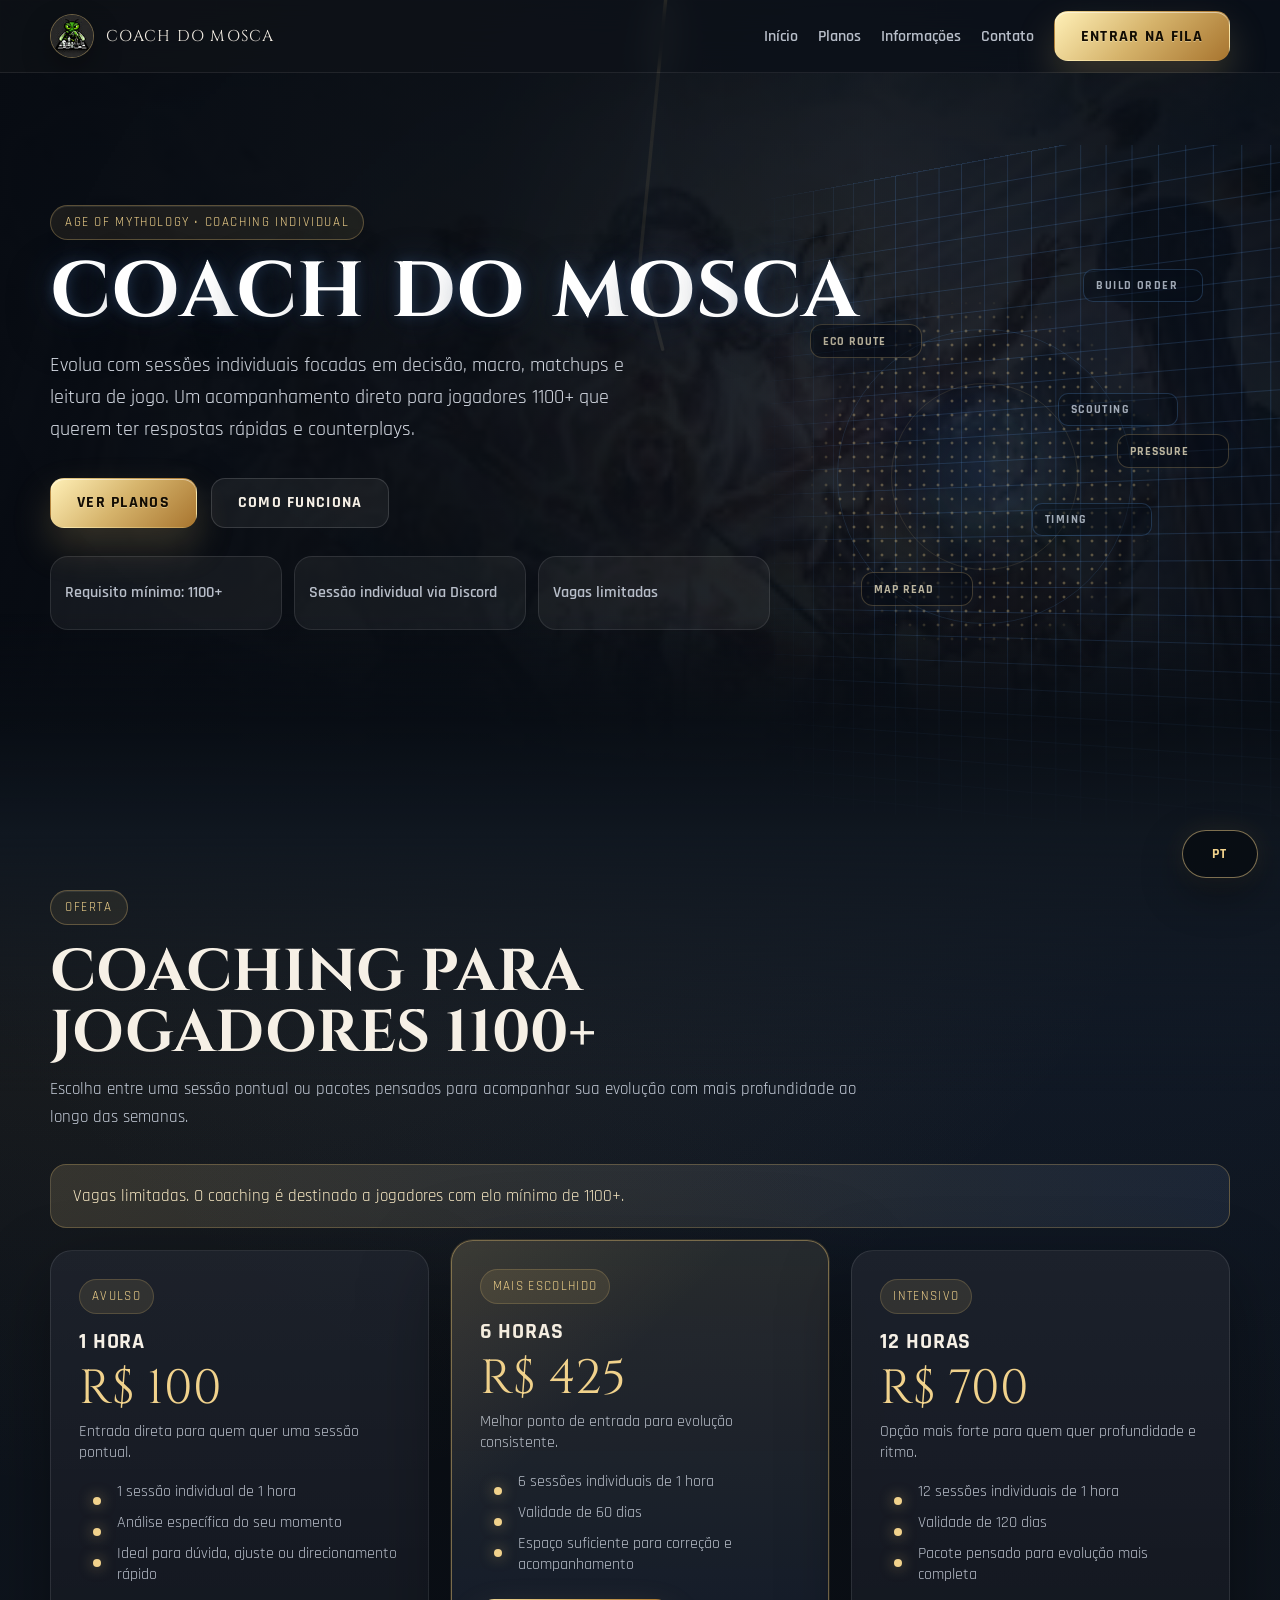
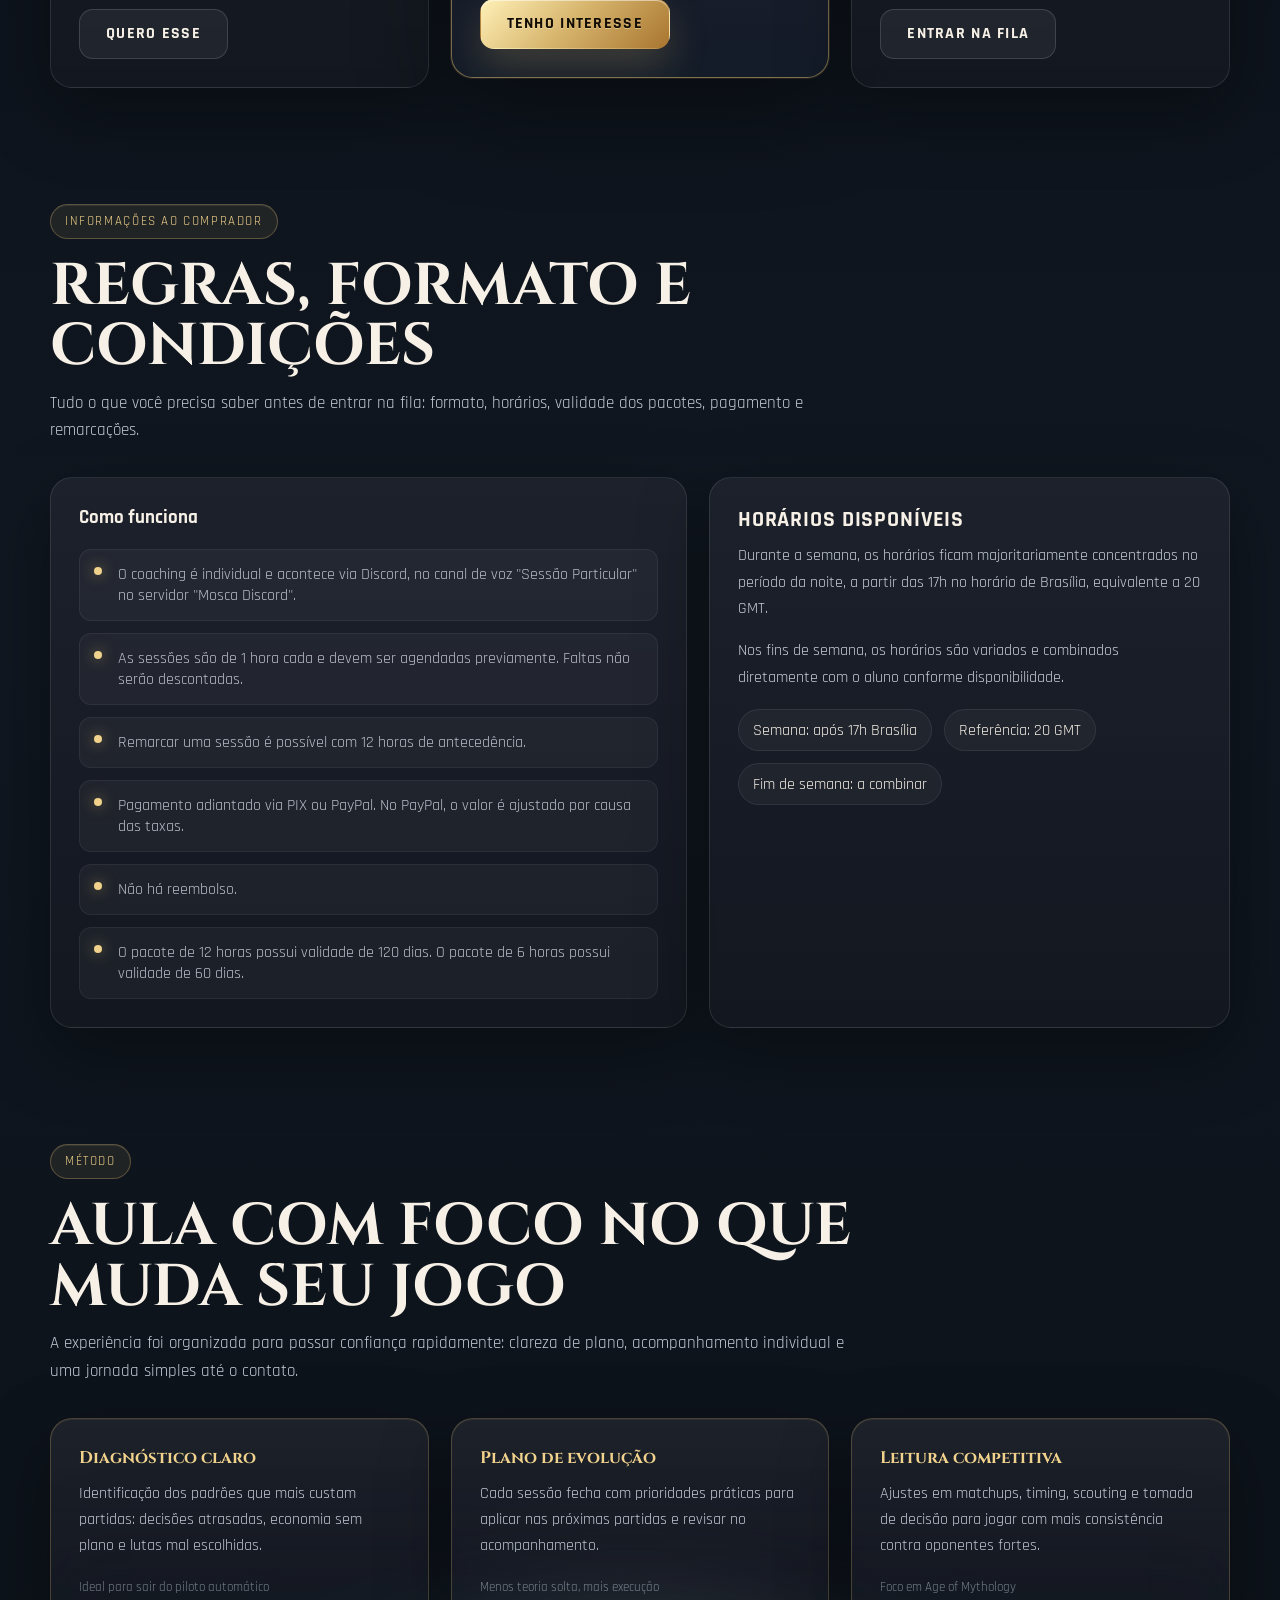
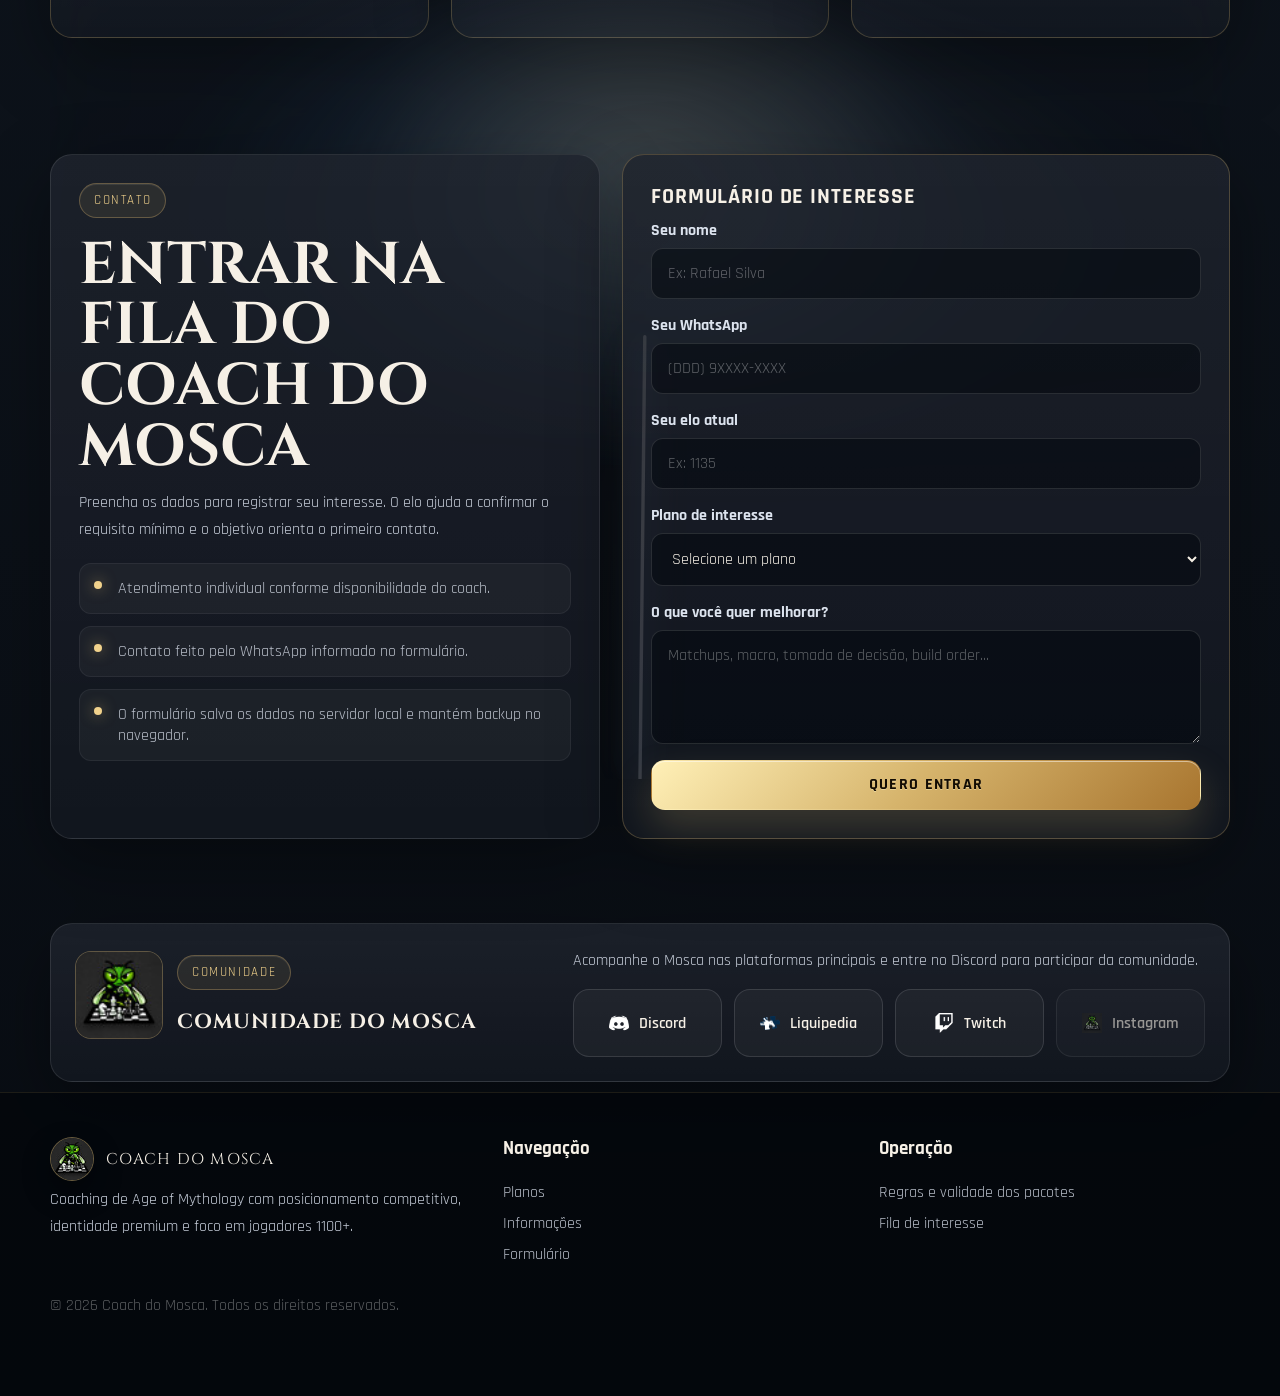
==== index.html @ 78dc3cc4 "Primeiro deploy oficial" ====
﻿<!DOCTYPE html>
<html lang="pt-BR">
<head>
    <meta charset="UTF-8">
    <meta name="viewport" content="width=device-width, initial-scale=1.0">
    <title>Coach do Mosca | Age of Mythology</title>
    <meta
        name="description"
        content="Coach do Mosca: coaching premium de Age of Mythology para jogadores 1100+ com aulas individuais, vagas limitadas e acompanhamento via Discord."
    >
    <link rel="preconnect" href="https://fonts.googleapis.com">
    <link rel="preconnect" href="https://fonts.gstatic.com" crossorigin>
    <link href="https://fonts.googleapis.com/css2?family=Cinzel:wght@500;700;800&family=Rajdhani:wght@400;500;600;700&display=swap" rel="stylesheet">
    <style>
        :root {
            --bg-night: #090f18;
            --bg-deep: #101826;
            --bg-stone: #1b2430;
            --panel: rgba(15, 24, 38, 0.9);
            --panel-soft: rgba(255, 255, 255, 0.05);
            --panel-strong: rgba(255, 255, 255, 0.08);
            --text-main: #f6f0e6;
            --text-soft: #b8bec9;
            --gold: #d6b46c;
            --gold-bright: #f1d28c;
            --royal-blue: #4f77b9;
            --war-red: #b5453c;
            --stone: #7f8893;
            --line: rgba(214, 180, 108, 0.18);
            --success: #61b490;
            --danger: #d06b63;
            --shadow: 0 20px 50px rgba(0, 0, 0, 0.38);
            --radius-lg: 22px;
            --radius-md: 16px;
            --radius-sm: 12px;
            --max-width: 1180px;
        }

        * {
            box-sizing: border-box;
        }

        html {
            scroll-behavior: smooth;
            overflow-x: hidden;
        }

        body {
            margin: 0;
            color: var(--text-main);
            font-family: "Rajdhani", "Segoe UI", sans-serif;
            background:
                linear-gradient(180deg, rgba(79, 119, 185, 0.1), transparent 22%),
                radial-gradient(circle at top right, rgba(181, 69, 60, 0.14), transparent 28%),
                linear-gradient(180deg, var(--bg-night) 0%, var(--bg-deep) 55%, #0b121d 100%);
            overflow-x: hidden;
        }

        a {
            color: inherit;
            text-decoration: none;
        }

        img {
            display: block;
            max-width: 100%;
        }

        h1,
        h2,
        h3,
        h4,
        p {
            margin-top: 0;
        }

        .container {
            width: min(calc(100% - 32px), var(--max-width));
            margin: 0 auto;
        }

        .display,
        .section-title,
        .brand,
        .price {
            font-family: "Cinzel", Georgia, serif;
        }

        .site-header {
            position: sticky;
            top: 0;
            z-index: 30;
            backdrop-filter: blur(16px);
            background: rgba(9, 15, 24, 0.88);
            border-bottom: 1px solid rgba(214, 180, 108, 0.12);
        }

        .nav-wrap {
            display: flex;
            align-items: center;
            justify-content: space-between;
            gap: 24px;
            min-height: 78px;
        }

        .brand {
            display: inline-flex;
            align-items: center;
            gap: 12px;
            font-size: 1.1rem;
            letter-spacing: 0.04em;
            text-transform: uppercase;
        }

        .brand-mark {
            width: 44px;
            height: 44px;
            display: grid;
            place-items: center;
            border-radius: 50%;
            color: #091018;
            background: linear-gradient(135deg, var(--gold-bright), var(--gold));
            box-shadow: 0 10px 28px rgba(214, 180, 108, 0.32);
        }

        .nav-links {
            display: flex;
            align-items: center;
            gap: 20px;
            flex-wrap: wrap;
            justify-content: flex-end;
        }

        .nav-links a {
            color: var(--text-soft);
            font-size: 1.02rem;
            transition: color 0.2s ease;
        }

        .nav-links a:hover {
            color: var(--text-main);
        }

        .btn {
            position: relative;
            overflow: hidden;
            display: inline-flex;
            align-items: center;
            justify-content: center;
            min-height: 52px;
            padding: 0 26px;
            border: 1px solid transparent;
            border-radius: 999px;
            font-family: "Rajdhani", sans-serif;
            font-size: 1rem;
            font-weight: 700;
            letter-spacing: 0.04em;
            text-transform: uppercase;
            cursor: pointer;
            transition: transform 0.24s ease, box-shadow 0.24s ease, border-color 0.24s ease, background 0.24s ease;
        }

        .btn::after {
            content: "";
            position: absolute;
            top: -45%;
            bottom: -45%;
            left: -80%;
            width: 44%;
            background: linear-gradient(115deg, transparent 0%, rgba(255, 255, 255, 0.15) 28%, rgba(255, 255, 255, 0.78) 50%, rgba(255, 232, 170, 0.32) 68%, transparent 100%);
            transform: translateX(0) skewX(-22deg);
            opacity: 0;
            pointer-events: none;
            border-radius: inherit;
        }

        .btn:hover {
            transform: translateY(-2px);
        }

        .btn:hover::after {
            animation: buttonFlash 520ms ease-out forwards;
        }

        .btn-primary {
            color: #120c03;
            text-shadow: 0 1px 0 rgba(255, 245, 205, 0.42);
            background: linear-gradient(135deg, var(--gold-bright), var(--gold));
            box-shadow: 0 14px 34px rgba(214, 180, 108, 0.26);
        }

        .btn-secondary {
            color: var(--text-main);
            background: rgba(79, 119, 185, 0.12);
            border-color: rgba(79, 119, 185, 0.35);
        }

        .btn-danger {
            color: #f9efea;
            background: rgba(181, 69, 60, 0.16);
            border-color: rgba(181, 69, 60, 0.4);
        }

        .eyebrow {
            display: inline-flex;
            align-items: center;
            gap: 10px;
            margin-bottom: 18px;
            padding: 8px 14px;
            border: 1px solid rgba(214, 180, 108, 0.24);
            border-radius: 999px;
            color: var(--gold-bright);
            background: rgba(214, 180, 108, 0.08);
            font-size: 0.84rem;
            letter-spacing: 0.12em;
            text-transform: uppercase;
        }

        .hero {
            padding: 76px 0 40px;
        }

        .hero-layout {
            display: grid;
            grid-template-columns: 1.15fr 0.85fr;
            gap: 32px;
            align-items: stretch;
        }

        .hero-copy {
            padding: 20px 0;
        }

        .display {
            position: relative;
            display: inline-block;
            margin-bottom: 18px;
            font-size: clamp(3rem, 6vw, 5.8rem);
            line-height: 0.94;
            text-transform: uppercase;
            color: #ffffff;
            text-shadow:
                0 2px 0 rgba(214, 180, 108, 0.14),
                0 0 16px rgba(79, 119, 185, 0.2),
                0 12px 40px rgba(0, 0, 0, 0.34);
            user-select: none;
            isolation: isolate;
        }

        .display-letter {
            position: relative;
            display: inline-block;
            color: #ffffff;
            transition: transform 0.2s ease, color 0.2s ease, text-shadow 0.2s ease, filter 0.2s ease;
            will-change: transform, filter;
        }

        .display-letter.is-space {
            width: 0.35em;
        }

        .display-word {
            display: inline-block;
            white-space: nowrap;
        }

        .display-letter:hover {
            color: #ffffff;
            transform: translateY(-2px) scale(1.05);
            text-shadow:
                0 0 9px rgba(86, 146, 255, 0.85),
                0 0 18px rgba(86, 146, 255, 0.52),
                0 0 30px rgba(214, 180, 108, 0.32);
            filter: brightness(1.08);
        }

        .title-particles {
            position: absolute;
            inset: -16px;
            pointer-events: none;
            z-index: 3;
        }

        .title-particle {
            position: absolute;
            width: 6px;
            height: 6px;
            border-radius: 999px;
            opacity: 0;
            mix-blend-mode: screen;
            animation: letterParticle 760ms cubic-bezier(0.2, 0.74, 0.28, 1) forwards;
        }

        .hero-copy p {
            max-width: 60ch;
            color: var(--text-soft);
            font-size: 1.15rem;
            line-height: 1.6;
        }

        .hero-actions {
            display: flex;
            align-items: center;
            gap: 14px;
            flex-wrap: wrap;
            margin-top: 28px;
        }

        .hero-meta {
            display: flex;
            gap: 14px;
            flex-wrap: wrap;
            margin-top: 28px;
        }

        .meta-pill {
            padding: 10px 14px;
            border-radius: 999px;
            border: 1px solid rgba(255, 255, 255, 0.1);
            background: rgba(255, 255, 255, 0.04);
            color: var(--text-soft);
        }

        .hero-visual {
            position: relative;
            overflow: hidden;
            min-height: 520px;
            padding: 30px;
            border: 1px solid var(--line);
            border-radius: 30px;
            background:
                linear-gradient(180deg, rgba(79, 119, 185, 0.14), rgba(9, 15, 24, 0.74)),
                linear-gradient(160deg, rgba(181, 69, 60, 0.14), transparent 45%),
                linear-gradient(135deg, rgba(214, 180, 108, 0.1), rgba(255, 255, 255, 0.03));
            box-shadow: var(--shadow);
        }

        .hero-visual::before {
            content: "";
            position: absolute;
            inset: 0;
            background:
                linear-gradient(transparent 88%, rgba(214, 180, 108, 0.08) 88%),
                linear-gradient(90deg, transparent 88%, rgba(79, 119, 185, 0.08) 88%);
            background-size: 100% 42px, 42px 100%;
            opacity: 0.25;
            pointer-events: none;
        }

        .visual-frame {
            position: relative;
            z-index: 1;
            height: 100%;
            display: grid;
            grid-template-rows: auto 1fr auto;
            gap: 18px;
        }

        .hero-crest {
            justify-self: start;
            padding: 10px 16px;
            border-radius: 999px;
            border: 1px solid rgba(214, 180, 108, 0.26);
            background: rgba(9, 15, 24, 0.42);
            color: var(--gold-bright);
            font-family: "Cinzel", serif;
            text-transform: uppercase;
        }

        .visual-core {
            display: grid;
            align-content: center;
            gap: 16px;
        }

        .visual-core strong {
            max-width: 10ch;
            font-family: "Cinzel", serif;
            font-size: clamp(2rem, 3vw, 3rem);
            line-height: 1.02;
            text-transform: uppercase;
        }

        .visual-core p,
        .hero-visual-footer {
            color: var(--text-soft);
            line-height: 1.6;
        }

        section {
            padding: 42px 0;
        }

        .section-header {
            max-width: 72ch;
            margin-bottom: 28px;
        }

        .section-title {
            margin-bottom: 12px;
            font-size: clamp(2rem, 4vw, 3.2rem);
            line-height: 1.03;
            text-transform: uppercase;
        }

        .section-header p {
            color: var(--text-soft);
            font-size: 1.08rem;
            line-height: 1.6;
        }

        .card-grid {
            display: grid;
            gap: 22px;
        }

        .card {
            border: 1px solid var(--line);
            border-radius: var(--radius-lg);
            background:
                linear-gradient(180deg, rgba(255, 255, 255, 0.04), rgba(255, 255, 255, 0.02)),
                var(--panel);
            box-shadow: var(--shadow);
        }

        .identity-grid {
            grid-template-columns: 0.95fr 1.05fr;
        }

        .identity-panel,
        .palette-panel,
        .system-panel,
        .offer-panel,
        .rules-panel,
        .testimonial-panel,
        .schedule-panel,
        .form-panel {
            padding: 28px;
        }

        .identity-copy p,
        .system-panel p,
        .offer-panel p,
        .rules-panel p,
        .schedule-panel p,
        .testimonial-panel p {
            color: var(--text-soft);
            line-height: 1.65;
        }

        .highlight-list,
        .rules-list,
        .reference-list {
            display: grid;
            gap: 12px;
            margin: 20px 0 0;
            padding: 0;
            list-style: none;
        }

        .highlight-list li,
        .rules-list li,
        .reference-list li {
            padding: 14px 16px;
            border-radius: var(--radius-sm);
            background: rgba(255, 255, 255, 0.04);
            border: 1px solid rgba(255, 255, 255, 0.06);
            color: var(--text-soft);
        }

        .swatch-grid {
            display: grid;
            grid-template-columns: repeat(2, 1fr);
            gap: 14px;
        }

        .swatch {
            min-height: 120px;
            padding: 18px;
            border-radius: var(--radius-md);
            display: grid;
            align-content: end;
            gap: 8px;
            color: #fdf9f1;
            box-shadow: inset 0 0 0 1px rgba(255, 255, 255, 0.08);
        }

        .swatch strong {
            font-size: 1rem;
        }

        .swatch span {
            font-size: 0.92rem;
            opacity: 0.92;
        }

        .swatch-gold { background: linear-gradient(160deg, #f1d28c, #b88a3d); color: #1a1205; }
        .swatch-blue { background: linear-gradient(160deg, #6c95da, #2e4f88); }
        .swatch-red { background: linear-gradient(160deg, #cf6a62, #8f2c27); }
        .swatch-stone { background: linear-gradient(160deg, #9ca3ab, #535c67); }

        .system-grid {
            grid-template-columns: repeat(3, 1fr);
        }

        .system-panel h3,
        .offer-panel h3,
        .testimonial-panel h3,
        .schedule-panel h3,
        .form-panel h3 {
            margin-bottom: 10px;
            font-size: 1.35rem;
            text-transform: uppercase;
            letter-spacing: 0.04em;
        }

        .ui-chip-row {
            display: flex;
            gap: 12px;
            flex-wrap: wrap;
            margin-top: 18px;
        }

        .ui-chip {
            padding: 10px 14px;
            border-radius: 999px;
            font-size: 0.98rem;
            color: var(--text-main);
            background: rgba(255, 255, 255, 0.04);
            border: 1px solid rgba(255, 255, 255, 0.08);
        }

        .pricing-grid {
            grid-template-columns: repeat(3, 1fr);
        }

        .offer-panel.featured {
            background:
                linear-gradient(180deg, rgba(214, 180, 108, 0.12), rgba(255, 255, 255, 0.02)),
                var(--panel);
        }

        .offer-tag {
            display: inline-flex;
            margin-bottom: 14px;
            padding: 8px 12px;
            border-radius: 999px;
            background: rgba(214, 180, 108, 0.1);
            color: var(--gold-bright);
            font-size: 0.84rem;
            letter-spacing: 0.1em;
            text-transform: uppercase;
        }

        .price {
            margin-bottom: 8px;
            font-size: 2.5rem;
            line-height: 1;
            color: var(--gold-bright);
        }

        .offer-note {
            margin-bottom: 18px;
            color: var(--text-soft);
            font-size: 1rem;
        }

        .offer-list {
            display: grid;
            gap: 10px;
            margin: 0 0 24px;
            padding-left: 18px;
            color: var(--text-soft);
        }

        .notice-band {
            padding: 20px 22px;
            border: 1px solid rgba(181, 69, 60, 0.26);
            border-radius: var(--radius-md);
            background: rgba(181, 69, 60, 0.08);
            color: #f4d4cf;
            font-size: 1.06rem;
        }

        .rules-grid {
            grid-template-columns: 1.1fr 0.9fr;
        }

        .testimonial-grid {
            grid-template-columns: repeat(3, 1fr);
        }

        .testimonial-panel strong {
            display: block;
            margin-bottom: 12px;
            color: var(--gold-bright);
            font-family: "Cinzel", serif;
            font-size: 1.05rem;
        }

        .testimonial-panel small {
            color: var(--stone);
        }

        .contact-grid {
            grid-template-columns: 0.95fr 1.05fr;
        }

        .form-panel form {
            display: grid;
            gap: 16px;
        }

        .field {
            display: grid;
            gap: 8px;
        }

        .field label {
            color: var(--text-soft);
            font-size: 0.98rem;
        }

        .field input,
        .field select,
        .field textarea {
            width: 100%;
            padding: 14px 16px;
            color: var(--text-main);
            font: inherit;
            border: 1px solid rgba(255, 255, 255, 0.1);
            border-radius: 14px;
            background: rgba(255, 255, 255, 0.05);
        }

        .field input:focus,
        .field select:focus,
        .field textarea:focus {
            outline: none;
            border-color: rgba(214, 180, 108, 0.4);
            box-shadow: 0 0 0 4px rgba(214, 180, 108, 0.08);
        }

        .field input::placeholder,
        .field textarea::placeholder {
            color: rgba(255, 255, 255, 0.34);
        }

        .community-section {
            padding: 26px 0 10px;
        }

        .community-card {
            border: 1px solid var(--line);
            border-radius: var(--radius-lg);
            background:
                linear-gradient(180deg, rgba(255, 255, 255, 0.04), rgba(255, 255, 255, 0.02)),
                var(--panel);
            box-shadow: var(--shadow);
            padding: 24px;
        }

        .community-top {
            display: flex;
            align-items: center;
            gap: 14px;
            margin-bottom: 14px;
        }

        .mosca-logo {
            width: 88px;
            height: 88px;
            border-radius: 16px;
            border: 1px solid rgba(214, 180, 108, 0.35);
            object-fit: cover;
            background: rgba(255, 255, 255, 0.03);
        }

        .community-card h3 {
            margin: 0;
            font-family: "Cinzel", serif;
            font-size: 1.28rem;
            text-transform: uppercase;
            letter-spacing: 0.04em;
        }

        .community-card p {
            color: var(--text-soft);
            line-height: 1.6;
            margin-bottom: 16px;
        }

        .community-grid {
            display: grid;
            grid-template-columns: repeat(2, 1fr);
            gap: 12px;
        }

        .community-link {
            display: flex;
            align-items: center;
            gap: 10px;
            min-height: 54px;
            padding: 0 14px;
            border-radius: 12px;
            border: 1px solid rgba(255, 255, 255, 0.12);
            background: rgba(255, 255, 255, 0.04);
            color: var(--text-main);
            font-weight: 600;
            transition: transform 0.2s ease, border-color 0.2s ease, background 0.2s ease;
        }

        .community-link:hover {
            transform: translateY(-2px);
            border-color: rgba(214, 180, 108, 0.48);
            background: rgba(214, 180, 108, 0.08);
        }

        .community-link.disabled {
            cursor: not-allowed;
            opacity: 0.58;
        }

        .community-link.disabled:hover {
            transform: none;
            border-color: rgba(255, 255, 255, 0.12);
            background: rgba(255, 255, 255, 0.04);
        }

        .community-link img {
            width: 20px;
            height: 20px;
            flex: 0 0 auto;
            object-fit: contain;
        }

        .brand-mark img {
            width: 100%;
            height: 100%;
            object-fit: cover;
            border-radius: 50%;
        }

        .status,
        .loading,
        .success-message,
        .error-message {
            display: none;
            padding: 16px 18px;
            border-radius: 14px;
        }

        .loading {
            background: rgba(79, 119, 185, 0.1);
            color: #c8d7f5;
        }

        .success-message {
            background: rgba(97, 180, 144, 0.14);
            color: #d1f0e0;
            border: 1px solid rgba(97, 180, 144, 0.24);
        }

        .error-message {
            background: rgba(208, 107, 99, 0.14);
            color: #ffd7d2;
            border: 1px solid rgba(208, 107, 99, 0.24);
        }

        .site-footer {
            padding: 44px 0 64px;
            border-top: 1px solid rgba(214, 180, 108, 0.12);
            background: rgba(0, 0, 0, 0.18);
        }

        .footer-layout {
            display: grid;
            grid-template-columns: 1.1fr 0.9fr 0.9fr;
            gap: 24px;
        }

        .footer-layout p,
        .footer-layout a {
            color: var(--text-soft);
            line-height: 1.7;
        }

        .footer-links {
            display: grid;
            gap: 4px;
        }

        .footer-note {
            margin-top: 26px;
            color: rgba(255, 255, 255, 0.34);
        }

        @keyframes letterParticle {
            0% {
                transform: translate(-50%, -50%) scale(0.45);
                opacity: 0;
            }
            14% {
                opacity: 1;
            }
            100% {
                transform: translate(calc(-50% + var(--dx, 0px)), calc(-50% + var(--dy, 0px))) scale(0.1);
                opacity: 0;
            }
        }

        @media (max-width: 1080px) {
            .hero-layout,
            .identity-grid,
            .system-grid,
            .pricing-grid,
            .rules-grid,
            .testimonial-grid,
            .contact-grid,
            .footer-layout {
                grid-template-columns: 1fr;
            }
        }

        @media (max-width: 760px) {
            .site-header {
                position: static;
            }

            .nav-wrap {
                padding: 18px 0;
                align-items: flex-start;
                flex-direction: column;
            }

            .nav-links {
                width: 100%;
                justify-content: flex-start;
                gap: 10px;
            }

            .hero {
                padding-top: 36px;
            }

            .display {
                font-size: clamp(2.05rem, 10vw, 3.2rem);
                line-height: 1.02;
            }

            .hero-copy p {
                font-size: 1rem;
            }

            .hero-actions {
                gap: 10px;
            }

            .hero-actions .btn {
                min-height: 46px;
                padding: 0 18px;
                font-size: 0.9rem;
            }

            .hero-visual {
                min-height: 360px;
            }

            .identity-panel,
            .palette-panel,
            .system-panel,
            .offer-panel,
            .rules-panel,
            .testimonial-panel,
            .schedule-panel,
            .form-panel {
                padding: 22px;
            }

            .swatch-grid {
                grid-template-columns: 1fr;
            }

            .community-grid {
                grid-template-columns: 1fr;
            }
        }

        @media (prefers-reduced-motion: reduce) {
            .display-letter,
            .title-particle {
                animation: none !important;
                transition: none !important;
            }
        }

        /* Premium redesign layer */
        body {
            min-height: 100vh;
            background:
                radial-gradient(circle at 14% 8%, rgba(214, 180, 108, 0.16), transparent 26%),
                radial-gradient(circle at 82% 4%, rgba(79, 119, 185, 0.22), transparent 30%),
                linear-gradient(180deg, #070b12 0%, #101720 48%, #080c12 100%);
            overflow-x: hidden;
        }

        body::before {
            content: "";
            position: fixed;
            inset: 0;
            z-index: -1;
            pointer-events: none;
            background:
                linear-gradient(rgba(255, 255, 255, 0.025) 1px, transparent 1px),
                linear-gradient(90deg, rgba(255, 255, 255, 0.018) 1px, transparent 1px);
            background-size: 72px 72px;
            mask-image: linear-gradient(180deg, rgba(0, 0, 0, 0.8), transparent 72%);
        }

        .site-header {
            background: rgba(7, 11, 18, 0.76);
            border-bottom-color: rgba(255, 255, 255, 0.08);
            box-shadow: 0 18px 50px rgba(0, 0, 0, 0.24);
        }

        .nav-wrap {
            min-height: 72px;
        }

        .brand {
            font-size: 0.98rem;
            letter-spacing: 0.08em;
        }

        .brand-mark {
            border: 1px solid rgba(214, 180, 108, 0.44);
            background: rgba(255, 255, 255, 0.08);
            box-shadow: 0 12px 28px rgba(0, 0, 0, 0.34);
        }

        .nav-links a:not(.btn) {
            position: relative;
            font-weight: 600;
        }

        .nav-links a:not(.btn)::after {
            content: "";
            position: absolute;
            left: 0;
            right: 0;
            bottom: -8px;
            height: 1px;
            transform: scaleX(0);
            transform-origin: center;
            background: var(--gold-bright);
            transition: transform 0.2s ease;
        }

        .nav-links a:not(.btn):hover::after {
            transform: scaleX(1);
        }

        .btn {
            min-height: 50px;
            border-radius: 14px;
            letter-spacing: 0.08em;
            color: inherit;
        }

        .btn-primary {
            color: #120c03;
            text-shadow: 0 1px 0 rgba(255, 245, 205, 0.42);
            background:
                linear-gradient(135deg, #fff0b7 0%, #d6b46c 48%, #a8752f 100%);
            box-shadow: 0 18px 38px rgba(214, 180, 108, 0.22), inset 0 1px 0 rgba(255, 255, 255, 0.48);
        }

        .nav-links .btn-primary {
            color: #120c03;
            font-weight: 800;
        }

        .nav-links .btn-primary::after {
            opacity: 0;
        }

        .btn-secondary {
            background: rgba(255, 255, 255, 0.055);
            border-color: rgba(255, 255, 255, 0.14);
        }

        .hero {
            position: relative;
            min-height: min(760px, calc(100vh - 72px));
            padding: 112px 0 72px;
            overflow: hidden;
            isolation: isolate;
        }

        .hero::before {
            content: "";
            position: absolute;
            inset: 0;
            z-index: -3;
            background-image: url("IMAGENS/AOM%20STANDARDjpg.jpg");
            background-size: cover;
            background-position: center 38%;
            opacity: 0.34;
            filter: saturate(0.78) contrast(1.04) brightness(0.78);
            transform: scale(1.03);
        }

        .hero::after {
            content: "";
            position: absolute;
            inset: 0;
            z-index: -2;
            pointer-events: none;
            background:
                linear-gradient(90deg, rgba(7, 11, 18, 0.96) 0%, rgba(8, 13, 20, 0.86) 38%, rgba(8, 13, 20, 0.52) 68%, rgba(8, 13, 20, 0.76) 100%),
                linear-gradient(180deg, rgba(7, 11, 18, 0.56) 0%, rgba(7, 11, 18, 0.2) 46%, #080c12 100%);
        }

        .hero-fade {
            position: absolute;
            left: 0;
            right: 0;
            bottom: -1px;
            z-index: 0;
            height: 220px;
            pointer-events: none;
            background:
                linear-gradient(180deg, rgba(8, 12, 18, 0) 0%, rgba(9, 14, 21, 0.72) 48%, #101720 100%);
        }

        .cursor-aura {
            position: fixed;
            inset: 0;
            z-index: 1;
            pointer-events: none;
            opacity: 0.8;
            background:
                radial-gradient(circle 260px at var(--mouse-x, 50%) var(--mouse-y, 28%), rgba(79, 119, 185, 0.16), transparent 70%);
            mix-blend-mode: screen;
        }

        .scroll-storm {
            position: absolute;
            top: 0;
            left: 0;
            z-index: 1;
            width: 100%;
            height: var(--storm-height, 3600px);
            pointer-events: none;
            opacity: 0.9;
            overflow: hidden;
        }

        .scroll-storm svg {
            position: absolute;
            inset: 0;
            width: 100%;
            height: 100%;
            overflow: visible;
        }

        .storm-main,
        .storm-branch {
            fill: none;
            stroke-linecap: round;
            stroke-linejoin: round;
            vector-effect: non-scaling-stroke;
        }

        .storm-main {
            stroke: url(#stormGradient);
            stroke-width: 3.4;
            filter: drop-shadow(0 0 10px rgba(105, 176, 255, 0.72)) drop-shadow(0 0 18px rgba(214, 180, 108, 0.34));
        }

        .storm-main-glow {
            fill: none;
            stroke: rgba(104, 177, 255, 0.18);
            stroke-width: 14;
            stroke-linecap: round;
            stroke-linejoin: round;
            vector-effect: non-scaling-stroke;
            filter: blur(8px);
        }

        .storm-branch {
            stroke: rgba(241, 210, 140, 0.78);
            stroke-width: 2.1;
            opacity: 0;
            filter: drop-shadow(0 0 8px rgba(241, 210, 140, 0.6));
            transition: opacity 0.18s ease;
        }

        .storm-branch.is-live {
            opacity: var(--branch-opacity, 0.82);
            animation: branchFlicker 1.8s ease-in-out infinite alternate;
        }

        .storm-fog {
            position: absolute;
            left: 0;
            right: 0;
            top: var(--storm-fog-top, 72%);
            height: 560px;
            opacity: var(--storm-fog-opacity, 0);
            background:
                radial-gradient(circle at 50% 38%, rgba(214, 180, 108, 0.18), transparent 34%),
                radial-gradient(circle at 44% 44%, rgba(104, 177, 255, 0.16), transparent 42%),
                radial-gradient(circle at 58% 52%, rgba(255, 255, 255, 0.1), transparent 36%),
                linear-gradient(180deg, transparent 0%, rgba(16, 23, 32, 0.5) 42%, transparent 100%);
            filter: blur(18px);
            transform: translateY(calc((1 - var(--storm-fog-opacity, 0)) * 70px));
            transition: opacity 0.2s ease, transform 0.2s ease;
        }

        .site-header,
        main,
        .site-footer {
            position: relative;
            z-index: 2;
        }

        .hero-effects {
            position: absolute;
            inset: 72px 0 0;
            z-index: -1;
            overflow: hidden;
            opacity: 0.92;
        }

        .hero-effects::before,
        .hero-effects::after,
        .hero-effects .mythic-radar,
        .hero-effects .data-panel,
        .hero-effects .data-dot {
            pointer-events: none;
        }

        .hero-effects::before {
            content: "";
            position: absolute;
            top: 0;
            right: -12%;
            width: 58%;
            height: 100%;
            background:
                linear-gradient(rgba(95, 158, 235, 0.2) 1px, transparent 1px),
                linear-gradient(90deg, rgba(95, 158, 235, 0.2) 1px, transparent 1px);
            background-size: 26px 26px;
            mask-image: linear-gradient(90deg, transparent 0%, #000 25%, #000 76%, transparent 100%);
            transform: perspective(760px) rotateY(-18deg) skewY(-2deg);
            animation: gridBreathe 8s ease-in-out infinite alternate;
        }

        .hero-effects::after {
            content: "";
            position: absolute;
            inset: 0;
            background:
                linear-gradient(115deg, transparent 0%, transparent 42%, rgba(214, 180, 108, 0.16) 48%, rgba(111, 169, 255, 0.24) 50%, transparent 56%, transparent 100%);
            transform: translateX(-120%);
            animation: cinematicSweep 7s ease-in-out infinite;
        }

        .data-dot {
            position: absolute;
            width: 5px;
            height: 5px;
            border-radius: 999px;
            background: rgba(104, 177, 255, 0.78);
            box-shadow: 0 0 16px rgba(104, 177, 255, 0.9);
            opacity: 0;
            animation: dataFloat var(--duration, 6s) ease-in-out infinite;
            animation-delay: var(--delay, 0s);
        }

        .data-dot:nth-child(3n) {
            background: rgba(241, 210, 140, 0.82);
            box-shadow: 0 0 14px rgba(241, 210, 140, 0.72);
        }

        .data-panel {
            position: absolute;
            right: var(--right, 8%);
            top: var(--top, 18%);
            min-width: 120px;
            padding: 8px 12px;
            border: 1px solid rgba(104, 177, 255, 0.24);
            border-radius: 10px;
            color: rgba(232, 242, 255, 0.74);
            background: rgba(5, 12, 22, 0.42);
            backdrop-filter: blur(10px);
            font-size: 0.76rem;
            font-weight: 700;
            letter-spacing: 0.12em;
            text-transform: uppercase;
            animation: panelDrift var(--duration, 9s) ease-in-out infinite;
            animation-delay: var(--delay, 0s);
        }

        .mythic-radar {
            position: absolute;
            right: 9%;
            top: 22%;
            width: min(360px, 32vw);
            aspect-ratio: 1;
            border-radius: 50%;
            opacity: 0.58;
            background:
                radial-gradient(circle at 50% 50%, rgba(104, 177, 255, 0.2), transparent 42%),
                radial-gradient(circle, rgba(241, 210, 140, 0.62) 1.3px, transparent 1.7px);
            background-size: auto, 14px 14px;
            mask-image: radial-gradient(circle, #000 0 58%, transparent 70%);
            filter: drop-shadow(0 0 22px rgba(104, 177, 255, 0.2));
            animation: radarFloat 9s ease-in-out infinite alternate;
        }

        .mythic-radar::before,
        .mythic-radar::after {
            content: "";
            position: absolute;
            inset: 9%;
            border-radius: 50%;
            border: 1px solid rgba(104, 177, 255, 0.22);
        }

        .mythic-radar::after {
            inset: 24%;
            border-color: rgba(241, 210, 140, 0.2);
            animation: radarPulse 3.8s ease-in-out infinite;
        }

        .radar-tag {
            position: absolute;
            pointer-events: auto;
            min-width: 112px;
            padding: 8px 12px;
            border: 1px solid rgba(241, 210, 140, 0.26);
            border-radius: 12px;
            background: rgba(7, 13, 22, 0.52);
            color: rgba(247, 235, 202, 0.82);
            backdrop-filter: blur(10px);
            font-size: 0.78rem;
            font-weight: 700;
            letter-spacing: 0.08em;
            text-transform: uppercase;
            box-shadow: 0 0 22px rgba(104, 177, 255, 0.08);
            animation: radarTagFloat var(--duration, 7s) ease-in-out infinite;
            animation-delay: var(--delay, 0s);
            transition: transform 0.2s ease, opacity 0.2s ease, border-color 0.2s ease, background 0.2s ease, box-shadow 0.2s ease, color 0.2s ease;
        }

        .radar-tag:hover {
            opacity: 1;
            color: #fff0bd;
            border-color: rgba(241, 210, 140, 0.84);
            background: rgba(19, 24, 30, 0.78);
            box-shadow:
                0 0 0 1px rgba(241, 210, 140, 0.16),
                0 0 26px rgba(241, 210, 140, 0.28),
                0 0 42px rgba(104, 177, 255, 0.16);
            transform: translateY(-4px) scale(1.06);
        }

        .hero-layout {
            display: block;
        }

        .hero-copy {
            max-width: 880px;
        }

        .eyebrow {
            border-color: rgba(214, 180, 108, 0.34);
            background: rgba(214, 180, 108, 0.095);
            box-shadow: inset 0 1px 0 rgba(255, 255, 255, 0.08);
        }

        .display {
            max-width: none;
            margin-bottom: 22px;
            font-size: clamp(3.15rem, 6.1vw, 6.2rem);
            line-height: 0.9;
            letter-spacing: 0;
            white-space: nowrap;
            text-shadow:
                0 0 14px rgba(118, 180, 255, 0.22),
                0 0 34px rgba(79, 119, 185, 0.22),
                0 15px 44px rgba(0, 0, 0, 0.54);
            animation: titlePulse 5s ease-in-out infinite;
        }

        .hero-copy p {
            max-width: 62ch;
            color: #d8dde6;
            font-size: 1.24rem;
        }

        .hero-actions {
            margin-top: 32px;
        }

        .hero-meta {
            display: grid;
            grid-template-columns: repeat(3, minmax(0, 1fr));
            gap: 12px;
            max-width: 720px;
        }

        .meta-pill {
            min-height: 74px;
            display: grid;
            align-content: center;
            border-radius: 18px;
            background: rgba(255, 255, 255, 0.052);
            border-color: rgba(255, 255, 255, 0.1);
            font-weight: 600;
            line-height: 1.25;
        }

        .reveal {
            opacity: 0;
            transform: translateY(26px);
            transition: opacity 0.7s ease, transform 0.7s ease;
        }

        .reveal.is-visible {
            opacity: 1;
            transform: translateY(0);
        }

        .hero-visual {
            display: none;
        }

        section {
            padding: 58px 0;
        }

        #oferta {
            margin-top: -1px;
            background: linear-gradient(180deg, #101720 0%, rgba(16, 23, 32, 0) 260px);
        }

        #lead-form {
            position: relative;
            overflow: visible;
        }

        #lead-form::before {
            content: "";
            position: absolute;
            left: 50%;
            top: -260px;
            z-index: 0;
            width: min(1180px, 138vw);
            height: 760px;
            transform: translateX(-50%);
            pointer-events: none;
            opacity: 0.72;
            background:
                radial-gradient(ellipse at 50% 42%, rgba(241, 210, 140, 0.18), transparent 34%),
                radial-gradient(ellipse at 46% 48%, rgba(104, 177, 255, 0.2), transparent 46%),
                radial-gradient(ellipse at 58% 54%, rgba(255, 255, 255, 0.1), transparent 44%),
                linear-gradient(180deg, transparent 0%, rgba(16, 23, 32, 0.12) 22%, rgba(16, 23, 32, 0.22) 52%, transparent 100%);
            filter: blur(30px);
            mask-image: linear-gradient(180deg, transparent 0%, #000 20%, #000 78%, transparent 100%);
        }

        #lead-form .container {
            position: relative;
            z-index: 1;
        }

        .section-header {
            max-width: 820px;
            margin-bottom: 32px;
        }

        .section-title {
            font-size: clamp(2.15rem, 4.6vw, 4rem);
            letter-spacing: 0;
        }

        .section-header p,
        .rules-panel p,
        .schedule-panel p,
        .testimonial-panel p,
        .community-card p,
        .footer-layout p {
            color: #c5ccd8;
        }

        .card,
        .community-card {
            border-color: rgba(255, 255, 255, 0.1);
            border-radius: 22px;
            background:
                linear-gradient(180deg, rgba(255, 255, 255, 0.072), rgba(255, 255, 255, 0.028)),
                rgba(11, 17, 26, 0.82);
            box-shadow: 0 24px 70px rgba(0, 0, 0, 0.34);
        }

        .offer-panel {
            position: relative;
            overflow: hidden;
            min-height: 100%;
        }

        .offer-panel::before {
            content: "";
            position: absolute;
            inset: 0;
            pointer-events: none;
            background: linear-gradient(135deg, rgba(214, 180, 108, 0.12), transparent 36%);
            opacity: 0;
            transition: opacity 0.2s ease;
        }

        .offer-panel:hover::before,
        .offer-panel.featured::before {
            opacity: 1;
        }

        .offer-panel.featured {
            border-color: rgba(214, 180, 108, 0.52);
            transform: translateY(-10px);
            box-shadow: 0 32px 92px rgba(0, 0, 0, 0.42), 0 0 0 1px rgba(214, 180, 108, 0.16);
        }

        .offer-tag {
            border: 1px solid rgba(214, 180, 108, 0.22);
            background: rgba(214, 180, 108, 0.12);
        }

        .price {
            font-size: 3rem;
        }

        .offer-list {
            padding-left: 0;
            list-style: none;
        }

        .offer-list li,
        .rules-list li {
            position: relative;
            padding-left: 38px;
        }

        .offer-list li::before,
        .rules-list li::before {
            content: "";
            position: absolute;
            left: 14px;
            top: 1.05em;
            width: 8px;
            height: 8px;
            border-radius: 999px;
            background: var(--gold-bright);
            box-shadow: 0 0 14px rgba(214, 180, 108, 0.64);
        }

        .notice-band {
            border-color: rgba(214, 180, 108, 0.3);
            background:
                linear-gradient(90deg, rgba(214, 180, 108, 0.13), rgba(79, 119, 185, 0.08)),
                rgba(255, 255, 255, 0.035);
            color: #f8e9c4;
        }

        .rules-grid {
            align-items: stretch;
        }

        .testimonial-panel {
            min-height: 220px;
            border-color: rgba(214, 180, 108, 0.28);
            box-shadow:
                0 24px 70px rgba(0, 0, 0, 0.34),
                inset 0 1px 0 rgba(255, 224, 157, 0.08);
            transition: transform 0.24s ease, border-color 0.24s ease, box-shadow 0.24s ease, background 0.24s ease;
        }

        .testimonial-panel:hover {
            transform: translateY(-8px);
            border-color: rgba(241, 210, 140, 0.78);
            background:
                linear-gradient(180deg, rgba(214, 180, 108, 0.12), rgba(255, 255, 255, 0.035)),
                rgba(11, 17, 26, 0.9);
            box-shadow:
                0 34px 90px rgba(0, 0, 0, 0.46),
                0 0 0 1px rgba(241, 210, 140, 0.16),
                0 0 38px rgba(214, 180, 108, 0.16),
                inset 0 1px 0 rgba(255, 235, 185, 0.18);
        }

        .testimonial-panel:hover strong {
            color: #ffe7a8;
            text-shadow: 0 0 18px rgba(214, 180, 108, 0.38);
        }

        .form-panel {
            border-color: rgba(214, 180, 108, 0.28);
        }

        .field label {
            color: #dce3ee;
            font-weight: 700;
        }

        .field input,
        .field select,
        .field textarea {
            border-radius: 12px;
            background: rgba(2, 6, 12, 0.48);
            border-color: rgba(255, 255, 255, 0.12);
        }

        .community-card {
            display: grid;
            grid-template-columns: 0.75fr 1fr;
            gap: 24px;
            align-items: center;
        }

        .community-grid {
            grid-template-columns: repeat(4, 1fr);
        }

        .community-link {
            justify-content: center;
            min-height: 68px;
            border-radius: 16px;
        }

        .language-widget {
            position: fixed;
            right: 22px;
            bottom: 22px;
            z-index: 60;
        }

        .language-toggle {
            min-height: 48px;
            min-width: 76px;
            padding: 0 16px;
            border: 1px solid rgba(241, 210, 140, 0.5);
            border-radius: 999px;
            color: var(--gold-bright);
            background: rgba(8, 12, 18, 0.82);
            backdrop-filter: blur(14px);
            font: 800 0.88rem "Rajdhani", sans-serif;
            letter-spacing: 0.08em;
            text-transform: uppercase;
            cursor: pointer;
            box-shadow: 0 16px 42px rgba(0, 0, 0, 0.34), 0 0 28px rgba(214, 180, 108, 0.1);
            transition: transform 0.2s ease, border-color 0.2s ease, background 0.2s ease, box-shadow 0.2s ease;
        }

        .language-toggle:hover,
        .language-widget.is-open .language-toggle {
            transform: translateY(-2px);
            border-color: rgba(241, 210, 140, 0.9);
            background: rgba(18, 20, 24, 0.92);
            box-shadow: 0 20px 48px rgba(0, 0, 0, 0.42), 0 0 34px rgba(214, 180, 108, 0.2);
        }

        .language-menu {
            position: absolute;
            right: 0;
            bottom: calc(100% + 10px);
            width: 190px;
            padding: 10px;
            border: 1px solid rgba(241, 210, 140, 0.28);
            border-radius: 18px;
            background: rgba(8, 12, 18, 0.9);
            backdrop-filter: blur(18px);
            box-shadow: 0 24px 70px rgba(0, 0, 0, 0.44);
            opacity: 0;
            transform: translateY(10px) scale(0.96);
            transform-origin: bottom right;
            pointer-events: none;
            transition: opacity 0.18s ease, transform 0.18s ease;
        }

        .language-widget.is-open .language-menu {
            opacity: 1;
            transform: translateY(0) scale(1);
            pointer-events: auto;
        }

        .language-option {
            width: 100%;
            min-height: 42px;
            display: flex;
            align-items: center;
            justify-content: space-between;
            gap: 12px;
            padding: 0 12px;
            border: 1px solid transparent;
            border-radius: 12px;
            color: #d8dde6;
            background: transparent;
            font: 700 0.95rem "Rajdhani", sans-serif;
            cursor: pointer;
            text-align: left;
            transition: background 0.18s ease, border-color 0.18s ease, color 0.18s ease;
        }

        .language-option:hover,
        .language-option.is-active {
            color: #fff0bd;
            border-color: rgba(241, 210, 140, 0.34);
            background: rgba(214, 180, 108, 0.1);
        }

        .language-option span:last-child {
            color: rgba(241, 210, 140, 0.76);
            font-size: 0.78rem;
            letter-spacing: 0.12em;
            text-transform: uppercase;
        }

        .site-footer {
            background: rgba(3, 6, 10, 0.66);
        }

        @keyframes gridBreathe {
            from {
                opacity: 0.24;
                transform: perspective(760px) rotateY(-18deg) skewY(-2deg) translateX(0);
            }
            to {
                opacity: 0.42;
                transform: perspective(760px) rotateY(-16deg) skewY(-2deg) translateX(-18px);
            }
        }

        @keyframes cinematicSweep {
            0%, 42% {
                transform: translateX(-120%);
                opacity: 0;
            }
            50% {
                opacity: 1;
            }
            64%, 100% {
                transform: translateX(120%);
                opacity: 0;
            }
        }

        @keyframes dataFloat {
            0%, 100% {
                opacity: 0;
                transform: translate3d(0, 16px, 0) scale(0.72);
            }
            25%, 70% {
                opacity: 0.95;
            }
            50% {
                transform: translate3d(var(--shift-x, -18px), var(--shift-y, -42px), 0) scale(1);
            }
        }

        @keyframes panelDrift {
            0%, 100% {
                opacity: 0.38;
                transform: translateY(0);
            }
            50% {
                opacity: 0.82;
                transform: translateY(-14px);
            }
        }

        @keyframes titlePulse {
            0%, 100% {
                filter: brightness(1);
                text-shadow:
                    0 0 12px rgba(118, 180, 255, 0.18),
                    0 0 30px rgba(79, 119, 185, 0.2),
                    0 15px 44px rgba(0, 0, 0, 0.54);
            }
            50% {
                filter: brightness(1.08);
                text-shadow:
                    0 0 18px rgba(118, 180, 255, 0.34),
                    0 0 46px rgba(79, 119, 185, 0.28),
                    0 15px 44px rgba(0, 0, 0, 0.54);
            }
        }

        @keyframes buttonFlash {
            0% {
                left: -80%;
                opacity: 0;
            }
            18% {
                opacity: 1;
            }
            100% {
                left: 135%;
                opacity: 0;
            }
        }

        @keyframes branchFlicker {
            0%, 100% {
                filter: drop-shadow(0 0 7px rgba(241, 210, 140, 0.48));
            }
            42% {
                filter: drop-shadow(0 0 13px rgba(105, 176, 255, 0.62)) drop-shadow(0 0 18px rgba(241, 210, 140, 0.28));
            }
            67% {
                filter: drop-shadow(0 0 9px rgba(241, 210, 140, 0.74));
            }
        }

        @keyframes radarFloat {
            from {
                transform: translate3d(0, 0, 0) rotate(-4deg);
            }
            to {
                transform: translate3d(-18px, 14px, 0) rotate(4deg);
            }
        }

        @keyframes radarPulse {
            0%, 100% {
                transform: scale(0.94);
                opacity: 0.42;
            }
            50% {
                transform: scale(1.08);
                opacity: 0.86;
            }
        }

        @keyframes radarTagFloat {
            0%, 100% {
                transform: translateY(0);
                opacity: 0.66;
            }
            50% {
                transform: translateY(-12px);
                opacity: 0.95;
            }
        }

        @media (max-width: 1080px) {
            .hero-layout {
                display: block;
            }

            .community-card {
                grid-template-columns: 1fr;
            }

            .community-grid {
                grid-template-columns: repeat(2, 1fr);
            }
        }

        @media (max-width: 760px) {
            .site-header {
                position: static;
            }

            .nav-wrap {
                gap: 14px;
            }

            .nav-links .btn {
                width: 100%;
            }

            .language-widget {
                right: max(14px, env(safe-area-inset-right));
                bottom: max(14px, env(safe-area-inset-bottom));
            }

            .language-toggle {
                min-width: 68px;
            }

            .language-menu {
                width: 190px;
                max-width: calc(100dvw - 28px);
                right: 0;
            }

            .hero {
                min-height: auto;
                padding: 64px 0 56px;
            }

            .display {
                max-width: none;
                font-size: clamp(2.1rem, 9.2vw, 3.6rem);
                white-space: normal;
                overflow-wrap: normal;
                word-break: normal;
            }

            .hero-meta,
            .community-grid {
                grid-template-columns: 1fr;
            }

            .meta-pill {
                min-height: 58px;
            }

            .hero::before {
                opacity: 0.28;
                background-position: 58% center;
            }

            .hero-effects {
                opacity: 0.54;
            }

            .hero-effects::before {
                width: 90%;
                right: -38%;
            }

            .mythic-radar,
            .radar-tag {
                display: none;
            }

            .scroll-storm {
                opacity: 0.72;
                z-index: 0;
                width: 100vw;
                max-width: 100vw;
            }

            .scroll-storm svg {
                width: 360%;
                left: -130%;
            }

            .hero-effects {
                max-width: 100vw;
            }

            .storm-main {
                stroke-width: 4.6;
                filter: drop-shadow(0 0 12px rgba(105, 176, 255, 0.92)) drop-shadow(0 0 18px rgba(214, 180, 108, 0.48));
            }

            .storm-main-glow {
                stroke-width: 18;
                opacity: 0.48;
            }

            .storm-branch {
                stroke-width: 2.8;
            }

            .offer-panel.featured {
                transform: none;
            }
        }
    </style>
</head>
<body>
    <div class="cursor-aura" aria-hidden="true"></div>
    <div class="scroll-storm" aria-hidden="true">
        <svg viewBox="0 0 1000 3200" preserveAspectRatio="none">
            <defs>
                <linearGradient id="stormGradient" x1="0" y1="0" x2="0" y2="1">
                    <stop offset="0%" stop-color="#f1d28c"/>
                    <stop offset="32%" stop-color="#76b4ff"/>
                    <stop offset="64%" stop-color="#f1d28c"/>
                    <stop offset="100%" stop-color="#e8edf8"/>
                </linearGradient>
            </defs>
            <path class="storm-main-glow" d="M520 0 L500 210 L545 390 L486 610 L528 780 L474 1025 L518 1210 L492 1475 L536 1660 L482 1895 L512 2120 L488 2365 L532 2575 L504 2820 L500 3200"/>
            <path class="storm-main" id="stormMainPath" d="M520 0 L500 210 L545 390 L486 610 L528 780 L474 1025 L518 1210 L492 1475 L536 1660 L482 1895 L512 2120 L488 2365 L532 2575 L504 2820 L500 3200"/>
            <path class="storm-branch" data-branch-at="0.16" d="M545 390 L650 318 L740 330 L815 270"/>
            <path class="storm-branch" data-branch-at="0.24" d="M486 610 L386 548 L284 572 L208 510"/>
            <path class="storm-branch" data-branch-at="0.35" d="M474 1025 L618 950 L705 980 L830 905"/>
            <path class="storm-branch" data-branch-at="0.46" d="M518 1210 L414 1298 L306 1270 L205 1360"/>
            <path class="storm-branch" data-branch-at="0.58" d="M536 1660 L670 1584 L790 1620 L902 1534"/>
            <path class="storm-branch" data-branch-at="0.7" d="M482 1895 L352 1980 L250 1948 L142 2028"/>
            <path class="storm-branch" data-branch-at="0.82" d="M488 2365 L628 2282 L742 2318 L862 2238"/>
            <path class="storm-branch" data-branch-at="0.91" d="M532 2575 L420 2662 L318 2638 L220 2728"/>
        </svg>
        <div class="storm-fog"></div>
    </div>
    <header class="site-header">
        <div class="container nav-wrap">
            <a class="brand" href="#inicio">
                <span class="brand-mark">
                    <img src="IMAGENS/LOGO%20MOSCA.jpg" alt="Logo Mosca">
                </span>
                <span>Coach do Mosca</span>
            </a>

            <nav class="nav-links">
                <a href="#inicio" data-i18n="nav.home">Início</a>
                <a href="#planos" data-i18n="nav.plans">Planos</a>
                <a href="#informacoes" data-i18n="nav.info">Informações</a>
                <a href="#contato" data-i18n="nav.contact">Contato</a>
                <a class="btn btn-primary" href="#lead-form" data-i18n="nav.cta">Entrar na fila</a>
            </nav>
        </div>
    </header>

    <div class="language-widget" id="languageWidget">
        <div class="language-menu" id="languageMenu" aria-hidden="true">
            <button class="language-option" type="button" data-lang-option="pt">
                <span>Português</span>
                <span>PT</span>
            </button>
            <button class="language-option" type="button" data-lang-option="en">
                <span>English</span>
                <span>EN</span>
            </button>
        </div>
        <button class="language-toggle" type="button" id="languageToggle" aria-label="Mudar idioma" aria-expanded="false">
            PT
        </button>
    </div>

    <main>
        <section class="hero" id="inicio">
            <div class="hero-effects" aria-hidden="true">
                <div class="mythic-radar"></div>
                <span class="radar-tag" style="top: 26%; right: 28%; --duration: 8s;">Eco route</span>
                <span class="radar-tag" style="top: 42%; right: 4%; --duration: 7s; --delay: -2s;">Pressure</span>
                <span class="radar-tag" style="top: 62%; right: 24%; --duration: 9s; --delay: -4s;">Map read</span>
                <span class="data-panel" style="--top: 18%; --right: 6%; --duration: 8s;">Build order</span>
                <span class="data-panel" style="--top: 52%; --right: 10%; --duration: 10s; --delay: -3s;">Timing</span>
                <span class="data-panel" style="--top: 36%; --right: 8%; --duration: 9s; --delay: -5s;">Scouting</span>
            </div>
            <div class="hero-fade" aria-hidden="true"></div>
            <div class="container hero-layout">
                <div class="hero-copy">
                    <div class="eyebrow" data-i18n="hero.eyebrow">Age of Mythology • Coaching individual</div>
                    <h1 class="display" id="heroTitle" aria-label="Coach do Mosca">Coach do Mosca</h1>
                    <p data-i18n="hero.copy">
                        Evolua com sessões individuais focadas em decisão, macro, matchups e leitura de jogo.
                        Um acompanhamento direto para jogadores 1100+ que querem ter respostas rápidas
                        e counterplays.
                    </p>

                    <div class="hero-actions">
                        <a class="btn btn-primary" href="#planos" data-i18n="hero.primary">Ver planos</a>
                        <a class="btn btn-secondary" href="#informacoes" data-i18n="hero.secondary">Como funciona</a>
                    </div>

                    <div class="hero-meta">
                        <span class="meta-pill" data-i18n="hero.meta1">Requisito mínimo: 1100+</span>
                        <span class="meta-pill" data-i18n="hero.meta2">Sessão individual via Discord</span>
                        <span class="meta-pill" data-i18n="hero.meta3">Vagas limitadas</span>
                    </div>
                </div>

            </div>
        </section>

        <section id="oferta">
            <div class="container">
                <div class="section-header">
                    <div class="eyebrow" data-i18n="offer.eyebrow">Oferta</div>
                    <h2 class="section-title" data-i18n="offer.title">Coaching para jogadores 1100+</h2>
                    <p data-i18n="offer.copy">
                        Escolha entre uma sessão pontual ou pacotes pensados para acompanhar sua evolução
                        com mais profundidade ao longo das semanas.
                    </p>
                </div>

                <div class="notice-band" data-i18n="offer.notice">
                    Vagas limitadas. O coaching é destinado a jogadores com elo mínimo de 1100+.
                </div>

                <div class="card-grid pricing-grid" id="planos" style="margin-top: 22px;">
                    <article class="card offer-panel">
                        <div class="offer-tag" data-i18n="plan.single.tag">Avulso</div>
                        <h3 data-i18n="plan.single.title">1 hora</h3>
                        <div class="price">R$ 100</div>
                        <div class="offer-note" data-i18n="plan.single.note">Entrada direta para quem quer uma sessão pontual.</div>
                        <ul class="offer-list">
                            <li data-i18n="plan.single.item1">1 sessão individual de 1 hora</li>
                            <li data-i18n="plan.single.item2">Análise específica do seu momento</li>
                            <li data-i18n="plan.single.item3">Ideal para dúvida, ajuste ou direcionamento rápido</li>
                        </ul>
                        <a class="btn btn-secondary" href="#lead-form" data-i18n="plan.single.cta">Quero esse</a>
                    </article>

                    <article class="card offer-panel featured">
                        <div class="offer-tag" data-i18n="plan.mid.tag">Mais escolhido</div>
                        <h3 data-i18n="plan.mid.title">6 horas</h3>
                        <div class="price">R$ 425</div>
                        <div class="offer-note" data-i18n="plan.mid.note">Melhor ponto de entrada para evolução consistente.</div>
                        <ul class="offer-list">
                            <li data-i18n="plan.mid.item1">6 sessões individuais de 1 hora</li>
                            <li data-i18n="plan.mid.item2">Validade de 60 dias</li>
                            <li data-i18n="plan.mid.item3">Espaço suficiente para correção e acompanhamento</li>
                        </ul>
                        <a class="btn btn-primary" href="#lead-form" data-i18n="plan.mid.cta">Tenho interesse</a>
                    </article>

                    <article class="card offer-panel">
                        <div class="offer-tag" data-i18n="plan.full.tag">Intensivo</div>
                        <h3 data-i18n="plan.full.title">12 horas</h3>
                        <div class="price">R$ 700</div>
                        <div class="offer-note" data-i18n="plan.full.note">Opção mais forte para quem quer profundidade e ritmo.</div>
                        <ul class="offer-list">
                            <li data-i18n="plan.full.item1">12 sessões individuais de 1 hora</li>
                            <li data-i18n="plan.full.item2">Validade de 120 dias</li>
                            <li data-i18n="plan.full.item3">Pacote pensado para evolução mais completa</li>
                        </ul>
                        <a class="btn btn-secondary" href="#lead-form" data-i18n="plan.full.cta">Entrar na fila</a>
                    </article>
                </div>
            </div>
        </section>

        <section id="informacoes">
            <div class="container">
                <div class="section-header">
                    <div class="eyebrow" data-i18n="info.eyebrow">Informações ao comprador</div>
                    <h2 class="section-title" data-i18n="info.title">Regras, formato e condições</h2>
                    <p data-i18n="info.copy">
                        Tudo o que você precisa saber antes de entrar na fila: formato, horários,
                        validade dos pacotes, pagamento e remarcações.
                    </p>
                </div>

                <div class="card-grid rules-grid">
                    <article class="card rules-panel">
                        <h3 data-i18n="info.rules.title">Como funciona</h3>
                        <ul class="rules-list">
                            <li data-i18n="info.rules.item1">O coaching é individual e acontece via Discord, no canal de voz "Sessão Particular" no servidor "Mosca Discord".</li>
                            <li data-i18n="info.rules.item2">As sessões são de 1 hora cada e devem ser agendadas previamente. Faltas não serão descontadas.</li>
                            <li data-i18n="info.rules.item3">Remarcar uma sessão é possível com 12 horas de antecedência.</li>
                            <li data-i18n="info.rules.item4">Pagamento adiantado via PIX ou PayPal. No PayPal, o valor é ajustado por causa das taxas.</li>
                            <li data-i18n="info.rules.item5">Não há reembolso.</li>
                            <li data-i18n="info.rules.item6">O pacote de 12 horas possui validade de 120 dias. O pacote de 6 horas possui validade de 60 dias.</li>
                        </ul>
                    </article>

                    <article class="card schedule-panel">
                        <h3 data-i18n="info.schedule.title">Horários disponíveis</h3>
                        <p data-i18n="info.schedule.copy1">
                            Durante a semana, os horários ficam majoritariamente concentrados no período da noite,
                            a partir das 17h no horário de Brasília, equivalente a 20 GMT.
                        </p>
                        <p data-i18n="info.schedule.copy2">
                            Nos fins de semana, os horários são variados e combinados diretamente com o aluno conforme disponibilidade.
                        </p>
                        <div class="ui-chip-row">
                            <span class="ui-chip" data-i18n="info.schedule.chip1">Semana: após 17h Brasília</span>
                            <span class="ui-chip" data-i18n="info.schedule.chip2">Referência: 20 GMT</span>
                            <span class="ui-chip" data-i18n="info.schedule.chip3">Fim de semana: a combinar</span>
                        </div>
                    </article>
                </div>
            </div>
        </section>

        <section>
            <div class="container">
                <div class="section-header">
                    <div class="eyebrow" data-i18n="method.eyebrow">Método</div>
                    <h2 class="section-title" data-i18n="method.title">Aula com foco no que muda seu jogo</h2>
                    <p data-i18n="method.copy">
                        A experiência foi organizada para passar confiança rapidamente: clareza de plano,
                        acompanhamento individual e uma jornada simples até o contato.
                    </p>
                </div>

                <div class="card-grid testimonial-grid">
                    <article class="card testimonial-panel">
                        <strong data-i18n="method.card1.title">Diagnóstico claro</strong>
                        <p data-i18n="method.card1.copy">
                            Identificação dos padrões que mais custam partidas: decisões atrasadas, economia sem plano e lutas mal escolhidas.
                        </p>
                        <small data-i18n="method.card1.small">Ideal para sair do piloto automático</small>
                    </article>

                    <article class="card testimonial-panel">
                        <strong data-i18n="method.card2.title">Plano de evolução</strong>
                        <p data-i18n="method.card2.copy">
                            Cada sessão fecha com prioridades práticas para aplicar nas próximas partidas e revisar no acompanhamento.
                        </p>
                        <small data-i18n="method.card2.small">Menos teoria solta, mais execução</small>
                    </article>

                    <article class="card testimonial-panel">
                        <strong data-i18n="method.card3.title">Leitura competitiva</strong>
                        <p data-i18n="method.card3.copy">
                            Ajustes em matchups, timing, scouting e tomada de decisão para jogar com mais consistência contra oponentes fortes.
                        </p>
                        <small data-i18n="method.card3.small">Foco em Age of Mythology</small>
                    </article>
                </div>
            </div>
        </section>

        <section id="lead-form">
            <div class="container card-grid contact-grid">
                <article class="card rules-panel" id="contato">
                    <div class="eyebrow" data-i18n="contact.eyebrow">Contato</div>
                    <h2 class="section-title" data-i18n="contact.title">Quero evoluir no AOM com o mosca</h2>
                    <p data-i18n="contact.copy">
                        Preencha os dados para registrar seu perfil. Vamos criar o melhor plano
                        com base em seu estilo e elo.
                    </p>
                    <ul class="rules-list">
                        <li data-i18n="contact.item1">Atendimento individual conforme disponibilidade do coach.</li>
                        <li data-i18n="contact.item2">Contato feito pelo WhatsApp informado no formulário. Discord disponível</li>
                        <li data-i18n="contact.item3">O formulário salva os dados no servidor local e mantém backup no navegador.</li>
                    </ul>
                </article>

                <article class="card form-panel">
                    <h3 data-i18n="form.title">Formulário de interesse</h3>
                    <form id="leadForm">
                        <div class="field">
                            <label for="nome" data-i18n="form.name">Seu nome</label>
                            <input type="text" id="nome" placeholder="Ex: Rafael Silva" data-i18n-placeholder="form.namePlaceholder" required>
                        </div>

                        <div class="field">
                            <label for="whatsapp" data-i18n="form.whatsapp">Seu WhatsApp</label>
                            <input type="tel" id="whatsapp" placeholder="(DDD) 9XXXX-XXXX" required>
                        </div>

                        <div class="field">
                            <label for="elo" data-i18n="form.elo">Seu elo atual</label>
                            <input type="number" id="elo" placeholder="Ex: 1135" min="1100" required>
                        </div>

                        <div class="field">
                            <label for="plano" data-i18n="form.plan">Plano de interesse</label>
                            <select id="plano" required>
                                <option value="" data-i18n="form.planPlaceholder">Selecione um plano</option>
                                <option value="avulso-1h" data-i18n="form.planSingle">Avulso (1h) - R$ 100</option>
                                <option value="pacote-6h" data-i18n="form.planMid">Pacote 6h - R$ 425</option>
                                <option value="pacote-12h" data-i18n="form.planFull">Pacote 12h - R$ 700</option>
                            </select>
                        </div>

                        <div class="field">
                            <label for="objetivo" data-i18n="form.goal">O que você quer melhorar?</label>
                            <textarea id="objetivo" rows="4" placeholder="Matchups, macro, tomada de decisão, build order..." data-i18n-placeholder="form.goalPlaceholder" required></textarea>
                        </div>

                        <div class="loading" id="loadingMessage" data-i18n="form.loading">Enviando seu interesse...</div>
                        <div class="success-message" id="successMessage">
                            <span data-i18n="form.success">Cadastro enviado com sucesso. O lead foi salvo e a equipe pode seguir com o contato.</span>
                        </div>
                        <div class="error-message" id="errorMessage">
                            <span data-i18n="form.serverError">O servidor não respondeu agora. Seus dados ficaram salvos localmente como backup.</span>
                        </div>

                        <button class="btn btn-primary" id="submitButton" type="submit" data-i18n="form.submit">Quero entrar</button>
                    </form>
                </article>
            </div>
        </section>

        <section class="community-section" id="comunidade">
            <div class="container">
                <article class="community-card">
                    <div class="community-top">
                        <img class="mosca-logo" src="IMAGENS/LOGO%20MOSCA.jpg" alt="Logo do Mosca">
                        <div>
                            <div class="eyebrow" data-i18n="community.eyebrow">Comunidade</div>
                            <h3 data-i18n="community.title">Comunidade do Mosca</h3>
                        </div>
                    </div>
                    <div>
                        <p data-i18n="community.copy">
                            Acompanhe o Mosca nas plataformas principais e entre no Discord para participar da comunidade.
                        </p>
                        <div class="community-grid">
                            <a class="community-link" href="https://discord.gg/9V3UsxMep" target="_blank" rel="noreferrer">
                                <img src="IMAGENS/discord-white-icon.png" alt="Discord">
                                <span>Discord</span>
                            </a>
                            <a class="community-link" href="https://liquipedia.net/ageofempires/Mosca" target="_blank" rel="noreferrer">
                                <img src="IMAGENS/luquipedia%20logo%202017.png" alt="Liquipedia">
                                <span>Liquipedia</span>
                            </a>
                            <a class="community-link" href="https://www.twitch.tv/xmosca" target="_blank" rel="noreferrer">
                                <img src="IMAGENS/twitch-white-icon.png" alt="Twitch">
                                <span>Twitch</span>
                            </a>
                            <span class="community-link disabled" title="Instagram em breve">
                                <img src="IMAGENS/LOGO%20MOSCA.jpg" alt="Instagram">
                                <span>Instagram</span>
                            </span>
                        </div>
                    </div>
                </article>
            </div>
        </section>
    </main>

    <footer class="site-footer">
        <div class="container">
            <div class="footer-layout">
                <div>
                    <div class="brand">
                        <span class="brand-mark">
                            <img src="IMAGENS/LOGO%20MOSCA.jpg" alt="Logo Mosca">
                        </span>
                        <span>Coach do Mosca</span>
                    </div>
                    <p data-i18n="footer.copy">
                        Coaching de Age of Mythology com posicionamento competitivo, identidade
                        premium e foco em jogadores 1100+.
                    </p>
                </div>

                <div>
                    <h3 data-i18n="footer.navTitle">Navegação</h3>
                    <div class="footer-links">
                        <a href="#planos" data-i18n="nav.plans">Planos</a>
                        <a href="#informacoes" data-i18n="nav.info">Informações</a>
                        <a href="#lead-form" data-i18n="footer.form">Formulário</a>
                    </div>
                </div>

                <div>
                    <h3 data-i18n="footer.operationTitle">Operação</h3>
                    <div class="footer-links">
                        <a href="#informacoes" data-i18n="footer.rules">Regras e validade dos pacotes</a>
                        <a href="#contato" data-i18n="footer.queue">Fila de interesse</a>
                    </div>
                </div>
            </div>

            <p class="footer-note" data-i18n="footer.rights">&copy; 2026 Coach do Mosca. Todos os direitos reservados.</p>
        </div>
    </footer>

    <script>
        const PLANILHA_URL = "/api/leads";
        const translations = {
            pt: {
                "nav.home": "Início",
                "nav.plans": "Planos",
                "nav.info": "Informações",
                "nav.contact": "Contato",
                "nav.cta": "Entrar na fila",
                "hero.eyebrow": "Age of Mythology • Coaching individual",
                "hero.title": "Coach do Mosca",
                "hero.copy": "Evolua com sessões individuais focadas em decisão, macro, matchups e leitura de jogo. Um acompanhamento direto para jogadores 1100+ que querem ter respostas rápidas e counterplays.",
                "hero.primary": "Ver planos",
                "hero.secondary": "Como funciona",
                "hero.meta1": "Requisito mínimo: 1100+",
                "hero.meta2": "Sessão individual via Discord",
                "hero.meta3": "Vagas limitadas",
                "offer.eyebrow": "Oferta",
                "offer.title": "Coaching para jogadores 1100+",
                "offer.copy": "Escolha entre uma sessão pontual ou pacotes pensados para acompanhar sua evolução com mais profundidade ao longo das semanas.",
                "offer.notice": "Vagas limitadas. O coaching é destinado a jogadores com elo mínimo de 1100+.",
                "plan.single.tag": "Avulso",
                "plan.single.title": "1 hora",
                "plan.single.note": "Entrada direta para quem quer uma sessão pontual.",
                "plan.single.item1": "1 sessão individual de 1 hora",
                "plan.single.item2": "Análise específica do seu momento",
                "plan.single.item3": "Ideal para dúvida, ajuste ou direcionamento rápido",
                "plan.single.cta": "Quero esse",
                "plan.mid.tag": "Mais escolhido",
                "plan.mid.title": "6 horas",
                "plan.mid.note": "Melhor ponto de entrada para evolução consistente.",
                "plan.mid.item1": "6 sessões individuais de 1 hora",
                "plan.mid.item2": "Validade de 60 dias",
                "plan.mid.item3": "Espaço suficiente para correção e acompanhamento",
                "plan.mid.cta": "Tenho interesse",
                "plan.full.tag": "Intensivo",
                "plan.full.title": "12 horas",
                "plan.full.note": "Opção mais forte para quem quer profundidade e ritmo.",
                "plan.full.item1": "12 sessões individuais de 1 hora",
                "plan.full.item2": "Validade de 120 dias",
                "plan.full.item3": "Pacote pensado para evolução mais completa",
                "plan.full.cta": "Entrar na fila",
                "info.eyebrow": "Informações ao comprador",
                "info.title": "Regras, formato e condições",
                "info.copy": "Tudo o que você precisa saber antes de entrar na fila: formato, horários, validade dos pacotes, pagamento e remarcações.",
                "info.rules.title": "Como funciona",
                "info.rules.item1": "O coaching é individual e acontece via Discord, no canal de voz \"Sessão Particular\" no servidor \"Mosca Discord\".",
                "info.rules.item2": "As sessões são de 1 hora cada e devem ser agendadas previamente. Faltas não serão descontadas.",
                "info.rules.item3": "Remarcar uma sessão é possível com 12 horas de antecedência.",
                "info.rules.item4": "Pagamento adiantado via PIX ou PayPal. No PayPal, o valor é ajustado por causa das taxas.",
                "info.rules.item5": "Não há reembolso.",
                "info.rules.item6": "O pacote de 12 horas possui validade de 120 dias. O pacote de 6 horas possui validade de 60 dias.",
                "info.schedule.title": "Horários disponíveis",
                "info.schedule.copy1": "Durante a semana, os horários ficam majoritariamente concentrados no período da noite, a partir das 17h no horário de Brasília, equivalente a 20 GMT.",
                "info.schedule.copy2": "Nos fins de semana, os horários são variados e combinados diretamente com o aluno conforme disponibilidade.",
                "info.schedule.chip1": "Semana: após 17h Brasília",
                "info.schedule.chip2": "Referência: 20 GMT",
                "info.schedule.chip3": "Fim de semana: a combinar",
                "method.eyebrow": "Método",
                "method.title": "Aula com foco no que muda seu jogo",
                "method.copy": "A experiência foi organizada para passar confiança rapidamente: clareza de plano, acompanhamento individual e uma jornada simples até o contato.",
                "method.card1.title": "Diagnóstico claro",
                "method.card1.copy": "Identificação dos padrões que mais custam partidas: decisões atrasadas, economia sem plano e lutas mal escolhidas.",
                "method.card1.small": "Ideal para sair do piloto automático",
                "method.card2.title": "Plano de evolução",
                "method.card2.copy": "Cada sessão fecha com prioridades práticas para aplicar nas próximas partidas e revisar no acompanhamento.",
                "method.card2.small": "Menos teoria solta, mais execução",
                "method.card3.title": "Leitura competitiva",
                "method.card3.copy": "Ajustes em matchups, timing, scouting e tomada de decisão para jogar com mais consistência contra oponentes fortes.",
                "method.card3.small": "Foco em Age of Mythology",
                "contact.eyebrow": "Contato",
                "contact.title": "Entrar na fila do Coach do Mosca",
                "contact.copy": "Preencha os dados para registrar seu interesse. O elo ajuda a confirmar o requisito mínimo e o objetivo orienta o primeiro contato.",
                "contact.item1": "Atendimento individual conforme disponibilidade do coach.",
                "contact.item2": "Contato feito pelo WhatsApp informado no formulário.",
                "contact.item3": "O formulário salva os dados no servidor local e mantém backup no navegador.",
                "form.title": "Formulário de interesse",
                "form.name": "Seu nome",
                "form.namePlaceholder": "Ex: Rafael Silva",
                "form.whatsapp": "Seu WhatsApp",
                "form.elo": "Seu elo atual",
                "form.plan": "Plano de interesse",
                "form.planPlaceholder": "Selecione um plano",
                "form.planSingle": "Avulso (1h) - R$ 100",
                "form.planMid": "Pacote 6h - R$ 425",
                "form.planFull": "Pacote 12h - R$ 700",
                "form.goal": "O que você quer melhorar?",
                "form.goalPlaceholder": "Matchups, macro, tomada de decisão, build order...",
                "form.loading": "Enviando seu interesse...",
                "form.success": "Cadastro enviado com sucesso. O lead foi salvo e a equipe pode seguir com o contato.",
                "form.serverError": "O servidor local não respondeu agora. Seus dados ficaram salvos localmente como backup.",
                "form.eloError": "O coaching do Mosca exige elo mínimo de 1100+. Revise esse campo antes de enviar.",
                "form.submit": "Quero entrar",
                "community.eyebrow": "Comunidade",
                "community.title": "Comunidade do Mosca",
                "community.copy": "Acompanhe o Mosca nas plataformas principais e entre no Discord para participar da comunidade.",
                "footer.copy": "Coaching de Age of Mythology com posicionamento competitivo, identidade premium e foco em jogadores 1100+.",
                "footer.navTitle": "Navegação",
                "footer.form": "Formulário",
                "footer.operationTitle": "Operação",
                "footer.rules": "Regras e validade dos pacotes",
                "footer.queue": "Fila de interesse",
                "footer.rights": "© 2026 Coach do Mosca. Todos os direitos reservados."
            },
            en: {
                "nav.home": "Home",
                "nav.plans": "Plans",
                "nav.info": "Info",
                "nav.contact": "Contact",
                "nav.cta": "Join the waitlist",
                "hero.eyebrow": "Age of Mythology • Private coaching",
                "hero.title": "Mosca Coaching",
                "hero.copy": "Improve through private sessions focused on decision-making, macro, matchups, and game reading. Direct coaching for 1100+ players who want faster answers and better counterplay.",
                "hero.primary": "View plans",
                "hero.secondary": "How it works",
                "hero.meta1": "Minimum rating: 1100+",
                "hero.meta2": "Private session on Discord",
                "hero.meta3": "Limited slots",
                "offer.eyebrow": "Offer",
                "offer.title": "Coaching for 1100+ players",
                "offer.copy": "Choose a one-off session or packages designed to support your improvement with more depth over several weeks.",
                "offer.notice": "Limited slots. Coaching is intended for players with a minimum 1100+ rating.",
                "plan.single.tag": "Single",
                "plan.single.title": "1 hour",
                "plan.single.note": "A direct option for players who want one focused session.",
                "plan.single.item1": "1 private 1-hour session",
                "plan.single.item2": "Specific analysis of your current level",
                "plan.single.item3": "Ideal for questions, adjustments, or quick direction",
                "plan.single.cta": "Choose this",
                "plan.mid.tag": "Most picked",
                "plan.mid.title": "6 hours",
                "plan.mid.note": "The best entry point for consistent improvement.",
                "plan.mid.item1": "6 private 1-hour sessions",
                "plan.mid.item2": "Valid for 60 days",
                "plan.mid.item3": "Enough time for correction and follow-up",
                "plan.mid.cta": "I'm interested",
                "plan.full.tag": "Intensive",
                "plan.full.title": "12 hours",
                "plan.full.note": "The strongest option for players who want depth and rhythm.",
                "plan.full.item1": "12 private 1-hour sessions",
                "plan.full.item2": "Valid for 120 days",
                "plan.full.item3": "A package designed for deeper improvement",
                "plan.full.cta": "Join the waitlist",
                "info.eyebrow": "Buyer information",
                "info.title": "Rules, format, and terms",
                "info.copy": "Everything you need to know before joining the waitlist: format, schedule, package validity, payment, and rescheduling.",
                "info.rules.title": "How it works",
                "info.rules.item1": "Coaching is private and takes place on Discord, in the \"Private Session\" voice channel on the \"Mosca Discord\" server.",
                "info.rules.item2": "Sessions are 1 hour each and must be scheduled in advance. No-shows will not be deducted.",
                "info.rules.item3": "Rescheduling is possible with 12 hours of notice.",
                "info.rules.item4": "Payment is upfront via PIX or PayPal. PayPal prices are adjusted to account for fees.",
                "info.rules.item5": "No refunds.",
                "info.rules.item6": "The 12-hour package is valid for 120 days. The 6-hour package is valid for 60 days.",
                "info.schedule.title": "Available times",
                "info.schedule.copy1": "On weekdays, sessions are mostly available at night, starting at 5 PM Brasília time, equivalent to 20 GMT.",
                "info.schedule.copy2": "On weekends, times vary and are arranged directly with the student based on availability.",
                "info.schedule.chip1": "Weekdays: after 5 PM Brasília",
                "info.schedule.chip2": "Reference: 20 GMT",
                "info.schedule.chip3": "Weekends: arranged individually",
                "method.eyebrow": "Method",
                "method.title": "Sessions focused on what changes your game",
                "method.copy": "The experience is structured to build confidence quickly: a clear plan, private follow-up, and a simple path to getting started.",
                "method.card1.title": "Clear diagnosis",
                "method.card1.copy": "Identify the patterns that cost the most games: delayed decisions, economy without a plan, and poorly chosen fights.",
                "method.card1.small": "Ideal for getting out of autopilot",
                "method.card2.title": "Improvement plan",
                "method.card2.copy": "Each session ends with practical priorities to apply in your next games and review during follow-up.",
                "method.card2.small": "Less loose theory, more execution",
                "method.card3.title": "Competitive reading",
                "method.card3.copy": "Adjust matchups, timing, scouting, and decision-making so you can play more consistently against stronger opponents.",
                "method.card3.small": "Focused on Age of Mythology",
                "contact.eyebrow": "Contact",
                "contact.title": "Join the Mosca Coaching waitlist",
                "contact.copy": "Fill in your details to register your interest. Your rating confirms the minimum requirement, and your goal helps guide the first contact.",
                "contact.item1": "Private coaching based on the coach's availability.",
                "contact.item2": "Contact will be made through the WhatsApp number provided in the form.",
                "contact.item3": "The form saves data on the local server and keeps a browser backup.",
                "form.title": "Interest form",
                "form.name": "Your name",
                "form.namePlaceholder": "Ex: Rafael Silva",
                "form.whatsapp": "Your WhatsApp",
                "form.elo": "Current rating",
                "form.plan": "Plan of interest",
                "form.planPlaceholder": "Select a plan",
                "form.planSingle": "Single (1h) - R$ 100",
                "form.planMid": "6h package - R$ 425",
                "form.planFull": "12h package - R$ 700",
                "form.goal": "What do you want to improve?",
                "form.goalPlaceholder": "Matchups, macro, decision-making, build order...",
                "form.loading": "Sending your interest...",
                "form.success": "Form submitted successfully. The lead was saved and the team can follow up.",
                "form.serverError": "The local server did not respond. Your data was saved locally as a backup.",
                "form.eloError": "Mosca Coaching requires a minimum 1100+ rating. Please review this field before submitting.",
                "form.submit": "Join now",
                "community.eyebrow": "Community",
                "community.title": "Mosca Community",
                "community.copy": "Follow Mosca on the main platforms and join Discord to take part in the community.",
                "footer.copy": "Age of Mythology coaching with competitive positioning, premium identity, and a focus on 1100+ players.",
                "footer.navTitle": "Navigation",
                "footer.form": "Form",
                "footer.operationTitle": "Operation",
                "footer.rules": "Rules and package validity",
                "footer.queue": "Interest waitlist",
                "footer.rights": "© 2026 Coach do Mosca. All rights reserved."
            }
        };

        let currentLang = localStorage.getItem("mosca_lang") || "pt";

        const leadForm = document.getElementById("leadForm");
        const submitButton = document.getElementById("submitButton");
        const loadingMessage = document.getElementById("loadingMessage");
        const successMessage = document.getElementById("successMessage");
        const errorMessage = document.getElementById("errorMessage");
        const languageToggle = document.getElementById("languageToggle");
        const languageWidget = document.getElementById("languageWidget");
        const languageMenu = document.getElementById("languageMenu");

        function t(key) {
            return translations[currentLang][key] || translations.pt[key] || key;
        }

        function applyLanguage(lang) {
            currentLang = lang;
            localStorage.setItem("mosca_lang", lang);
            document.documentElement.lang = lang === "en" ? "en" : "pt-BR";

            document.querySelectorAll("[data-i18n]").forEach((element) => {
                element.textContent = t(element.dataset.i18n);
            });

            document.querySelectorAll("[data-i18n-placeholder]").forEach((element) => {
                element.placeholder = t(element.dataset.i18nPlaceholder);
            });

            if (languageToggle) {
                languageToggle.textContent = lang.toUpperCase();
                languageToggle.setAttribute("aria-label", lang === "en" ? "Language menu" : "Menu de idioma");
            }

            document.querySelectorAll("[data-lang-option]").forEach((button) => {
                button.classList.toggle("is-active", button.dataset.langOption === lang);
            });

            renderHeroTitle(t("hero.title"));
        }

        function setLanguageMenu(open) {
            if (!languageWidget || !languageToggle || !languageMenu) return;

            languageWidget.classList.toggle("is-open", open);
            languageToggle.setAttribute("aria-expanded", String(open));
            languageMenu.setAttribute("aria-hidden", String(!open));
        }

        leadForm.addEventListener("submit", async function (event) {
            event.preventDefault();
            toggleStatus("loading");

            const elo = Number(document.getElementById("elo").value);

            if (elo < 1100) {
                toggleStatus("error");
                errorMessage.textContent = t("form.eloError");
                return;
            }

            errorMessage.textContent = t("form.serverError");

            const formData = {
                coach: "Mosca",
                nome: document.getElementById("nome").value.trim(),
                whatsapp: document.getElementById("whatsapp").value.replace(/\D/g, ""),
                elo: elo,
                plano: document.getElementById("plano").value,
                objetivo: document.getElementById("objetivo").value.trim(),
                data: new Date().toLocaleString("pt-BR")
            };

            try {
                await enviarParaPlanilha(formData);
                toggleStatus("success");
                leadForm.reset();
            } catch (error) {
                salvarLocalmente(formData);
                toggleStatus("error");
                console.error("Erro ao enviar lead:", error);
            }
        });

        async function enviarParaPlanilha(dados) {
            const response = await fetch(PLANILHA_URL, {
                method: "POST",
                headers: {
                    "Content-Type": "application/json"
                },
                body: JSON.stringify(dados)
            });

            if (!response.ok) {
                throw new Error("Falha ao salvar lead no banco local.");
            }

            salvarLocalmente(dados);
            return response;
        }

        function salvarLocalmente(dados) {
            const leadsSalvos = JSON.parse(localStorage.getItem("leads_mosca") || "[]");
            leadsSalvos.push(dados);
            localStorage.setItem("leads_mosca", JSON.stringify(leadsSalvos));
        }

        function toggleStatus(type) {
            loadingMessage.style.display = type === "loading" ? "block" : "none";
            successMessage.style.display = type === "success" ? "block" : "none";
            errorMessage.style.display = type === "error" ? "block" : "none";
            submitButton.disabled = type === "loading";
            submitButton.style.opacity = type === "loading" ? "0.72" : "1";
        }

        function renderHeroTitle(text) {
            const title = document.getElementById("heroTitle");
            if (!title) return;

            const originalText = text || "";
            title.textContent = "";
            title.setAttribute("aria-label", originalText);

            const particlesLayer = document.createElement("span");
            particlesLayer.className = "title-particles";
            title.appendChild(particlesLayer);

            const fragment = document.createDocumentFragment();
            const words = originalText.split(" ");

            words.forEach((word, wordIndex) => {
                const wordSpan = document.createElement("span");
                wordSpan.className = "display-word";

                for (const char of word) {
                    const letter = document.createElement("span");
                    letter.className = "display-letter";
                    letter.textContent = char;
                    letter.addEventListener("mouseenter", (event) => emitLetterParticles(event.currentTarget, particlesLayer));
                    wordSpan.appendChild(letter);
                }

                fragment.appendChild(wordSpan);

                if (wordIndex < words.length - 1) {
                    const space = document.createElement("span");
                    space.className = "display-letter is-space";
                    space.innerHTML = "&nbsp;";
                    fragment.appendChild(space);
                }
            });

            title.appendChild(fragment);
        }

        function initHeroTitleParticles() {
            renderHeroTitle(t("hero.title"));
        }

        function emitLetterParticles(letter, layer) {
            const letterRect = letter.getBoundingClientRect();
            const layerRect = layer.getBoundingClientRect();
            const centerX = (letterRect.left - layerRect.left) + (letterRect.width / 2);
            const centerY = (letterRect.top - layerRect.top) + (letterRect.height / 2);
            const total = 12;

            for (let i = 0; i < total; i += 1) {
                const particle = document.createElement("span");
                particle.className = "title-particle";

                const angle = Math.random() * Math.PI * 2;
                const distance = 16 + Math.random() * 30;
                const dx = Math.cos(angle) * distance;
                const dy = Math.sin(angle) * distance - (Math.random() * 10);
                const hueBlue = "rgba(86, 146, 255, 0.9)";
                const hueGold = "rgba(214, 180, 108, 0.8)";
                const color = Math.random() > 0.74 ? hueGold : hueBlue;

                particle.style.left = `${centerX}px`;
                particle.style.top = `${centerY}px`;
                particle.style.background = color;
                particle.style.boxShadow = `0 0 10px ${color}`;
                particle.style.setProperty("--dx", `${dx}px`);
                particle.style.setProperty("--dy", `${dy}px`);
                particle.style.width = `${3 + Math.random() * 4}px`;
                particle.style.height = particle.style.width;

                layer.appendChild(particle);
                particle.addEventListener("animationend", () => particle.remove(), { once: true });
            }
        }

        function initPremiumEffects() {
            const effectsLayer = document.querySelector(".hero-effects");

            if (effectsLayer) {
                const totalDots = window.matchMedia("(max-width: 760px)").matches ? 18 : 34;
                const fragment = document.createDocumentFragment();

                for (let i = 0; i < totalDots; i += 1) {
                    const dot = document.createElement("span");
                    dot.className = "data-dot";
                    dot.style.left = `${56 + Math.random() * 38}%`;
                    dot.style.top = `${12 + Math.random() * 70}%`;
                    dot.style.setProperty("--duration", `${4.5 + Math.random() * 5.5}s`);
                    dot.style.setProperty("--delay", `${Math.random() * -7}s`);
                    dot.style.setProperty("--shift-x", `${-34 + Math.random() * 68}px`);
                    dot.style.setProperty("--shift-y", `${-22 - Math.random() * 58}px`);
                    fragment.appendChild(dot);
                }

                effectsLayer.appendChild(fragment);
            }

            const revealItems = document.querySelectorAll(
                ".section-header, .notice-band, .offer-panel, .rules-panel, .schedule-panel, .testimonial-panel, .form-panel, .community-card"
            );

            revealItems.forEach((item) => item.classList.add("reveal"));

            if ("IntersectionObserver" in window) {
                const observer = new IntersectionObserver((entries) => {
                    entries.forEach((entry) => {
                        if (entry.isIntersecting) {
                            entry.target.classList.add("is-visible");
                            observer.unobserve(entry.target);
                        }
                    });
                }, { threshold: 0.12 });

                revealItems.forEach((item) => observer.observe(item));
            } else {
                revealItems.forEach((item) => item.classList.add("is-visible"));
            }

            window.addEventListener("pointermove", (event) => {
                document.documentElement.style.setProperty("--mouse-x", `${event.clientX}px`);
                document.documentElement.style.setProperty("--mouse-y", `${event.clientY}px`);
            }, { passive: true });
        }

        function initScrollStorm() {
            const storm = document.querySelector(".scroll-storm");
            const mainPath = document.getElementById("stormMainPath");
            const glowPath = document.querySelector(".storm-main-glow");
            const branches = document.querySelectorAll(".storm-branch");
            const contact = document.getElementById("lead-form");

            if (!storm || !mainPath || !contact) return;

            const mainLength = mainPath.getTotalLength();
            mainPath.style.strokeDasharray = mainLength;
            mainPath.style.strokeDashoffset = mainLength;

            if (glowPath) {
                glowPath.style.strokeDasharray = mainLength;
                glowPath.style.strokeDashoffset = mainLength;
            }

            branches.forEach((branch) => {
                const branchLength = branch.getTotalLength();
                branch.style.strokeDasharray = branchLength;
                branch.style.strokeDashoffset = branchLength;
            });

            let ticking = false;
            function clamp(value, min, max) {
                return Math.min(Math.max(value, min), max);
            }

            function updateStormMetrics() {
                const contactTop = contact.offsetTop;
                const contactMid = contactTop + (contact.offsetHeight * 0.42);
                storm.style.setProperty("--storm-height", `${Math.max(contactMid + 420, window.innerHeight)}px`);
                storm.style.setProperty("--storm-fog-top", `${Math.max(contactTop - 180, 0)}px`);
            }

            function updateStorm() {
                ticking = false;

                const contactTop = contact.offsetTop;
                const contactTarget = contactTop + (contact.offsetHeight * 0.32);
                const drawPoint = window.scrollY + (window.innerHeight * 0.42);
                const progress = clamp(drawPoint / contactTarget, 0, 1);
                const dashOffset = mainLength * (1 - progress);

                mainPath.style.strokeDashoffset = dashOffset;
                if (glowPath) {
                    glowPath.style.strokeDashoffset = dashOffset;
                    glowPath.style.opacity = 0.25 + (progress * 0.55);
                }

                branches.forEach((branch) => {
                    const branchAt = Number(branch.dataset.branchAt || 0);
                    const branchProgress = clamp((progress - branchAt) / 0.08, 0, 1);
                    const branchLength = branch.getTotalLength();
                    branch.style.strokeDashoffset = branchLength * (1 - branchProgress);
                    branch.style.setProperty("--branch-opacity", `${0.2 + branchProgress * 0.72}`);
                    branch.classList.toggle("is-live", branchProgress > 0.04);
                });

                const fogStart = contactTop - window.innerHeight * 0.55;
                const fogEnd = contactTop + contact.offsetHeight * 0.16;
                const fogProgress = clamp((window.scrollY - fogStart) / Math.max(fogEnd - fogStart, 1), 0, 1);
                storm.style.setProperty("--storm-fog-opacity", `${fogProgress}`);
            }

            function requestStormUpdate() {
                if (ticking) return;
                ticking = true;
                requestAnimationFrame(updateStorm);
            }

            updateStormMetrics();
            updateStorm();

            window.addEventListener("scroll", requestStormUpdate, { passive: true });
            window.addEventListener("resize", () => {
                updateStormMetrics();
                requestStormUpdate();
            });
        }

        document.getElementById("whatsapp").addEventListener("input", function (event) {
            let value = event.target.value.replace(/\D/g, "").slice(0, 11);

            if (value.length > 0) {
                if (value.length <= 2) {
                    value = "(" + value;
                } else if (value.length <= 7) {
                    value = "(" + value.slice(0, 2) + ") " + value.slice(2);
                } else {
                    value = "(" + value.slice(0, 2) + ") " + value.slice(2, 7) + "-" + value.slice(7);
                }
            }

            event.target.value = value;
        });

        if (languageToggle) {
            languageToggle.addEventListener("click", (event) => {
                event.stopPropagation();
                setLanguageMenu(!languageWidget.classList.contains("is-open"));
            });
        }

        document.querySelectorAll("[data-lang-option]").forEach((button) => {
            button.addEventListener("click", (event) => {
                event.stopPropagation();
                applyLanguage(button.dataset.langOption);
                setLanguageMenu(false);
            });
        });

        document.addEventListener("click", (event) => {
            if (!languageWidget || languageWidget.contains(event.target)) return;
            setLanguageMenu(false);
        });

        document.addEventListener("keydown", (event) => {
            if (event.key === "Escape") {
                setLanguageMenu(false);
            }
        });

        applyLanguage(currentLang);
        initHeroTitleParticles();
        initPremiumEffects();
        initScrollStorm();
    </script>
</body>
</html>
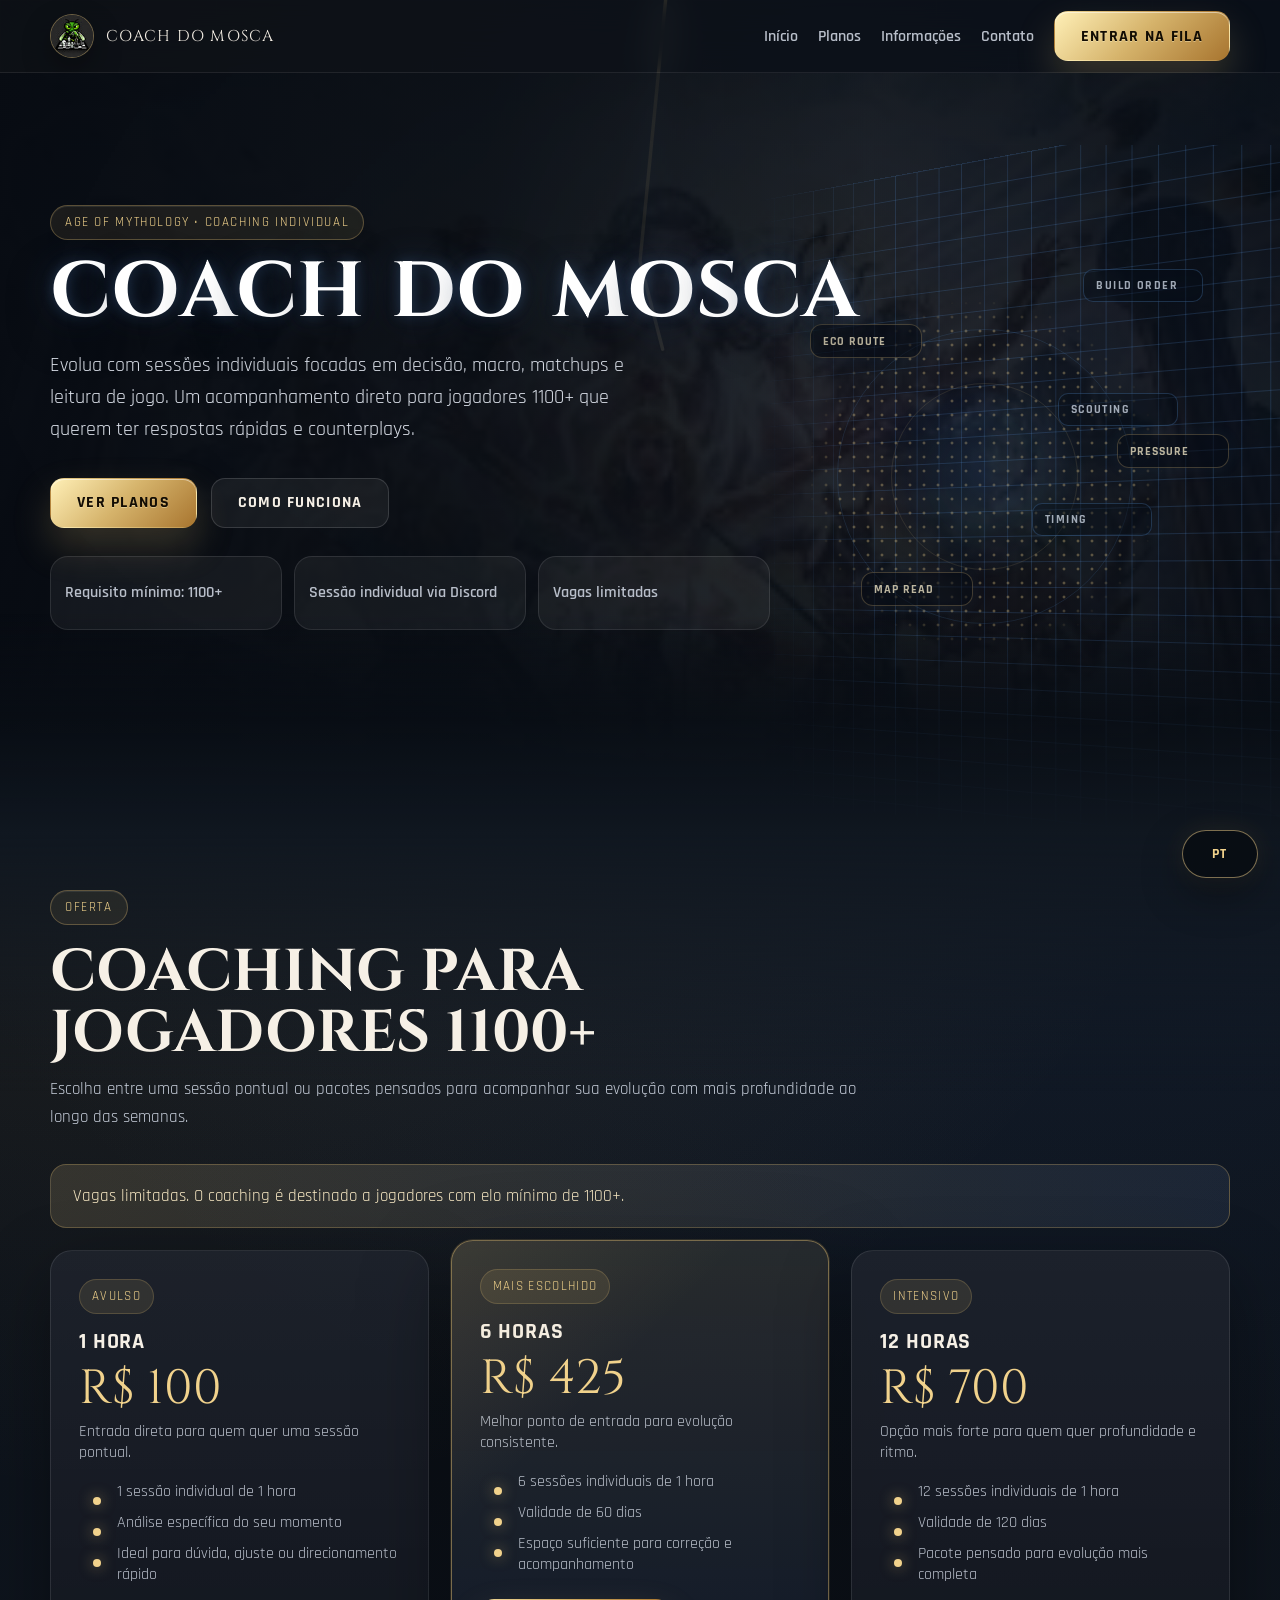
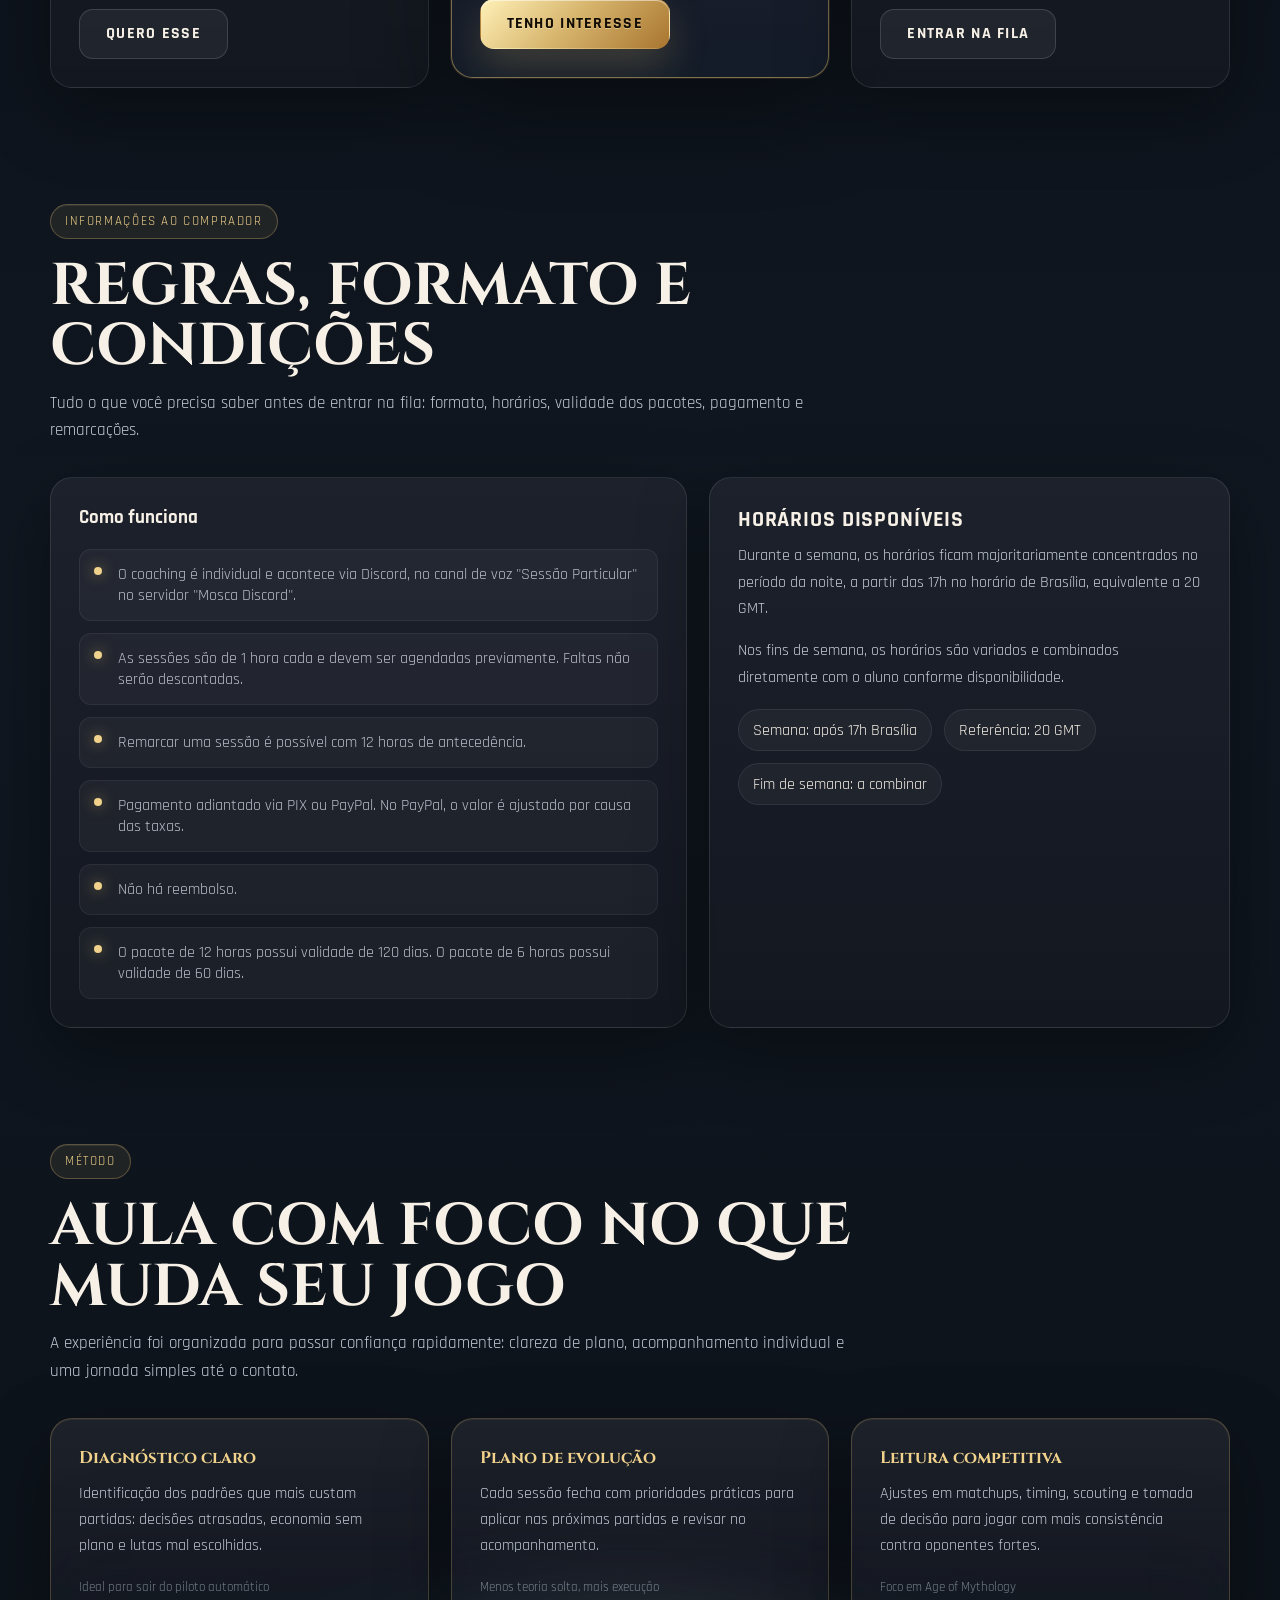
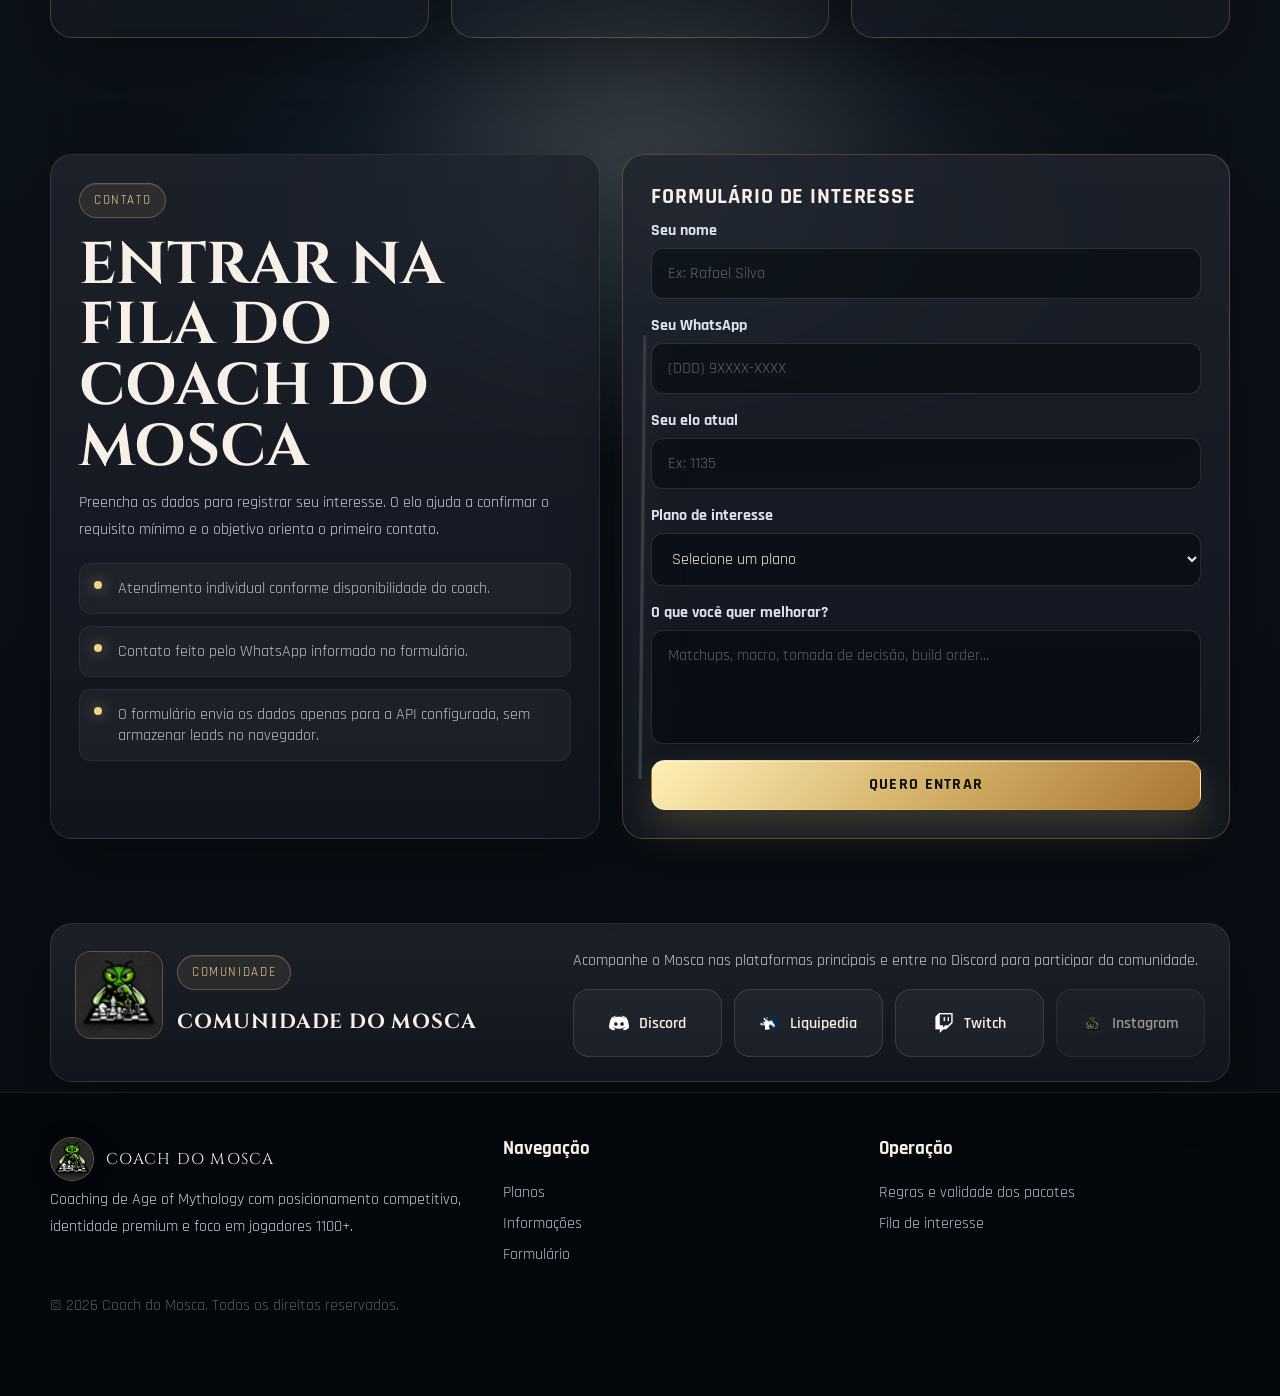
==== commit d2dfbf76: "Integra formulario com Netlify Forms e WhatsApp" ====
--- a/index.html
+++ b/index.html
@@ -1912,7 +1912,7 @@
                 <a href="#planos" data-i18n="nav.plans">Planos</a>
                 <a href="#informacoes" data-i18n="nav.info">Informações</a>
                 <a href="#contato" data-i18n="nav.contact">Contato</a>
-                <a class="btn btn-primary" href="#lead-form" data-i18n="nav.cta">Entrar na fila</a>
+                <a class="btn btn-primary" href="#lead-form" data-i18n="nav.cta">Entrar em contato</a>
             </nav>
         </div>
     </header>
@@ -2122,31 +2122,38 @@
                     <ul class="rules-list">
                         <li data-i18n="contact.item1">Atendimento individual conforme disponibilidade do coach.</li>
                         <li data-i18n="contact.item2">Contato feito pelo WhatsApp informado no formulário. Discord disponível</li>
-                        <li data-i18n="contact.item3">O formulário salva os dados no servidor local e mantém backup no navegador.</li>
+                        <li data-i18n="contact.item3">O formulário envia os dados apenas para a API configurada, sem armazenar leads no navegador.</li>
                     </ul>
                 </article>
 
                 <article class="card form-panel">
                     <h3 data-i18n="form.title">Formulário de interesse</h3>
-                    <form id="leadForm">
+                    <form id="leadForm" name="lead-mosca" method="POST" data-netlify="true" netlify-honeypot="bot-field">
+                        <input type="hidden" name="form-name" value="lead-mosca">
+                        <input type="hidden" name="coach" value="Mosca">
+                        <input type="hidden" name="idioma" id="idioma">
+                        <input type="hidden" name="data" id="dataEnvio">
+                        <p style="display: none;">
+                            <label>Não preencha este campo: <input name="bot-field"></label>
+                        </p>
                         <div class="field">
                             <label for="nome" data-i18n="form.name">Seu nome</label>
-                            <input type="text" id="nome" placeholder="Ex: Rafael Silva" data-i18n-placeholder="form.namePlaceholder" required>
+                            <input type="text" id="nome" name="nome" placeholder="Ex: Rafael Silva" data-i18n-placeholder="form.namePlaceholder" autocomplete="name" maxlength="80" required>
                         </div>
 
                         <div class="field">
                             <label for="whatsapp" data-i18n="form.whatsapp">Seu WhatsApp</label>
-                            <input type="tel" id="whatsapp" placeholder="(DDD) 9XXXX-XXXX" required>
+                            <input type="tel" id="whatsapp" name="whatsapp" placeholder="(DDD) 9XXXX-XXXX" autocomplete="tel" inputmode="tel" maxlength="20" required>
                         </div>
 
                         <div class="field">
                             <label for="elo" data-i18n="form.elo">Seu elo atual</label>
-                            <input type="number" id="elo" placeholder="Ex: 1135" min="1100" required>
+                            <input type="number" id="elo" name="elo" placeholder="Ex: 1135" min="1100" max="3000" required>
                         </div>
 
                         <div class="field">
                             <label for="plano" data-i18n="form.plan">Plano de interesse</label>
-                            <select id="plano" required>
+                            <select id="plano" name="plano" required>
                                 <option value="" data-i18n="form.planPlaceholder">Selecione um plano</option>
                                 <option value="avulso-1h" data-i18n="form.planSingle">Avulso (1h) - R$ 100</option>
                                 <option value="pacote-6h" data-i18n="form.planMid">Pacote 6h - R$ 425</option>
@@ -2156,7 +2163,7 @@
 
                         <div class="field">
                             <label for="objetivo" data-i18n="form.goal">O que você quer melhorar?</label>
-                            <textarea id="objetivo" rows="4" placeholder="Matchups, macro, tomada de decisão, build order..." data-i18n-placeholder="form.goalPlaceholder" required></textarea>
+                            <textarea id="objetivo" name="objetivo" rows="4" maxlength="800" placeholder="Matchups, macro, tomada de decisão, build order..." data-i18n-placeholder="form.goalPlaceholder" required></textarea>
                         </div>
 
                         <div class="loading" id="loadingMessage" data-i18n="form.loading">Enviando seu interesse...</div>
@@ -2164,7 +2171,7 @@
                             <span data-i18n="form.success">Cadastro enviado com sucesso. O lead foi salvo e a equipe pode seguir com o contato.</span>
                         </div>
                         <div class="error-message" id="errorMessage">
-                            <span data-i18n="form.serverError">O servidor não respondeu agora. Seus dados ficaram salvos localmente como backup.</span>
+                            <span data-i18n="form.serverError">O servidor não respondeu agora. Revise a conexão e tente novamente.</span>
                         </div>
 
                         <button class="btn btn-primary" id="submitButton" type="submit" data-i18n="form.submit">Quero entrar</button>
@@ -2188,15 +2195,15 @@
                             Acompanhe o Mosca nas plataformas principais e entre no Discord para participar da comunidade.
                         </p>
                         <div class="community-grid">
-                            <a class="community-link" href="https://discord.gg/9V3UsxMep" target="_blank" rel="noreferrer">
+                            <a class="community-link" href="https://discord.gg/9V3UsxMep" target="_blank" rel="noopener noreferrer">
                                 <img src="IMAGENS/discord-white-icon.png" alt="Discord">
                                 <span>Discord</span>
                             </a>
-                            <a class="community-link" href="https://liquipedia.net/ageofempires/Mosca" target="_blank" rel="noreferrer">
+                            <a class="community-link" href="https://liquipedia.net/ageofempires/Mosca" target="_blank" rel="noopener noreferrer">
                                 <img src="IMAGENS/luquipedia%20logo%202017.png" alt="Liquipedia">
                                 <span>Liquipedia</span>
                             </a>
-                            <a class="community-link" href="https://www.twitch.tv/xmosca" target="_blank" rel="noreferrer">
+                            <a class="community-link" href="https://www.twitch.tv/xmosca" target="_blank" rel="noopener noreferrer">
                                 <img src="IMAGENS/twitch-white-icon.png" alt="Twitch">
                                 <span>Twitch</span>
                             </a>
@@ -2250,7 +2257,7 @@
     </footer>
 
     <script>
-        const PLANILHA_URL = "/api/leads";
+        const MOSCA_WHATSAPP_NUMBER = "5511988750843";
         const translations = {
             pt: {
                 "nav.home": "Início",
@@ -2324,7 +2331,7 @@
                 "contact.copy": "Preencha os dados para registrar seu interesse. O elo ajuda a confirmar o requisito mínimo e o objetivo orienta o primeiro contato.",
                 "contact.item1": "Atendimento individual conforme disponibilidade do coach.",
                 "contact.item2": "Contato feito pelo WhatsApp informado no formulário.",
-                "contact.item3": "O formulário salva os dados no servidor local e mantém backup no navegador.",
+                "contact.item3": "O formulário envia os dados apenas para a API configurada, sem armazenar leads no navegador.",
                 "form.title": "Formulário de interesse",
                 "form.name": "Seu nome",
                 "form.namePlaceholder": "Ex: Rafael Silva",
@@ -2338,8 +2345,8 @@
                 "form.goal": "O que você quer melhorar?",
                 "form.goalPlaceholder": "Matchups, macro, tomada de decisão, build order...",
                 "form.loading": "Enviando seu interesse...",
-                "form.success": "Cadastro enviado com sucesso. O lead foi salvo e a equipe pode seguir com o contato.",
-                "form.serverError": "O servidor local não respondeu agora. Seus dados ficaram salvos localmente como backup.",
+                "form.success": "Cadastro salvo no Netlify. O WhatsApp do Mosca foi aberto com a mensagem preenchida.",
+                "form.serverError": "Não foi possível salvar o cadastro agora. Revise a conexão e tente novamente.",
                 "form.eloError": "O coaching do Mosca exige elo mínimo de 1100+. Revise esse campo antes de enviar.",
                 "form.submit": "Quero entrar",
                 "community.eyebrow": "Comunidade",
@@ -2425,7 +2432,7 @@
                 "contact.copy": "Fill in your details to register your interest. Your rating confirms the minimum requirement, and your goal helps guide the first contact.",
                 "contact.item1": "Private coaching based on the coach's availability.",
                 "contact.item2": "Contact will be made through the WhatsApp number provided in the form.",
-                "contact.item3": "The form saves data on the local server and keeps a browser backup.",
+                "contact.item3": "The form sends data only to the configured API and does not store leads in the browser.",
                 "form.title": "Interest form",
                 "form.name": "Your name",
                 "form.namePlaceholder": "Ex: Rafael Silva",
@@ -2439,8 +2446,8 @@
                 "form.goal": "What do you want to improve?",
                 "form.goalPlaceholder": "Matchups, macro, decision-making, build order...",
                 "form.loading": "Sending your interest...",
-                "form.success": "Form submitted successfully. The lead was saved and the team can follow up.",
-                "form.serverError": "The local server did not respond. Your data was saved locally as a backup.",
+                "form.success": "Registration saved on Netlify. Mosca's WhatsApp was opened with the message filled in.",
+                "form.serverError": "Could not save the registration right now. Check the connection and try again.",
                 "form.eloError": "Mosca Coaching requires a minimum 1100+ rating. Please review this field before submitting.",
                 "form.submit": "Join now",
                 "community.eyebrow": "Community",
@@ -2456,7 +2463,8 @@
             }
         };
 
-        let currentLang = localStorage.getItem("mosca_lang") || "pt";
+        const storedLang = localStorage.getItem("mosca_lang");
+        let currentLang = Object.prototype.hasOwnProperty.call(translations, storedLang) ? storedLang : "pt";
 
         const leadForm = document.getElementById("leadForm");
         const submitButton = document.getElementById("submitButton");
@@ -2472,6 +2480,9 @@
         }
 
         function applyLanguage(lang) {
+            if (!Object.prototype.hasOwnProperty.call(translations, lang)) {
+                lang = "pt";
+            }
             currentLang = lang;
             localStorage.setItem("mosca_lang", lang);
             document.documentElement.lang = lang === "en" ? "en" : "pt-BR";
@@ -2515,8 +2526,6 @@
                 errorMessage.textContent = t("form.eloError");
                 return;
             }
-
-            errorMessage.textContent = t("form.serverError");
 
             const formData = {
                 coach: "Mosca",
@@ -2525,41 +2534,79 @@
                 elo: elo,
                 plano: document.getElementById("plano").value,
                 objetivo: document.getElementById("objetivo").value.trim(),
+                idioma: currentLang.toUpperCase(),
                 data: new Date().toLocaleString("pt-BR")
             };
 
             try {
-                await enviarParaPlanilha(formData);
+                document.getElementById("idioma").value = formData.idioma;
+                document.getElementById("dataEnvio").value = formData.data;
+                await enviarParaNetlify(formData);
+                abrirWhatsAppMosca(formData);
                 toggleStatus("success");
                 leadForm.reset();
             } catch (error) {
-                salvarLocalmente(formData);
                 toggleStatus("error");
+                errorMessage.textContent = t("form.serverError");
                 console.error("Erro ao enviar lead:", error);
             }
         });
 
-        async function enviarParaPlanilha(dados) {
-            const response = await fetch(PLANILHA_URL, {
+        async function enviarParaNetlify(dados) {
+            const payload = new URLSearchParams({
+                "form-name": "lead-mosca",
+                coach: dados.coach,
+                nome: dados.nome,
+                whatsapp: dados.whatsapp,
+                elo: String(dados.elo),
+                plano: dados.plano,
+                objetivo: dados.objetivo,
+                idioma: dados.idioma,
+                data: dados.data
+            });
+
+            const response = await fetch("/", {
                 method: "POST",
                 headers: {
-                    "Content-Type": "application/json"
+                    "Content-Type": "application/x-www-form-urlencoded"
                 },
-                body: JSON.stringify(dados)
+                body: payload.toString()
             });
 
             if (!response.ok) {
-                throw new Error("Falha ao salvar lead no banco local.");
-            }
-
-            salvarLocalmente(dados);
+                throw new Error("Falha ao salvar lead no Netlify Forms.");
+            }
+
             return response;
         }
 
-        function salvarLocalmente(dados) {
-            const leadsSalvos = JSON.parse(localStorage.getItem("leads_mosca") || "[]");
-            leadsSalvos.push(dados);
-            localStorage.setItem("leads_mosca", JSON.stringify(leadsSalvos));
+        function abrirWhatsAppMosca(dados) {
+            const planoSelecionado = document.getElementById("plano").selectedOptions[0]?.textContent || dados.plano;
+            const mensagem = currentLang === "en"
+                ? [
+                    "New lead for Mosca Coaching",
+                    "",
+                    `Name: ${dados.nome}`,
+                    `WhatsApp: ${dados.whatsapp}`,
+                    `Current rating: ${dados.elo}`,
+                    `Plan of interest: ${planoSelecionado}`,
+                    `Goal: ${dados.objetivo}`,
+                    `Site language: ${currentLang.toUpperCase()}`,
+                    `Date: ${dados.data}`
+                ].join("\n")
+                : [
+                    "Novo interessado no Coach do Mosca",
+                    "",
+                    `Nome: ${dados.nome}`,
+                    `WhatsApp: ${dados.whatsapp}`,
+                    `Elo atual: ${dados.elo}`,
+                    `Plano de interesse: ${planoSelecionado}`,
+                    `Objetivo: ${dados.objetivo}`,
+                    `Idioma do site: ${currentLang.toUpperCase()}`,
+                    `Data: ${dados.data}`
+                ].join("\n");
+            const whatsappUrl = `https://wa.me/${MOSCA_WHATSAPP_NUMBER}?text=${encodeURIComponent(mensagem)}`;
+            window.open(whatsappUrl, "_blank", "noopener,noreferrer");
         }
 
         function toggleStatus(type) {
@@ -2602,7 +2649,7 @@
                 if (wordIndex < words.length - 1) {
                     const space = document.createElement("span");
                     space.className = "display-letter is-space";
-                    space.innerHTML = "&nbsp;";
+                    space.textContent = "\u00a0";
                     fragment.appendChild(space);
                 }
             });
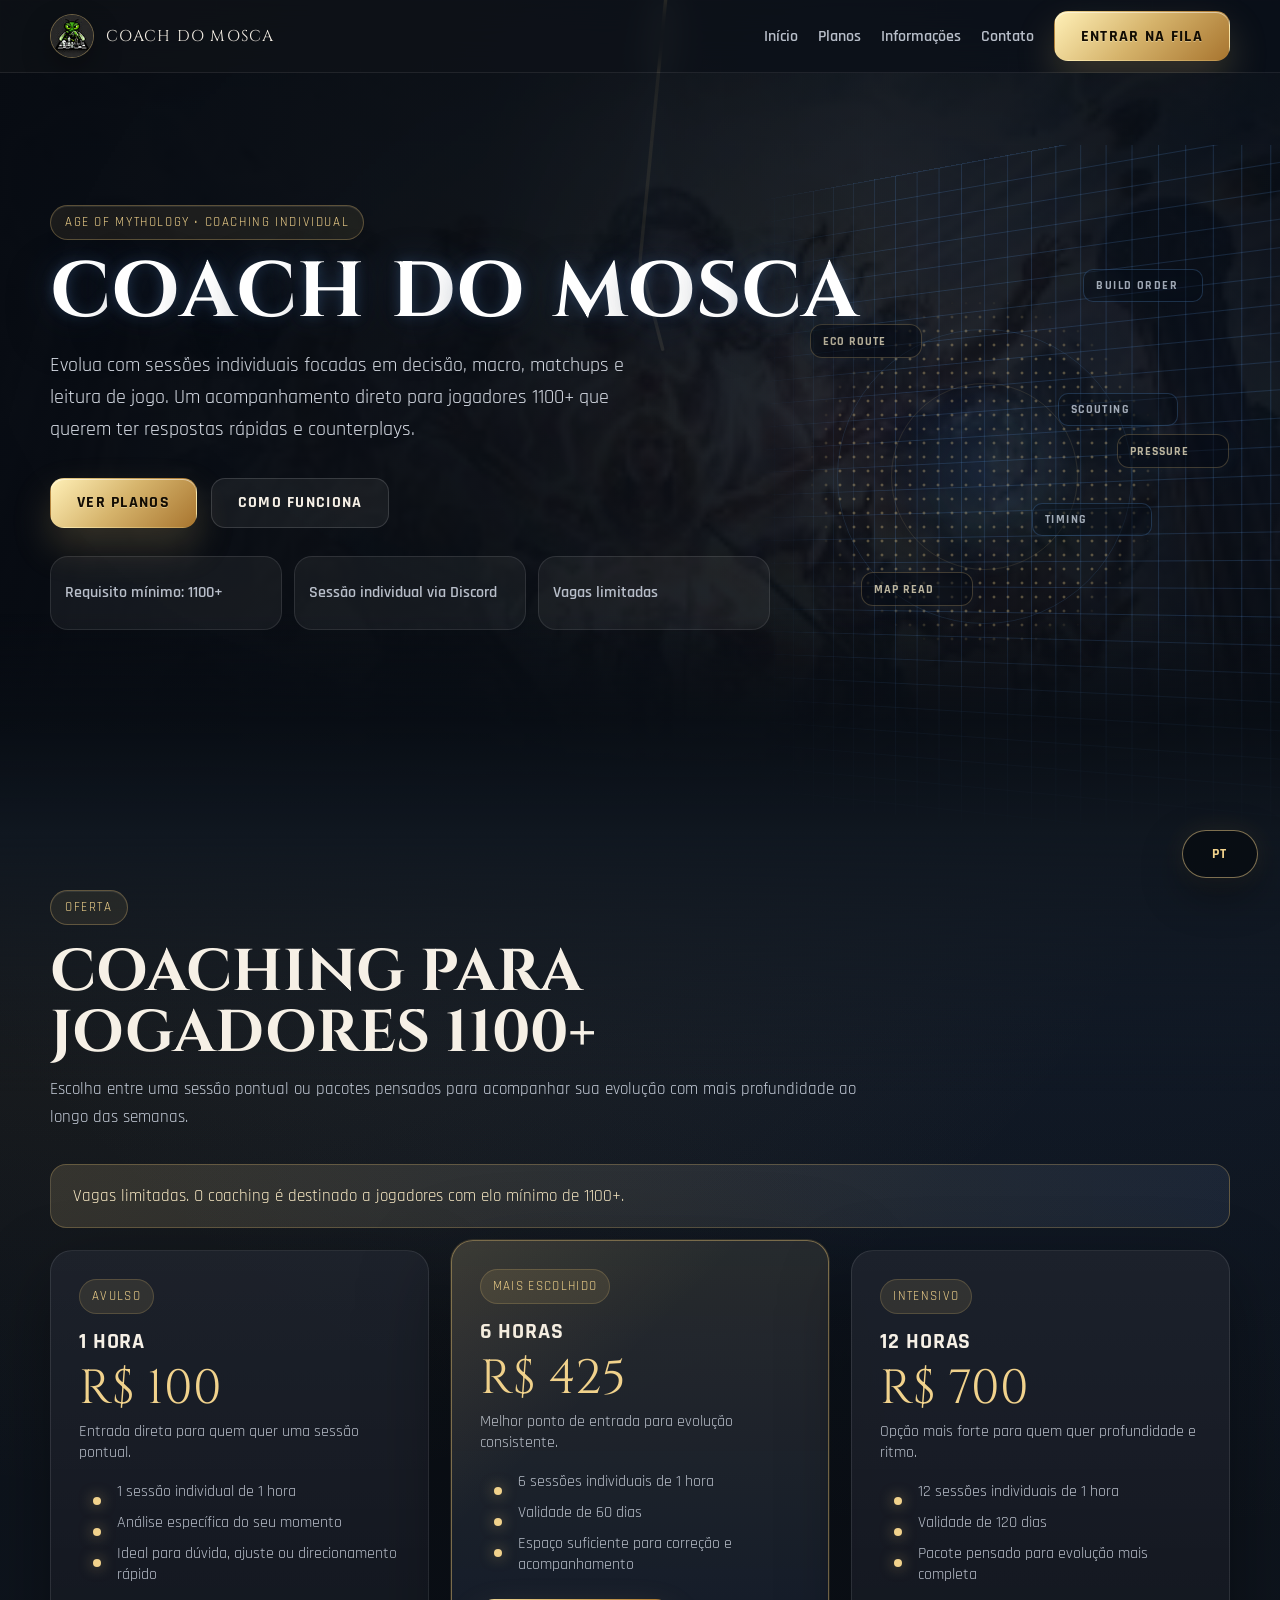
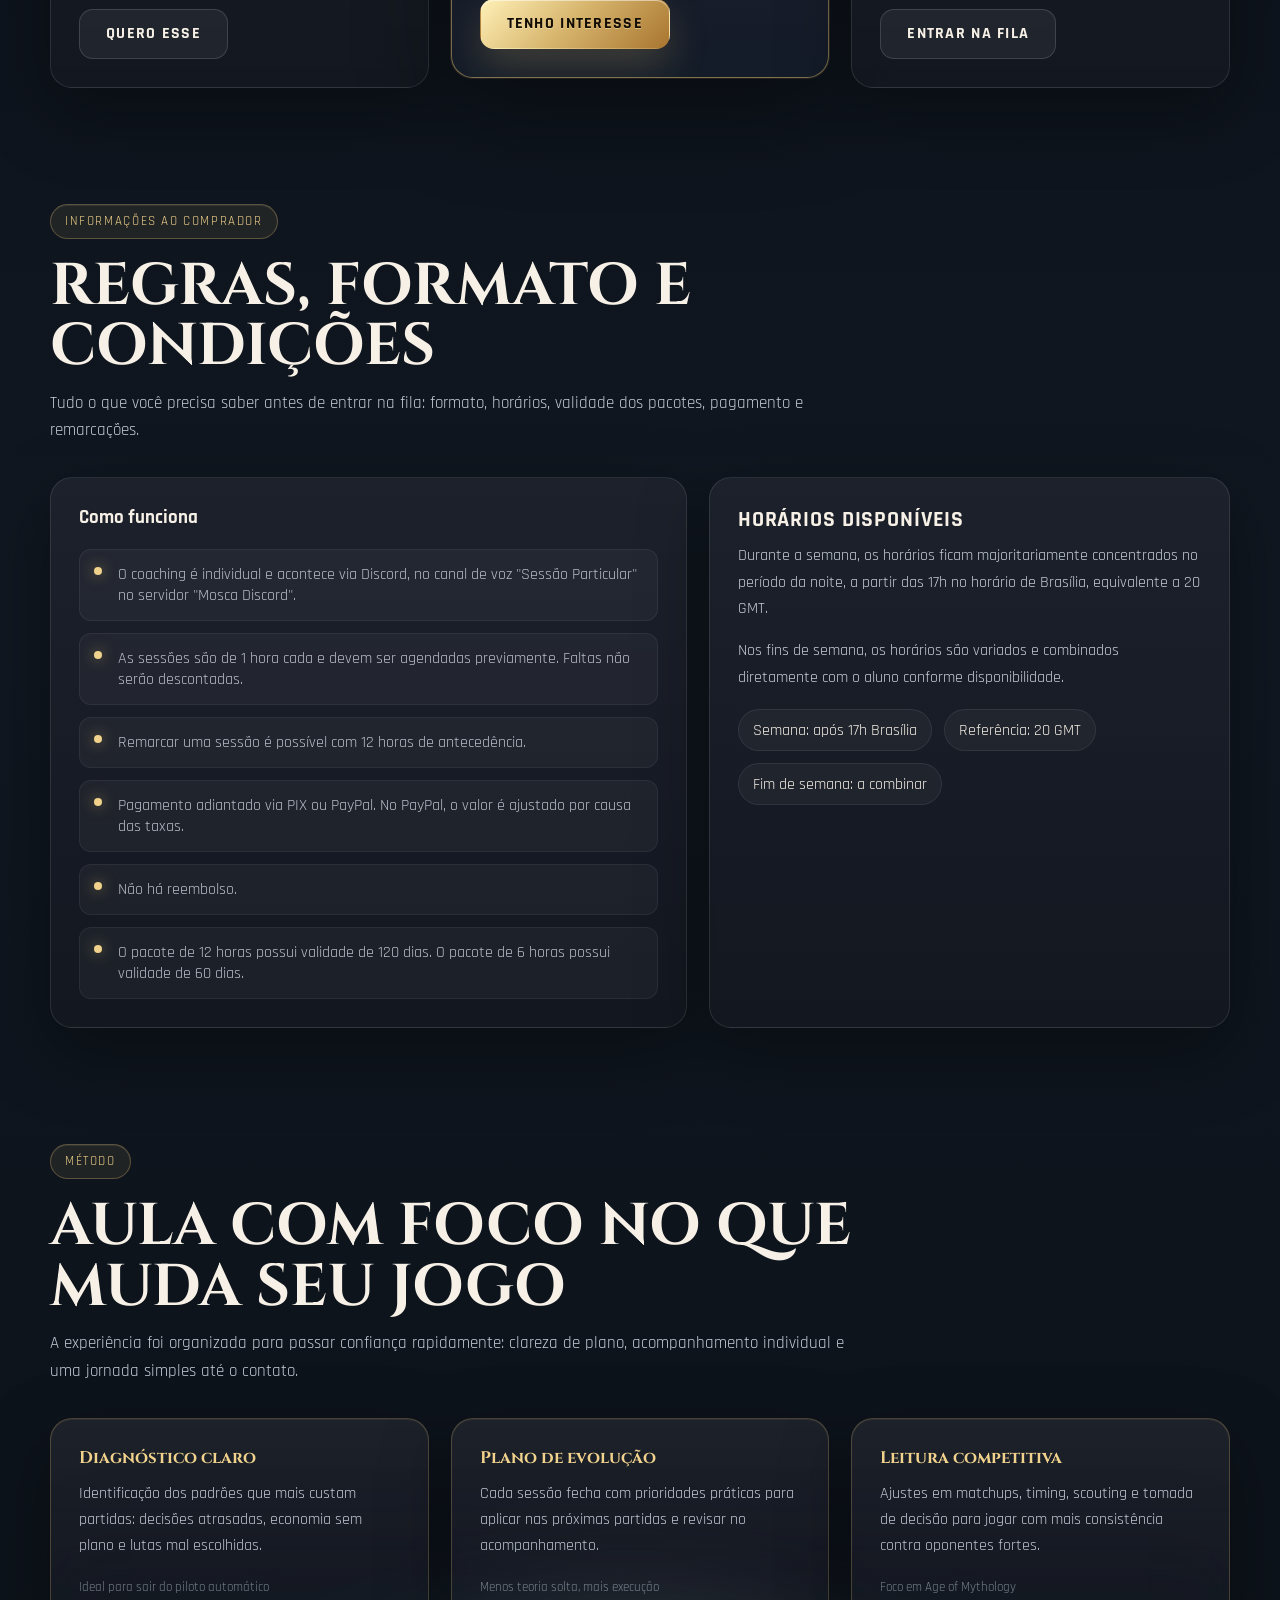
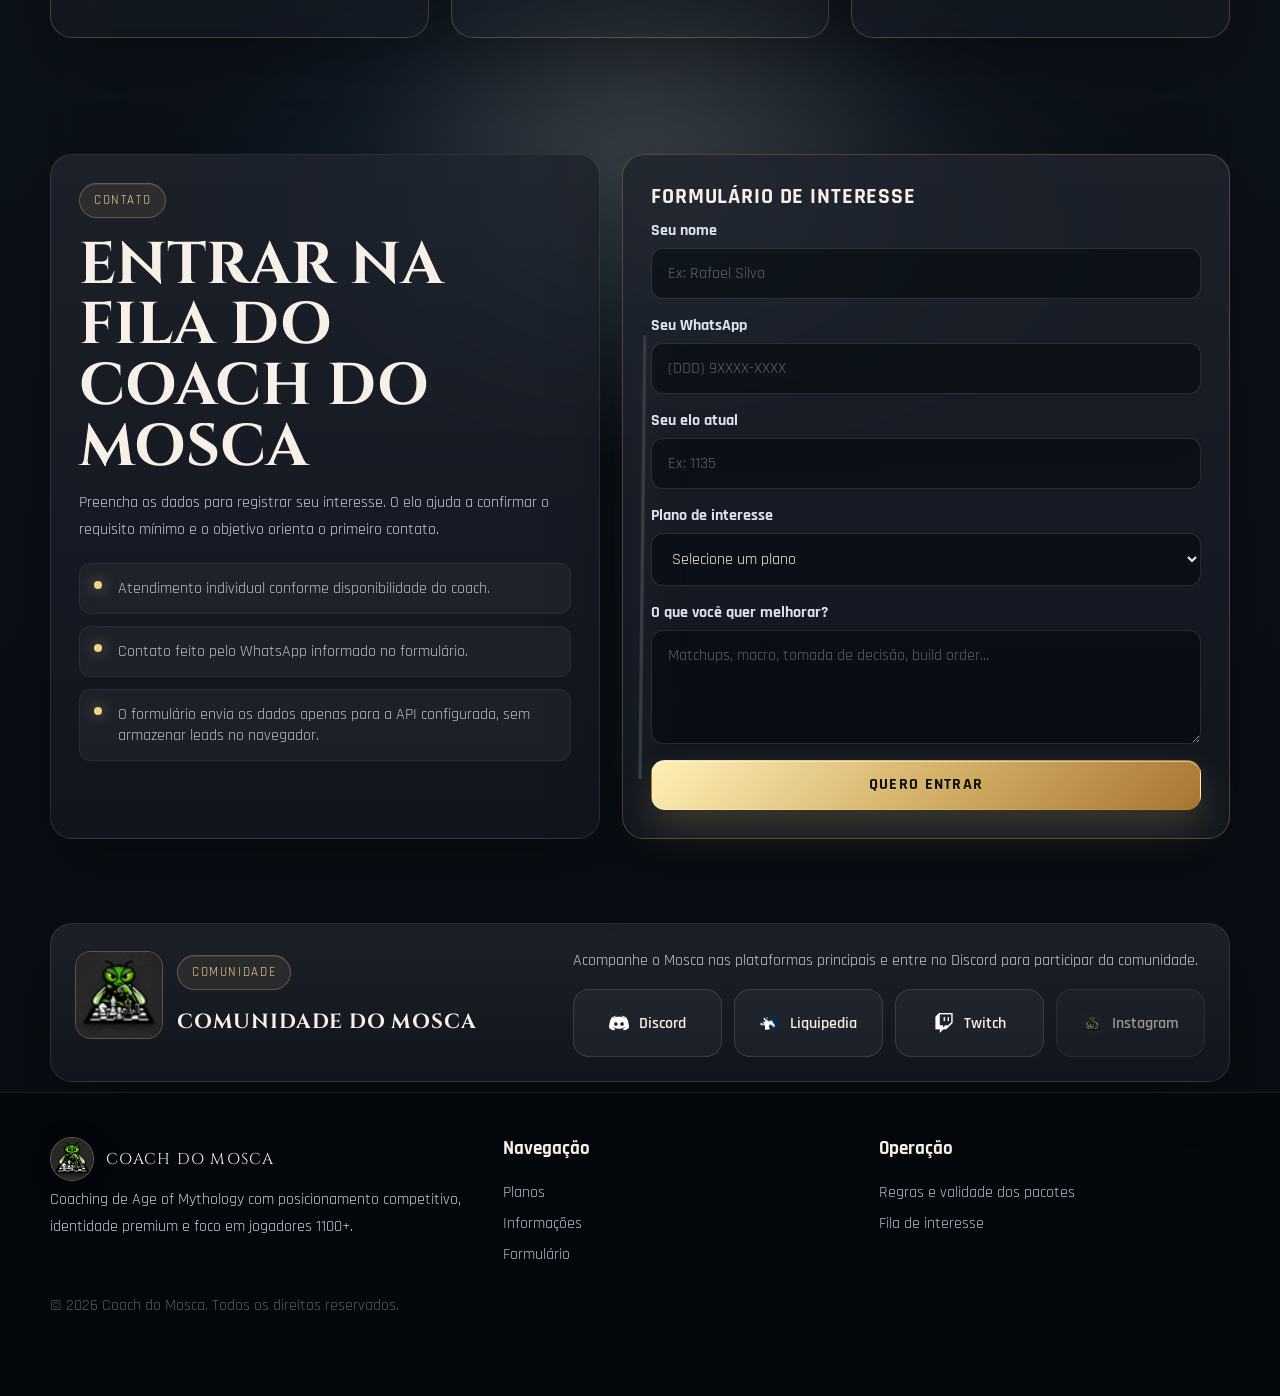
==== commit c9f2e516: "Ajuste de mensagem no whats" ====
--- a/index.html
+++ b/index.html
@@ -2584,7 +2584,7 @@
             const planoSelecionado = document.getElementById("plano").selectedOptions[0]?.textContent || dados.plano;
             const mensagem = currentLang === "en"
                 ? [
-                    "New lead for Mosca Coaching",
+                    "I'm interested in Mosca Coaching",
                     "",
                     `Name: ${dados.nome}`,
                     `WhatsApp: ${dados.whatsapp}`,
@@ -2595,7 +2595,7 @@
                     `Date: ${dados.data}`
                 ].join("\n")
                 : [
-                    "Novo interessado no Coach do Mosca",
+                    "Estou interessado no Coach do Mosca",
                     "",
                     `Nome: ${dados.nome}`,
                     `WhatsApp: ${dados.whatsapp}`,
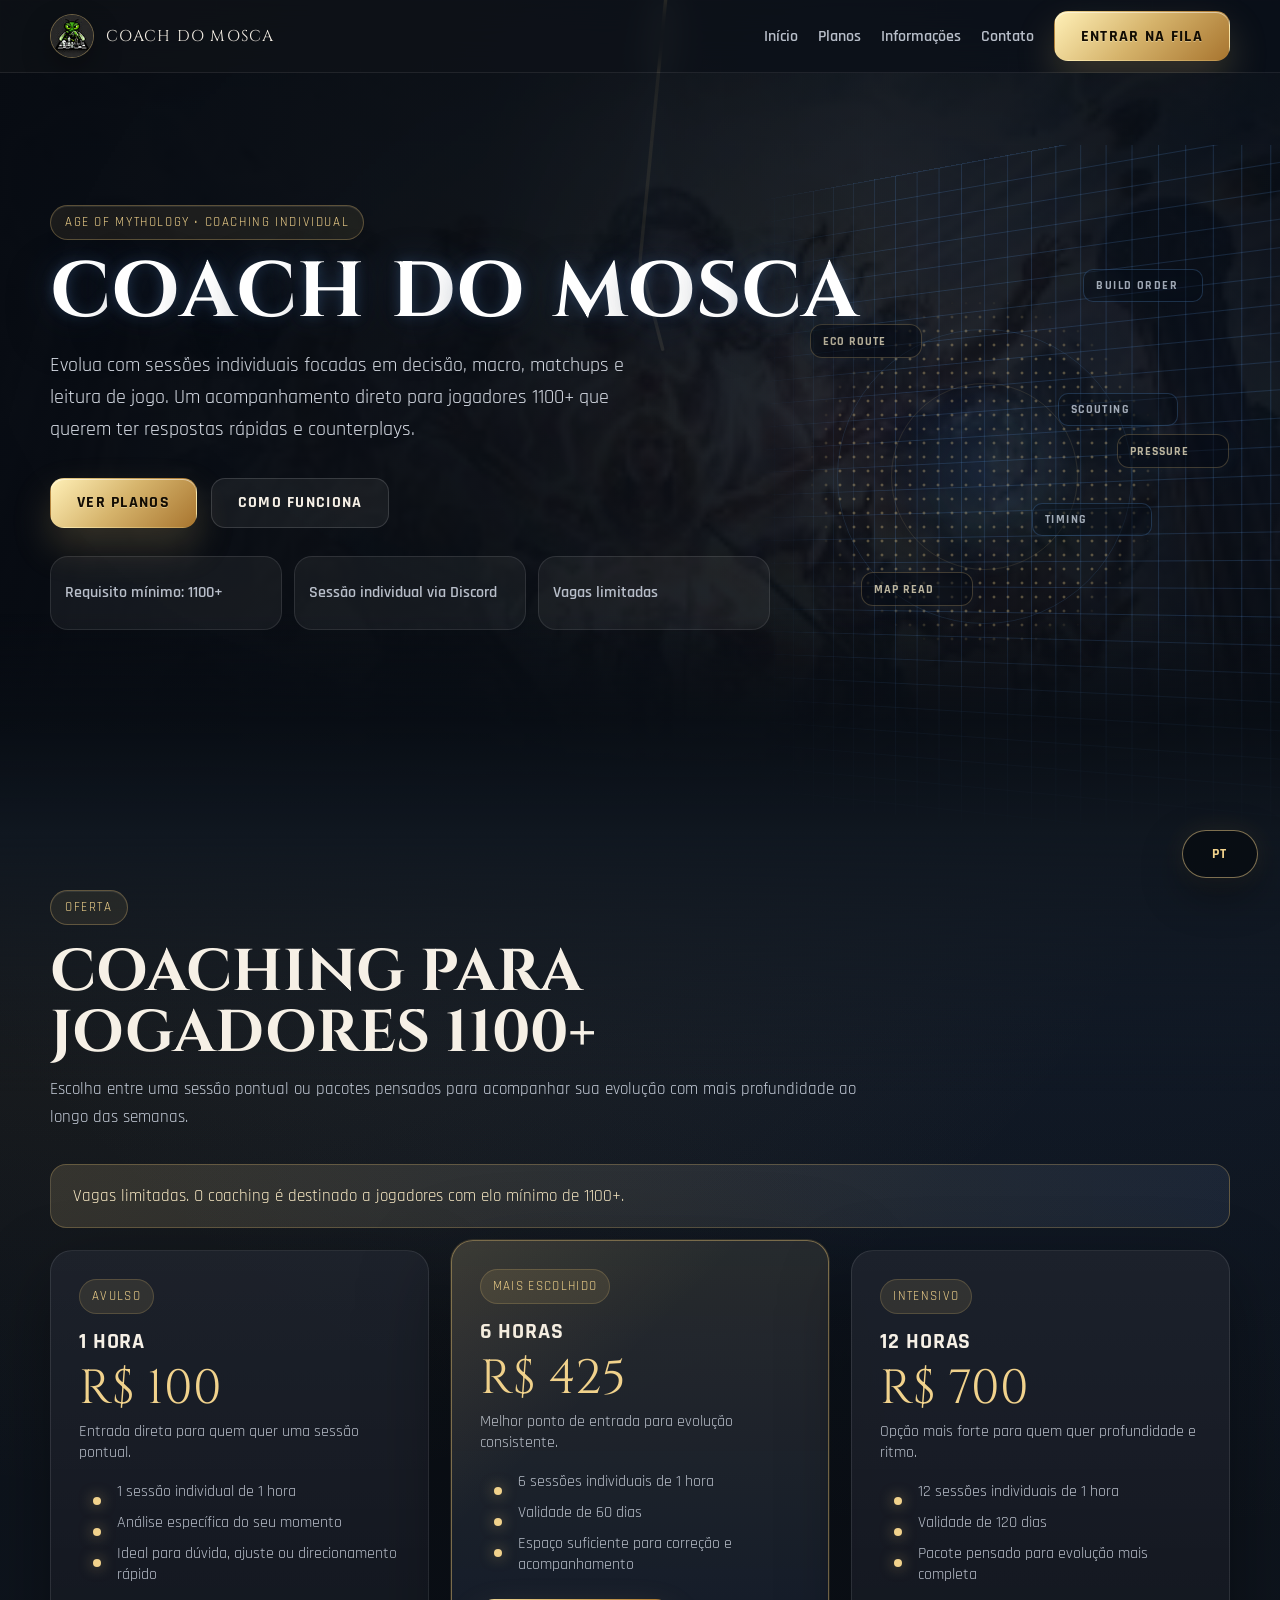
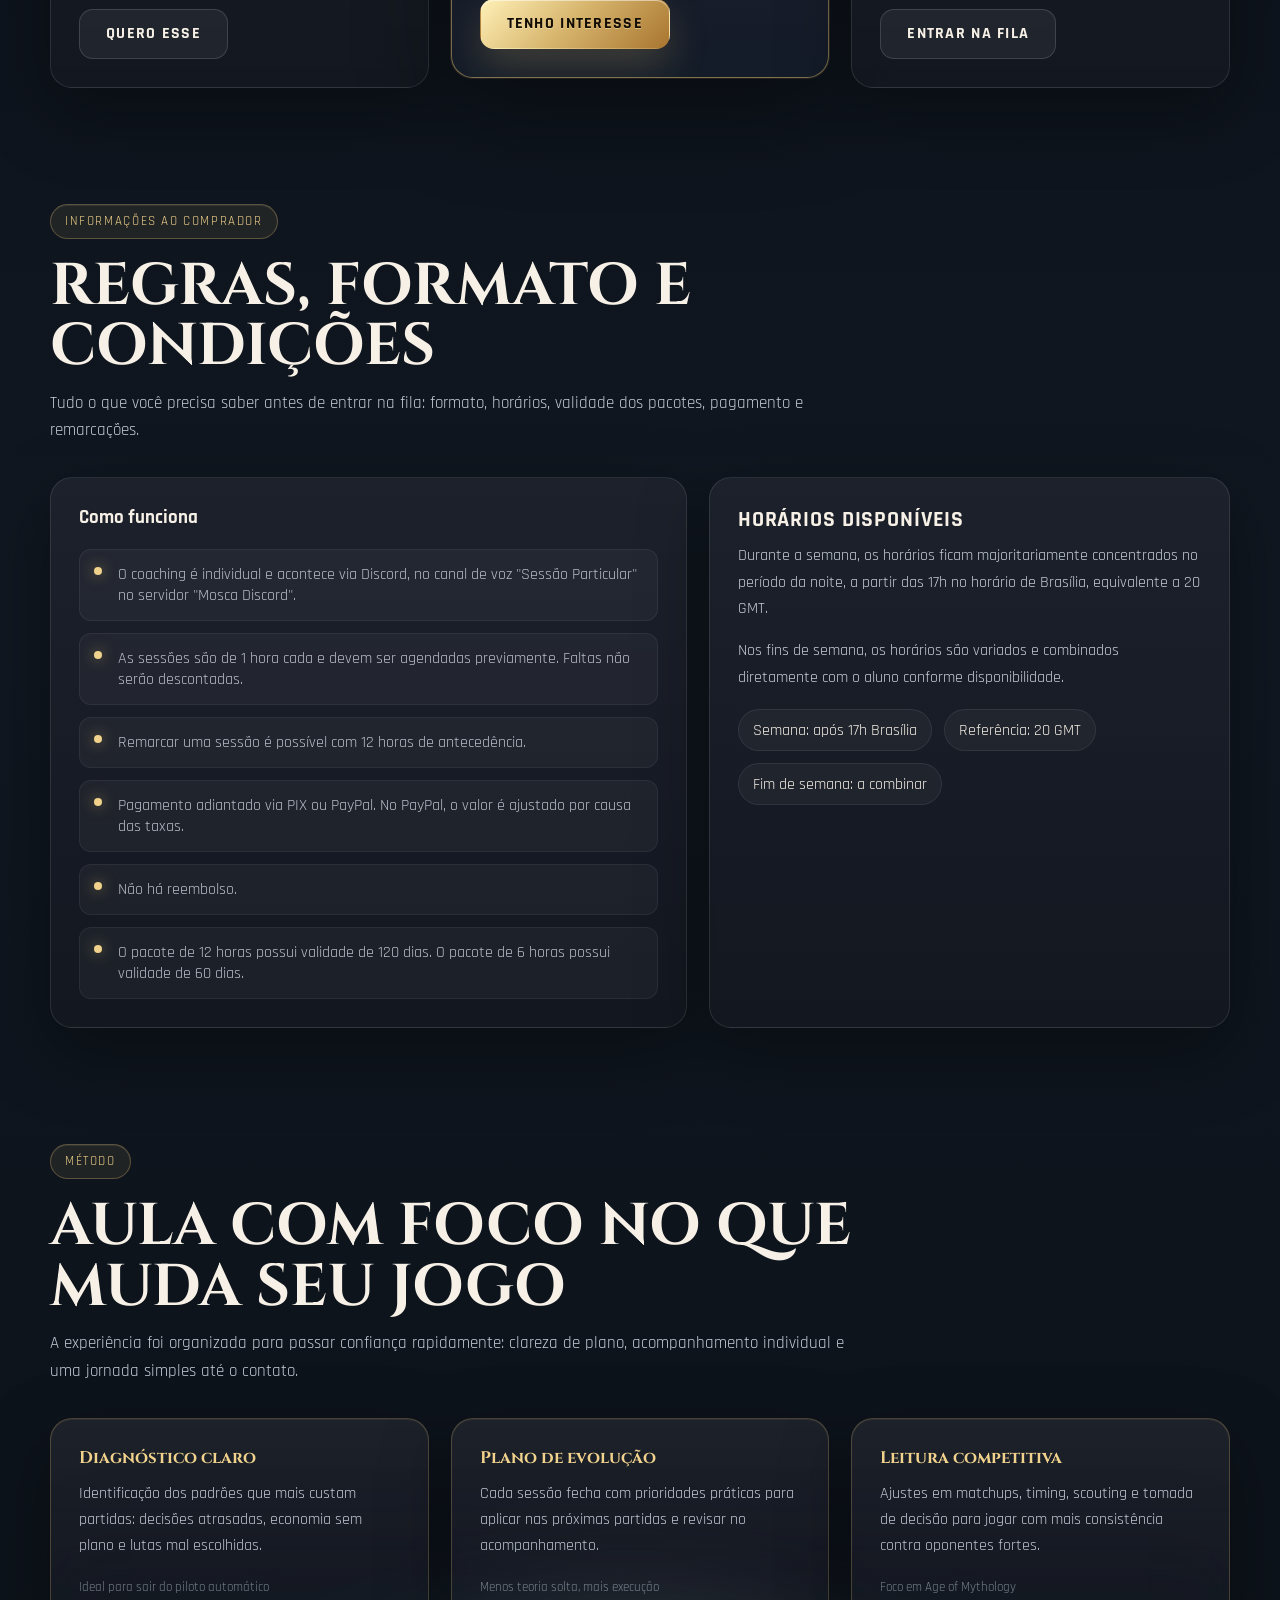
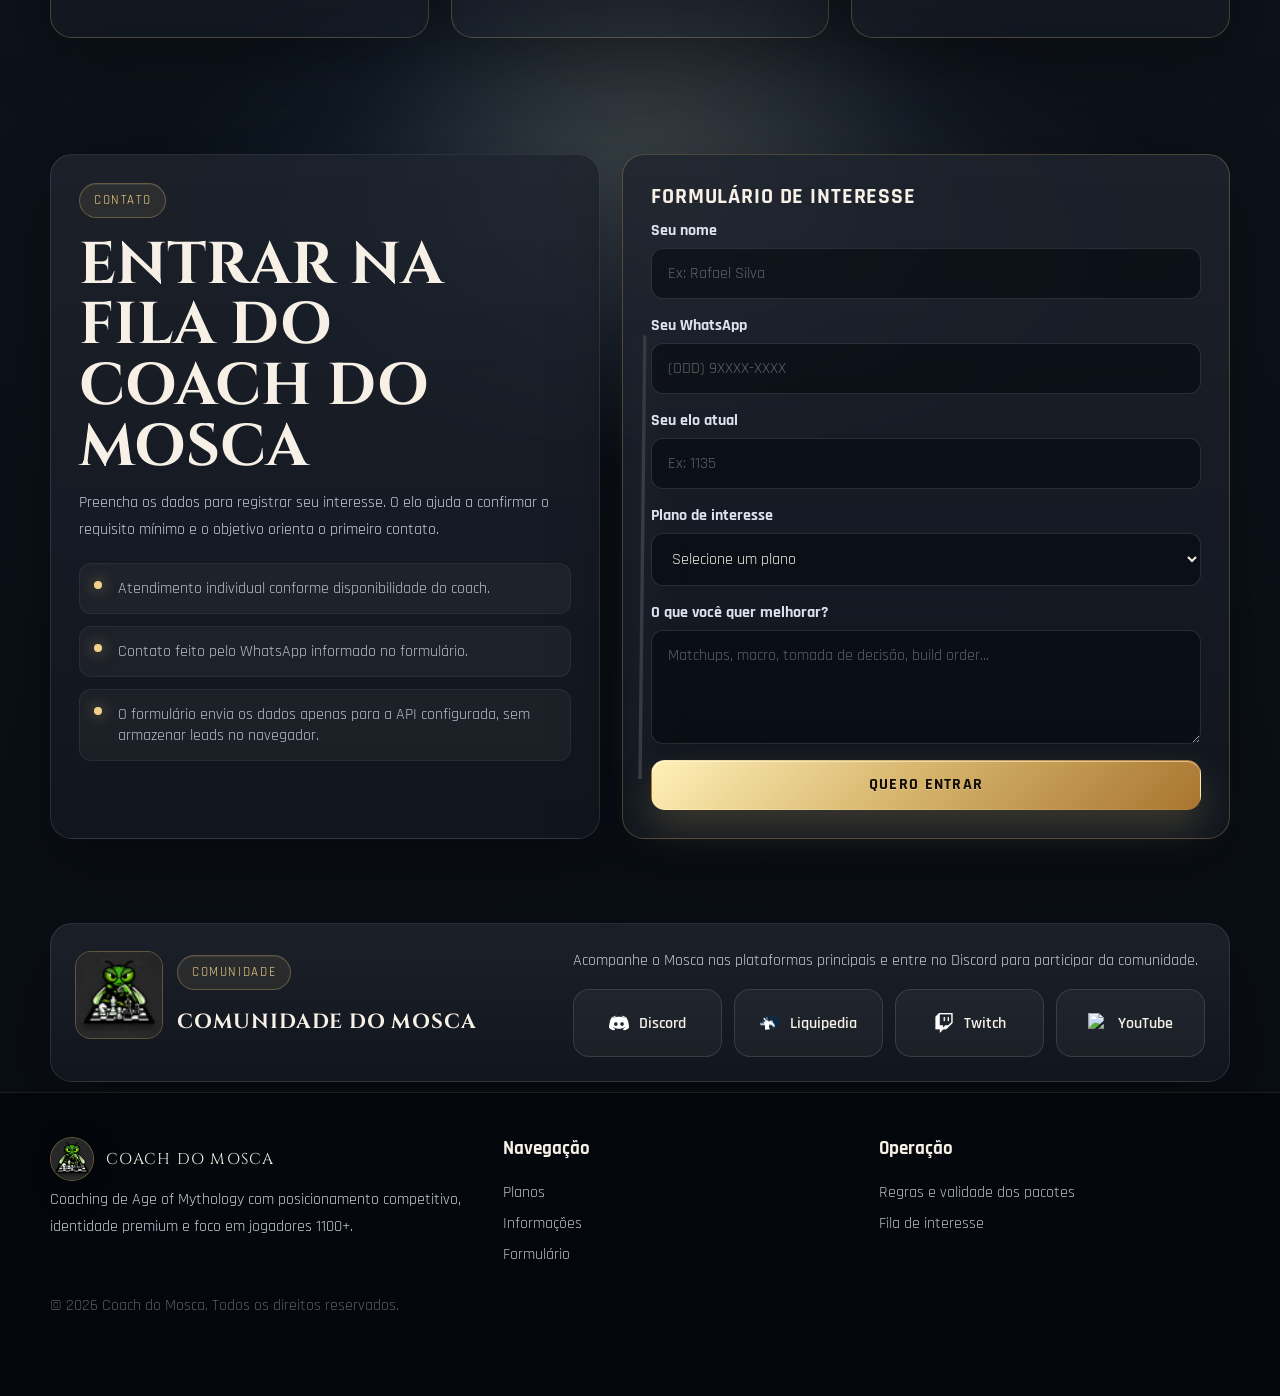
==== commit 3781df52: "Troca de logo insta/yt" ====
--- a/index.html
+++ b/index.html
@@ -2207,10 +2207,10 @@
                                 <img src="IMAGENS/twitch-white-icon.png" alt="Twitch">
                                 <span>Twitch</span>
                             </a>
-                            <span class="community-link disabled" title="Instagram em breve">
-                                <img src="IMAGENS/LOGO%20MOSCA.jpg" alt="Instagram">
-                                <span>Instagram</span>
-                            </span>
+                            <a class="community-link" href="https://www.youtube.com/@MoscaAoM" target="_blank" rel="noopener noreferrer">
+                                <img src="IMAGENS/youtube.png" alt="YouTube">
+                                <span>YouTube</span>
+                            </a>
                         </div>
                     </div>
                 </article>
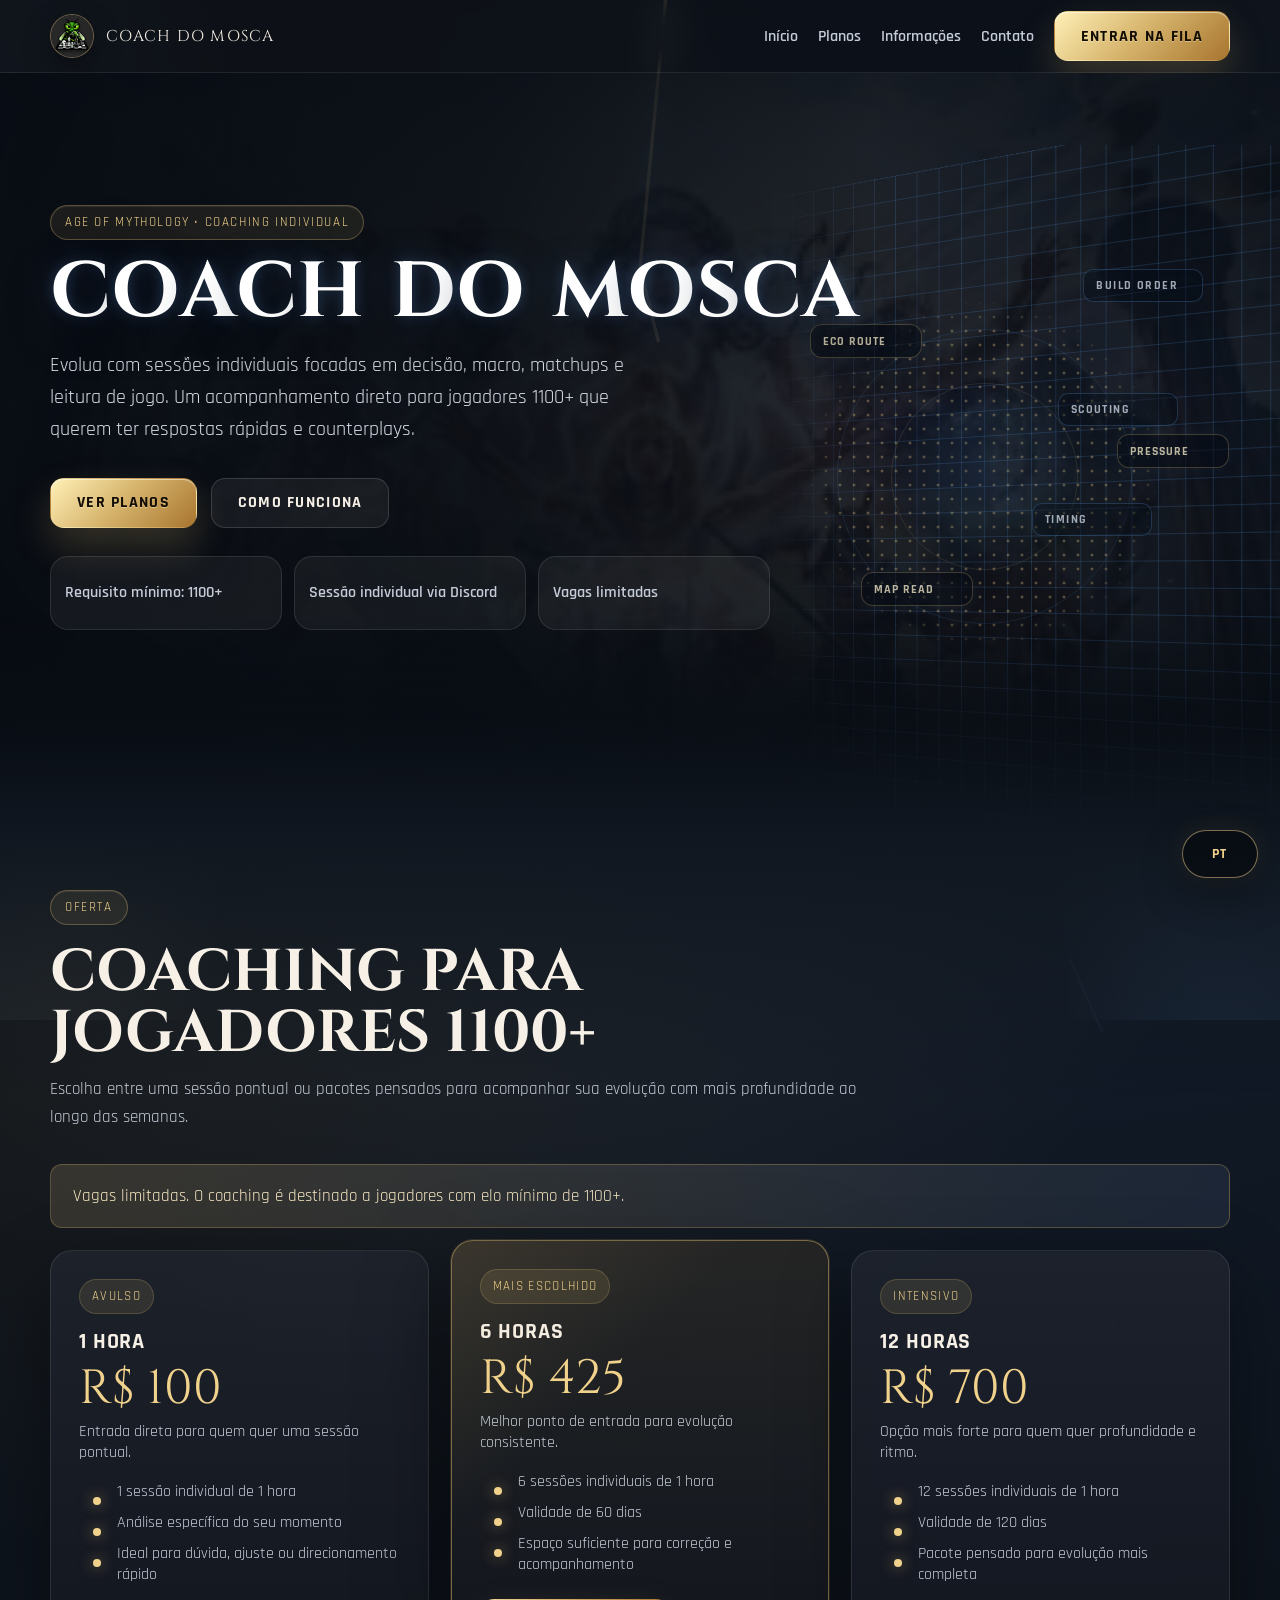
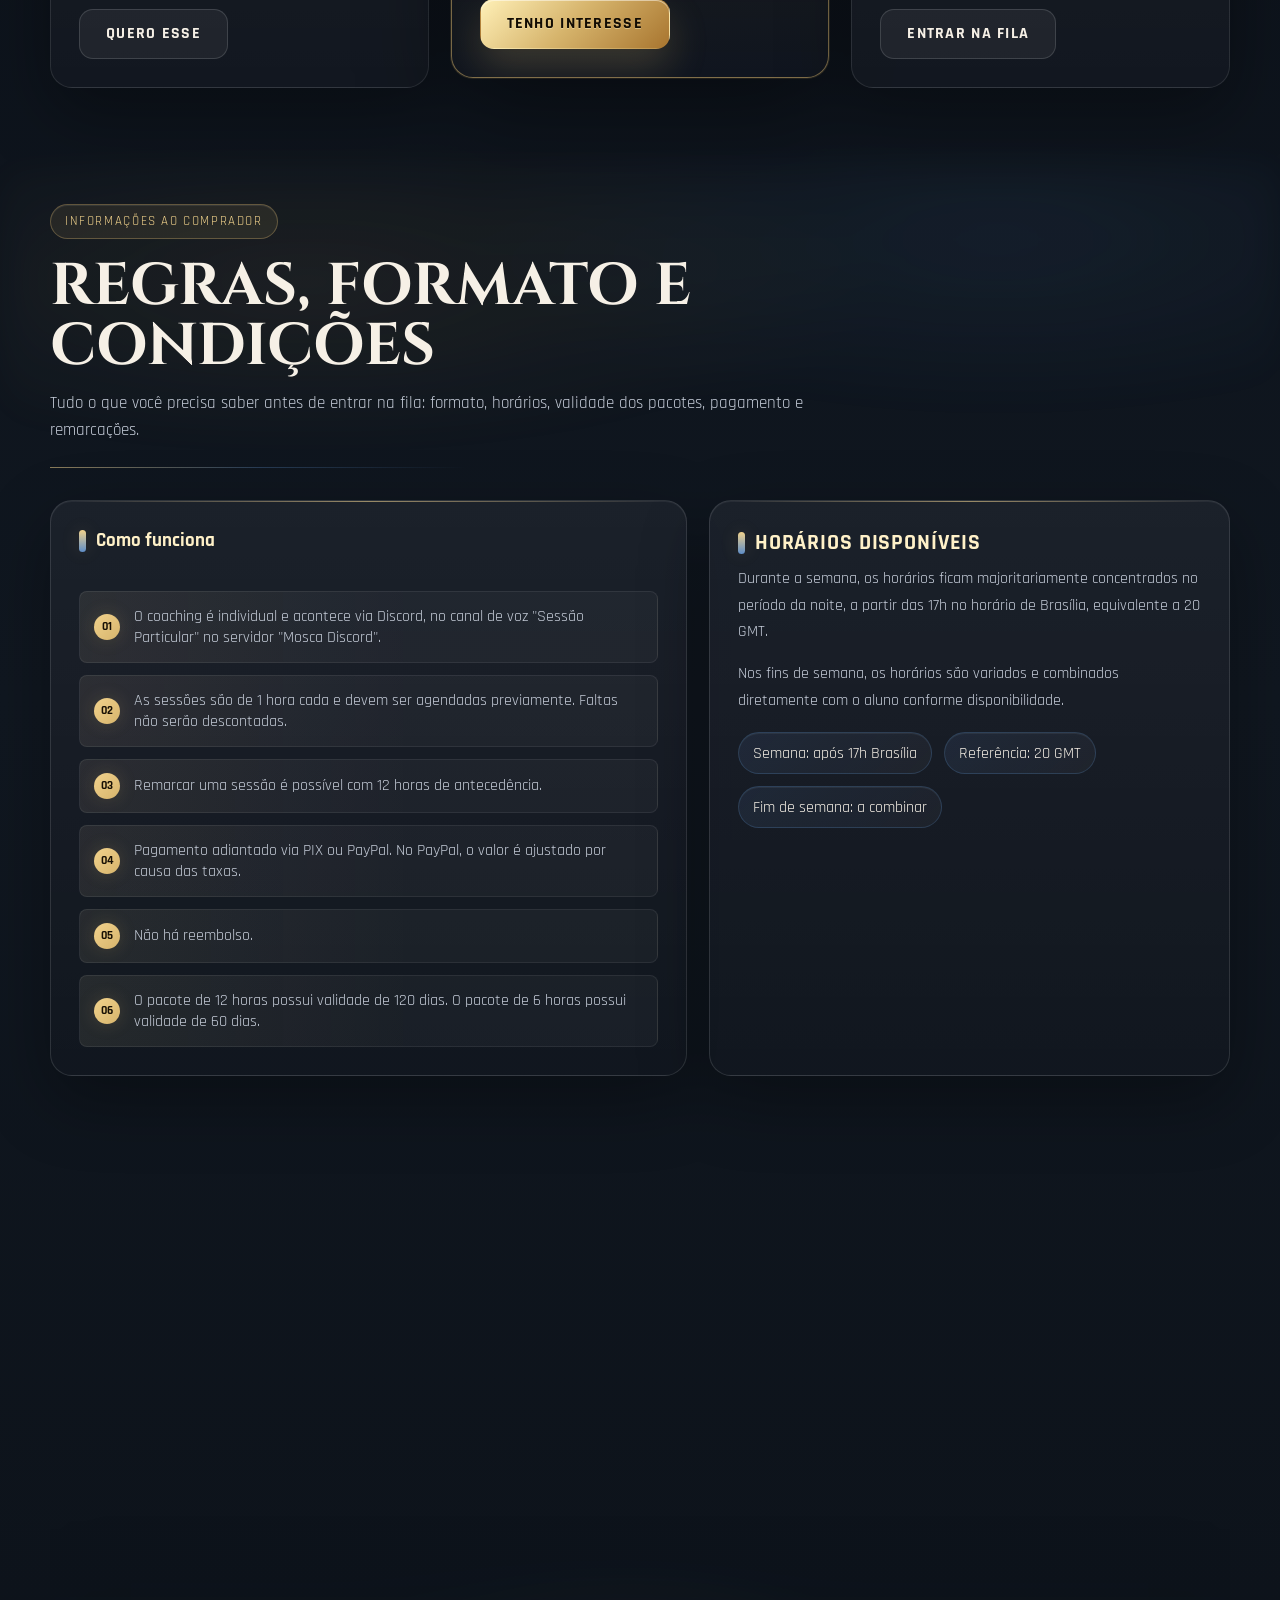
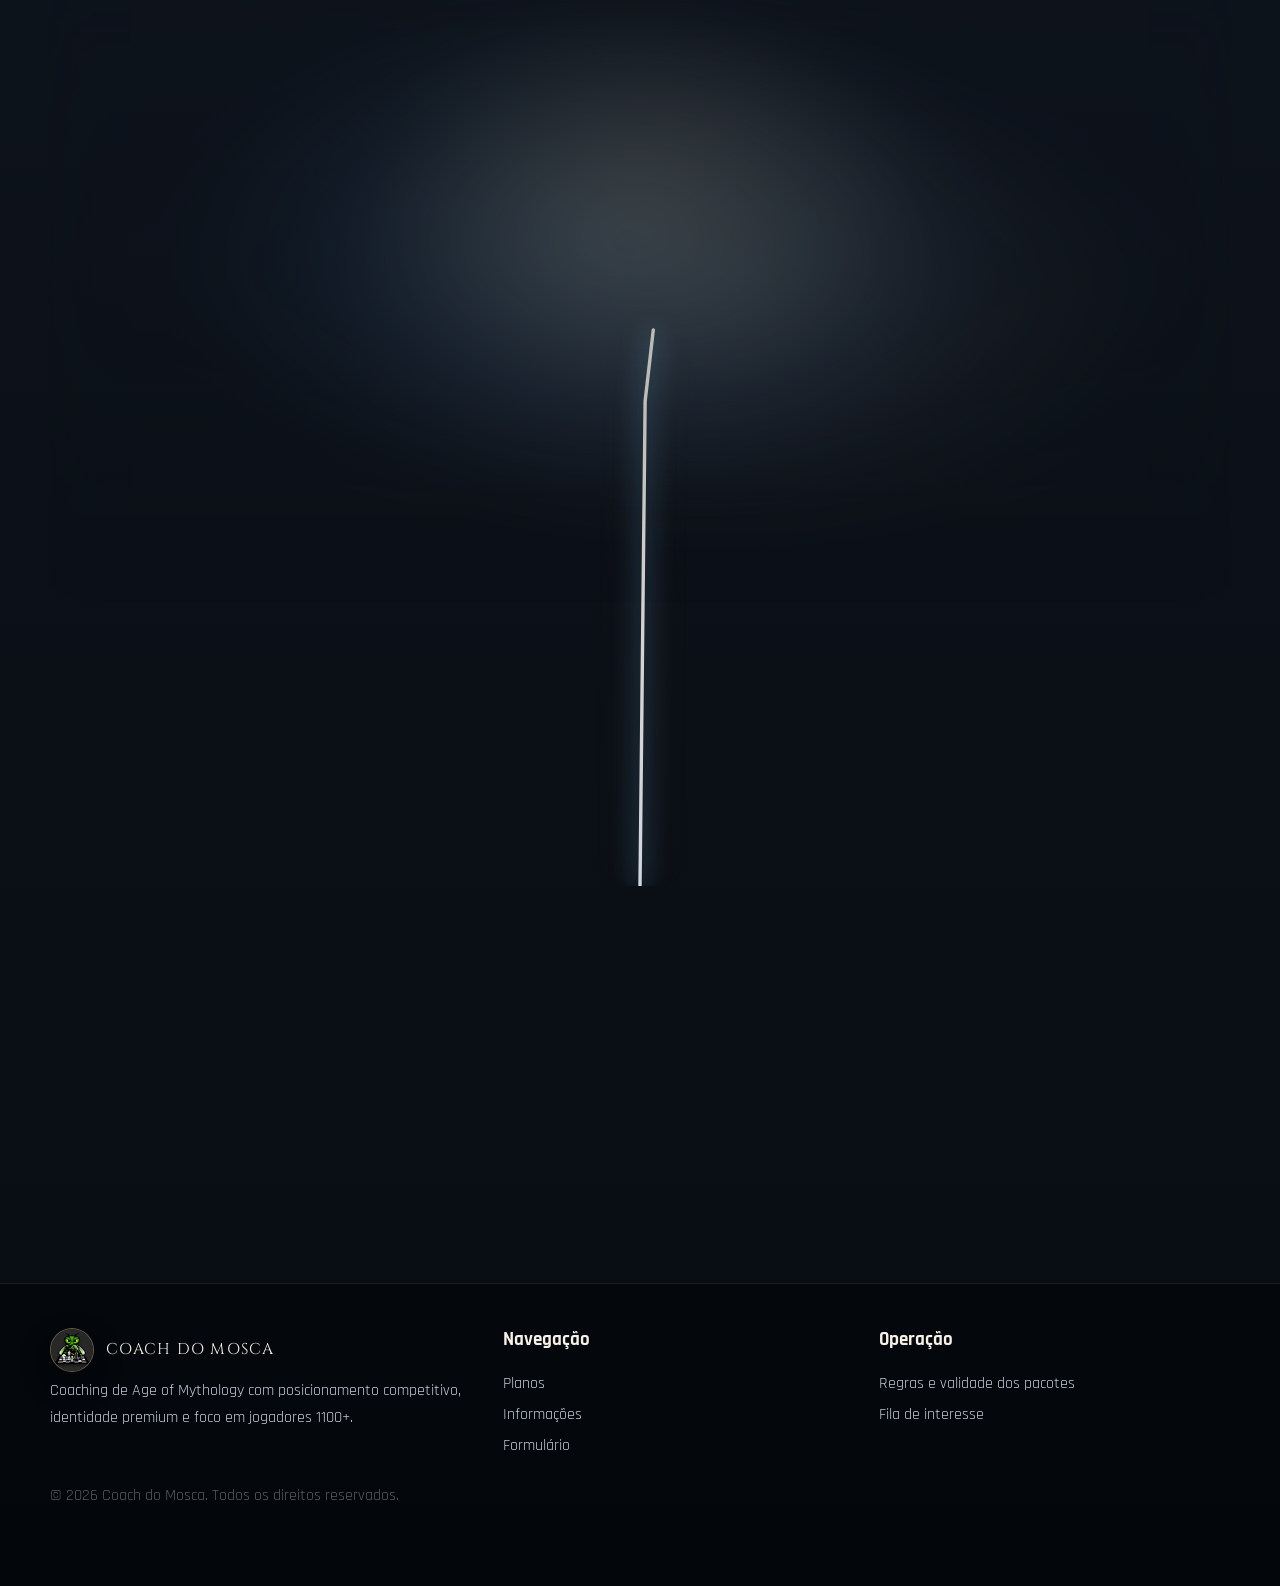
==== commit 94b1fb8c: "Prepare Netlify deploy" ====
--- a/index.html
+++ b/index.html
@@ -13,27 +13,70 @@
     <link href="https://fonts.googleapis.com/css2?family=Cinzel:wght@500;700;800&family=Rajdhani:wght@400;500;600;700&display=swap" rel="stylesheet">
     <style>
         :root {
-            --bg-night: #090f18;
-            --bg-deep: #101826;
+            --color-bg: #090f18;
+            --color-bg-deep: #070b12;
+            --color-bg-elevated: #101826;
+            --color-surface: rgba(11, 17, 26, 0.82);
+            --color-surface-soft: rgba(255, 255, 255, 0.05);
+            --color-surface-strong: rgba(255, 255, 255, 0.08);
+            --color-border: rgba(255, 255, 255, 0.10);
+            --color-border-gold: rgba(214, 180, 108, 0.28);
+            --color-text: #f6f0e6;
+            --color-text-soft: #c5ccd8;
+            --color-text-muted: #7f8893;
+            --color-gold: #d6b46c;
+            --color-gold-strong: #f1d28c;
+            --color-blue: #4f77b9;
+            --color-blue-strong: #76b4ff;
+            --color-red: #b5453c;
+            --color-success: #61b490;
+            --color-error: #d06b63;
+            --font-display: Cinzel, Georgia, serif;
+            --font-body: Rajdhani, "Segoe UI", Arial, sans-serif;
+            --font-size-xs: 0.75rem;
+            --font-size-sm: 0.875rem;
+            --font-size-md: 1rem;
+            --font-size-lg: 1.25rem;
+            --font-size-xl: 2rem;
+            --font-size-2xl: 3rem;
+            --font-size-display: clamp(2.8rem, 6vw, 5.8rem);
+            --space-1: 4px;
+            --space-2: 8px;
+            --space-3: 12px;
+            --space-4: 16px;
+            --space-5: 20px;
+            --space-6: 24px;
+            --space-8: 32px;
+            --space-10: 40px;
+            --space-12: 48px;
+            --space-16: 64px;
+            --radius-sm: 8px;
+            --radius-md: 12px;
+            --radius-lg: 16px;
+            --radius-xl: 22px;
+            --radius-pill: 999px;
+            --shadow-panel: 0 24px 70px rgba(0, 0, 0, 0.34);
+            --shadow-panel-strong: 0 32px 92px rgba(0, 0, 0, 0.42);
+            --shadow-focus: 0 0 0 4px rgba(214, 180, 108, 0.12);
+            --layout-max-width: 1180px;
+            --bg-night: var(--color-bg);
+            --bg-deep: var(--color-bg-elevated);
             --bg-stone: #1b2430;
-            --panel: rgba(15, 24, 38, 0.9);
-            --panel-soft: rgba(255, 255, 255, 0.05);
-            --panel-strong: rgba(255, 255, 255, 0.08);
-            --text-main: #f6f0e6;
-            --text-soft: #b8bec9;
-            --gold: #d6b46c;
-            --gold-bright: #f1d28c;
-            --royal-blue: #4f77b9;
-            --war-red: #b5453c;
-            --stone: #7f8893;
-            --line: rgba(214, 180, 108, 0.18);
-            --success: #61b490;
-            --danger: #d06b63;
-            --shadow: 0 20px 50px rgba(0, 0, 0, 0.38);
-            --radius-lg: 22px;
-            --radius-md: 16px;
-            --radius-sm: 12px;
-            --max-width: 1180px;
+            --panel: var(--color-surface);
+            --panel-soft: var(--color-surface-soft);
+            --panel-strong: var(--color-surface-strong);
+            --text-main: var(--color-text);
+            --text-soft: var(--color-text-soft);
+            --gold: var(--color-gold);
+            --gold-bright: var(--color-gold-strong);
+            --royal-blue: var(--color-blue);
+            --war-red: var(--color-red);
+            --stone: var(--color-text-muted);
+            --line: var(--color-border-gold);
+            --success: var(--color-success);
+            --danger: var(--color-error);
+            --shadow: var(--shadow-panel);
+            --max-width: var(--layout-max-width);
         }
 
         * {
@@ -59,6 +102,16 @@
         a {
             color: inherit;
             text-decoration: none;
+        }
+
+        a:focus-visible,
+        button:focus-visible,
+        input:focus-visible,
+        select:focus-visible,
+        textarea:focus-visible {
+            outline: none;
+            border-color: var(--color-gold);
+            box-shadow: var(--shadow-focus);
         }
 
         img {
@@ -178,6 +231,18 @@
             transform: translateY(-2px);
         }
 
+        .btn:disabled,
+        .btn[aria-disabled="true"] {
+            cursor: not-allowed;
+            opacity: 0.64;
+            transform: none;
+        }
+
+        .btn:disabled::after,
+        .btn[aria-disabled="true"]::after {
+            display: none;
+        }
+
         .btn:hover::after {
             animation: buttonFlash 520ms ease-out forwards;
         }
@@ -633,17 +698,38 @@
             background: rgba(255, 255, 255, 0.05);
         }
 
-        .field input:focus,
-        .field select:focus,
-        .field textarea:focus {
+        .field input:focus-visible,
+        .field select:focus-visible,
+        .field textarea:focus-visible {
             outline: none;
-            border-color: rgba(214, 180, 108, 0.4);
-            box-shadow: 0 0 0 4px rgba(214, 180, 108, 0.08);
+            border-color: var(--color-gold);
+            box-shadow: var(--shadow-focus);
         }
 
         .field input::placeholder,
         .field textarea::placeholder {
             color: rgba(255, 255, 255, 0.34);
+        }
+
+        .field-error {
+            min-height: 1.1em;
+            color: var(--color-error);
+            font-size: var(--font-size-sm);
+            font-weight: 600;
+        }
+
+        .field.has-error input,
+        .field.has-error select,
+        .field.has-error textarea {
+            border-color: var(--color-error);
+            background: rgba(208, 107, 99, 0.08);
+        }
+
+        .form-meta {
+            display: flex;
+            justify-content: flex-end;
+            color: var(--color-text-muted);
+            font-size: var(--font-size-sm);
         }
 
         .community-section {
@@ -697,6 +783,8 @@
         }
 
         .community-link {
+            --brand-color: var(--color-gold);
+            --brand-glow: rgba(214, 180, 108, 0.26);
             display: flex;
             align-items: center;
             gap: 10px;
@@ -707,13 +795,43 @@
             background: rgba(255, 255, 255, 0.04);
             color: var(--text-main);
             font-weight: 600;
-            transition: transform 0.2s ease, border-color 0.2s ease, background 0.2s ease;
+            transition: transform 0.2s ease, border-color 0.2s ease, background 0.2s ease, box-shadow 0.2s ease, color 0.2s ease;
         }
 
         .community-link:hover {
             transform: translateY(-2px);
-            border-color: rgba(214, 180, 108, 0.48);
-            background: rgba(214, 180, 108, 0.08);
+            border-color: var(--brand-color);
+            background:
+                linear-gradient(135deg, color-mix(in srgb, var(--brand-color) 24%, transparent), rgba(255, 255, 255, 0.04));
+            box-shadow:
+                0 18px 42px var(--brand-glow),
+                0 0 0 1px color-mix(in srgb, var(--brand-color) 32%, transparent),
+                inset 0 1px 0 rgba(255, 255, 255, 0.16);
+            color: #ffffff;
+        }
+
+        .community-link:hover img {
+            filter: drop-shadow(0 0 10px var(--brand-color));
+        }
+
+        .community-link.discord {
+            --brand-color: #5865f2;
+            --brand-glow: rgba(88, 101, 242, 0.34);
+        }
+
+        .community-link.liquipedia {
+            --brand-color: #4aa3df;
+            --brand-glow: rgba(74, 163, 223, 0.32);
+        }
+
+        .community-link.twitch {
+            --brand-color: #9146ff;
+            --brand-glow: rgba(145, 70, 255, 0.36);
+        }
+
+        .community-link.youtube {
+            --brand-color: #ff0000;
+            --brand-glow: rgba(255, 0, 0, 0.32);
         }
 
         .community-link.disabled {
@@ -748,11 +866,14 @@
             display: none;
             padding: 16px 18px;
             border-radius: 14px;
+            font-weight: 600;
+            line-height: 1.45;
         }
 
         .loading {
             background: rgba(79, 119, 185, 0.1);
             color: #c8d7f5;
+            border: 1px solid rgba(79, 119, 185, 0.24);
         }
 
         .success-message {
@@ -884,13 +1005,27 @@
             .community-grid {
                 grid-template-columns: 1fr;
             }
+
+            .contact-highlight {
+                grid-template-columns: 1fr;
+            }
+
         }
 
         @media (prefers-reduced-motion: reduce) {
-            .display-letter,
-            .title-particle {
+            *,
+            *::before,
+            *::after {
                 animation: none !important;
                 transition: none !important;
+                scroll-behavior: auto !important;
+            }
+
+            .cursor-aura,
+            .edge-energy,
+            .hero-effects,
+            .title-particles {
+                display: none !important;
             }
         }
 
@@ -1042,6 +1177,78 @@
             background:
                 radial-gradient(circle 260px at var(--mouse-x, 50%) var(--mouse-y, 28%), rgba(79, 119, 185, 0.16), transparent 70%);
             mix-blend-mode: screen;
+        }
+
+        .edge-energy {
+            position: fixed;
+            top: -90px;
+            bottom: -120px;
+            z-index: 1;
+            width: min(24vw, 360px);
+            pointer-events: none;
+            opacity: 0.72;
+            overflow: visible;
+            mix-blend-mode: screen;
+        }
+
+        .edge-energy-left {
+            left: 0;
+            background:
+                radial-gradient(ellipse at 0% 18%, rgba(118, 180, 255, 0.16), transparent 54%),
+                radial-gradient(ellipse at 24% 72%, rgba(214, 180, 108, 0.11), transparent 48%),
+                linear-gradient(90deg, rgba(118, 180, 255, 0.06), transparent 72%);
+        }
+
+        .edge-energy-right {
+            right: 0;
+            background:
+                radial-gradient(ellipse at 100% 22%, rgba(214, 180, 108, 0.14), transparent 54%),
+                radial-gradient(ellipse at 76% 76%, rgba(118, 180, 255, 0.13), transparent 48%),
+                linear-gradient(270deg, rgba(118, 180, 255, 0.06), transparent 72%);
+        }
+
+        .edge-energy svg {
+            position: absolute;
+            top: 0;
+            bottom: 0;
+            width: 132%;
+            height: calc(100% + 180px);
+            overflow: visible;
+        }
+
+        .edge-energy-left svg {
+            left: -10%;
+        }
+
+        .edge-energy-right svg {
+            right: -10%;
+        }
+
+        .edge-bolt {
+            fill: none;
+            stroke: rgba(118, 180, 255, 0.42);
+            stroke-width: 1.7;
+            stroke-linecap: round;
+            stroke-linejoin: round;
+            vector-effect: non-scaling-stroke;
+            filter:
+                drop-shadow(0 0 8px rgba(118, 180, 255, 0.42))
+                drop-shadow(0 0 18px rgba(214, 180, 108, 0.16));
+        }
+
+        .edge-bolt.gold {
+            stroke: rgba(241, 210, 140, 0.32);
+        }
+
+        .edge-spark {
+            fill: rgba(241, 210, 140, 0.52);
+            opacity: 0;
+            filter: drop-shadow(0 0 8px rgba(241, 210, 140, 0.34));
+            transition: opacity 0.18s ease;
+        }
+
+        .edge-spark.is-live {
+            opacity: 1;
         }
 
         .scroll-storm {
@@ -1342,7 +1549,7 @@
             padding: 58px 0;
         }
 
-        #oferta {
+        #planos {
             margin-top: -1px;
             background: linear-gradient(180deg, #101720 0%, rgba(16, 23, 32, 0) 260px);
         }
@@ -1410,6 +1617,8 @@
             position: relative;
             overflow: hidden;
             min-height: 100%;
+            cursor: pointer;
+            transition: transform 0.24s ease, border-color 0.24s ease, box-shadow 0.24s ease, background 0.24s ease;
         }
 
         .offer-panel::before {
@@ -1427,10 +1636,22 @@
             opacity: 1;
         }
 
+        .offer-panel:hover {
+            transform: translateY(-4px) scale(1.015);
+            border-color: rgba(241, 210, 140, 0.5);
+            box-shadow:
+                0 30px 82px rgba(0, 0, 0, 0.42),
+                0 0 0 1px rgba(214, 180, 108, 0.12);
+        }
+
         .offer-panel.featured {
             border-color: rgba(214, 180, 108, 0.52);
             transform: translateY(-10px);
             box-shadow: 0 32px 92px rgba(0, 0, 0, 0.42), 0 0 0 1px rgba(214, 180, 108, 0.16);
+        }
+
+        .offer-panel.featured:hover {
+            transform: translateY(-10px) scale(1.015);
         }
 
         .offer-tag {
@@ -1478,6 +1699,120 @@
             align-items: stretch;
         }
 
+        #informacoes {
+            position: relative;
+            isolation: isolate;
+        }
+
+        #informacoes::before {
+            content: "";
+            position: absolute;
+            inset: 18px 0 auto;
+            z-index: -1;
+            height: 420px;
+            pointer-events: none;
+            background:
+                radial-gradient(ellipse at 24% 28%, rgba(214, 180, 108, 0.09), transparent 42%),
+                radial-gradient(ellipse at 78% 18%, rgba(118, 180, 255, 0.08), transparent 38%);
+            filter: blur(18px);
+            opacity: 0.82;
+        }
+
+        #informacoes .section-header {
+            position: relative;
+        }
+
+        #informacoes .section-header::after {
+            content: "";
+            display: block;
+            width: min(420px, 78vw);
+            height: 1px;
+            margin-top: 22px;
+            background: linear-gradient(90deg, rgba(241, 210, 140, 0.54), rgba(118, 180, 255, 0.24), transparent);
+        }
+
+        #informacoes .rules-panel,
+        #informacoes .schedule-panel {
+            position: relative;
+            overflow: hidden;
+            border-color: rgba(255, 255, 255, 0.12);
+            background:
+                linear-gradient(180deg, rgba(255, 255, 255, 0.065), rgba(255, 255, 255, 0.024)),
+                rgba(11, 17, 26, 0.86);
+            box-shadow:
+                0 24px 70px rgba(0, 0, 0, 0.32),
+                inset 0 1px 0 rgba(255, 255, 255, 0.06);
+        }
+
+        #informacoes .rules-panel::before,
+        #informacoes .schedule-panel::before {
+            content: "";
+            position: absolute;
+            left: 24px;
+            right: 24px;
+            top: 0;
+            height: 1px;
+            pointer-events: none;
+            background: linear-gradient(90deg, transparent, rgba(241, 210, 140, 0.56), transparent);
+        }
+
+        #informacoes .rules-panel h3,
+        #informacoes .schedule-panel h3 {
+            display: inline-flex;
+            align-items: center;
+            gap: 10px;
+            color: #fff1c8;
+        }
+
+        #informacoes .rules-panel h3::before,
+        #informacoes .schedule-panel h3::before {
+            content: "";
+            width: 7px;
+            height: 22px;
+            border-radius: 999px;
+            background: linear-gradient(180deg, var(--color-gold-strong), rgba(118, 180, 255, 0.74));
+            box-shadow: 0 0 18px rgba(214, 180, 108, 0.18);
+        }
+
+        #informacoes .rules-list {
+            counter-reset: info-rule;
+        }
+
+        #informacoes .rules-list li {
+            min-height: 54px;
+            display: flex;
+            align-items: center;
+            padding-left: 54px;
+            border-color: rgba(255, 255, 255, 0.075);
+            background:
+                linear-gradient(90deg, rgba(241, 210, 140, 0.055), transparent 58%),
+                rgba(255, 255, 255, 0.035);
+        }
+
+        #informacoes .rules-list li::before {
+            content: counter(info-rule, decimal-leading-zero);
+            counter-increment: info-rule;
+            left: 14px;
+            top: 50%;
+            width: 26px;
+            height: 26px;
+            display: grid;
+            place-items: center;
+            transform: translateY(-50%);
+            color: #171005;
+            background: linear-gradient(135deg, var(--color-gold-strong), var(--color-gold));
+            box-shadow: 0 0 18px rgba(214, 180, 108, 0.18);
+            font-size: 0.72rem;
+            font-weight: 800;
+        }
+
+        #informacoes .ui-chip {
+            border-color: rgba(118, 180, 255, 0.18);
+            background:
+                linear-gradient(135deg, rgba(118, 180, 255, 0.09), rgba(255, 255, 255, 0.035));
+            box-shadow: inset 0 1px 0 rgba(255, 255, 255, 0.06);
+        }
+
         .testimonial-panel {
             min-height: 220px;
             border-color: rgba(214, 180, 108, 0.28);
@@ -1509,6 +1844,127 @@
             border-color: rgba(214, 180, 108, 0.28);
         }
 
+        #lead-form .contact-grid {
+            align-items: stretch;
+            gap: 28px;
+        }
+
+        .contact-invite,
+        .form-panel {
+            position: relative;
+            overflow: hidden;
+        }
+
+        .contact-invite {
+            min-height: 100%;
+            border-color: rgba(241, 210, 140, 0.42);
+            background:
+                radial-gradient(circle at 18% 14%, rgba(241, 210, 140, 0.2), transparent 30%),
+                radial-gradient(circle at 84% 28%, rgba(118, 180, 255, 0.18), transparent 34%),
+                linear-gradient(160deg, rgba(214, 180, 108, 0.11), rgba(255, 255, 255, 0.035) 42%, rgba(79, 119, 185, 0.08)),
+                rgba(11, 17, 26, 0.9);
+            box-shadow:
+                0 32px 92px rgba(0, 0, 0, 0.42),
+                inset 0 1px 0 rgba(255, 237, 190, 0.14);
+        }
+
+        .contact-invite::before,
+        .contact-invite::after,
+        .form-panel::before {
+            content: "";
+            position: absolute;
+            pointer-events: none;
+        }
+
+        .contact-invite::before {
+            inset: 16px;
+            border: 1px solid rgba(241, 210, 140, 0.14);
+            border-radius: 18px;
+            mask-image: linear-gradient(135deg, #000 0 34%, transparent 58%, #000 100%);
+        }
+
+        .contact-invite > * {
+            position: relative;
+            z-index: 1;
+        }
+
+        .contact-highlight {
+            display: grid;
+            grid-template-columns: repeat(3, minmax(0, 1fr));
+            gap: 10px;
+            margin: 24px 0;
+        }
+
+        .contact-stat {
+            min-height: 78px;
+            display: grid;
+            align-content: center;
+            gap: 4px;
+            padding: 12px;
+            border: 1px solid rgba(255, 255, 255, 0.1);
+            border-radius: 14px;
+            background: rgba(255, 255, 255, 0.052);
+        }
+
+        .contact-stat strong {
+            color: var(--color-gold-strong);
+            font-family: var(--font-display);
+            font-size: 1.28rem;
+            line-height: 1;
+        }
+
+        .contact-stat span {
+            color: var(--color-text-soft);
+            font-size: var(--font-size-sm);
+            font-weight: 600;
+            line-height: 1.2;
+        }
+
+        .contact-note {
+            display: inline-flex;
+            align-items: center;
+            gap: 10px;
+            margin-top: 22px;
+            padding: 12px 14px;
+            border: 1px solid rgba(118, 180, 255, 0.22);
+            border-radius: 14px;
+            color: #dceaff;
+            background: rgba(79, 119, 185, 0.1);
+            font-weight: 700;
+        }
+
+        .contact-note::before {
+            content: "";
+            width: 9px;
+            height: 9px;
+            flex: 0 0 auto;
+            border-radius: 999px;
+            background: var(--color-blue-strong);
+            box-shadow: 0 0 16px rgba(118, 180, 255, 0.78);
+        }
+
+        .form-panel {
+            background:
+                linear-gradient(180deg, rgba(241, 210, 140, 0.09), rgba(255, 255, 255, 0.032)),
+                rgba(7, 12, 20, 0.9);
+            box-shadow:
+                0 32px 92px rgba(0, 0, 0, 0.42),
+                0 0 0 1px rgba(214, 180, 108, 0.1);
+        }
+
+        .form-panel::before {
+            left: 24px;
+            right: 24px;
+            top: 0;
+            height: 2px;
+            background: linear-gradient(90deg, transparent, rgba(241, 210, 140, 0.86), rgba(118, 180, 255, 0.58), transparent);
+        }
+
+        .form-panel h3 {
+            color: #fff2c8;
+            text-shadow: 0 0 18px rgba(214, 180, 108, 0.18);
+        }
+
         .field label {
             color: #dce3ee;
             font-weight: 700;
@@ -1531,6 +1987,12 @@
 
         .community-grid {
             grid-template-columns: repeat(4, 1fr);
+        }
+
+        .community-link.discord {
+            border-color: rgba(88, 101, 242, 0.42);
+            background:
+                linear-gradient(135deg, rgba(88, 101, 242, 0.14), rgba(255, 255, 255, 0.04));
         }
 
         .community-link {
@@ -1766,6 +2228,7 @@
             .community-grid {
                 grid-template-columns: repeat(2, 1fr);
             }
+
         }
 
         @media (max-width: 760px) {
@@ -1849,6 +2312,10 @@
                 left: -130%;
             }
 
+            .edge-energy {
+                display: none;
+            }
+
             .hero-effects {
                 max-width: 100vw;
             }
@@ -1870,11 +2337,32 @@
             .offer-panel.featured {
                 transform: none;
             }
+
         }
     </style>
 </head>
 <body>
     <div class="cursor-aura" aria-hidden="true"></div>
+    <div class="edge-energy edge-energy-left" aria-hidden="true">
+        <svg viewBox="0 0 260 1200" preserveAspectRatio="none" focusable="false">
+            <path class="edge-bolt" data-edge-path data-edge-duration="1" d="M86 -80 L58 88 L96 214 L48 348 L82 486 L42 632 L74 760 L48 914 L92 1048 L60 1280"/>
+            <path class="edge-bolt gold" data-edge-path data-edge-delay="0.18" data-edge-duration="0.36" d="M120 80 L78 210 L112 312 L88 470"/>
+            <path class="edge-bolt" data-edge-path data-edge-delay="0.52" data-edge-duration="0.28" d="M46 610 L126 688 L94 780 L150 900"/>
+            <circle class="edge-spark" data-edge-spark="0.2" cx="96" cy="214" r="2.4"/>
+            <circle class="edge-spark" data-edge-spark="0.58" cx="74" cy="760" r="2"/>
+            <circle class="edge-spark" data-edge-spark="0.82" cx="92" cy="1048" r="2.2"/>
+        </svg>
+    </div>
+    <div class="edge-energy edge-energy-right" aria-hidden="true">
+        <svg viewBox="0 0 260 1200" preserveAspectRatio="none" focusable="false">
+            <path class="edge-bolt" data-edge-path data-edge-duration="1" d="M208 -120 L182 70 L224 188 L194 344 L232 478 L170 624 L208 742 L154 908 L190 1034 L132 1320"/>
+            <path class="edge-bolt gold" data-edge-path data-edge-delay="0.12" data-edge-duration="0.38" d="M164 36 L220 150 L186 256 L226 366 L198 514"/>
+            <path class="edge-bolt" data-edge-path data-edge-delay="0.54" data-edge-duration="0.3" d="M174 624 L118 720 L152 798 L92 930 L126 1042"/>
+            <circle class="edge-spark" data-edge-spark="0.18" cx="224" cy="188" r="2.4"/>
+            <circle class="edge-spark" data-edge-spark="0.56" cx="170" cy="624" r="2"/>
+            <circle class="edge-spark" data-edge-spark="0.84" cx="190" cy="1034" r="2.2"/>
+        </svg>
+    </div>
     <div class="scroll-storm" aria-hidden="true">
         <svg viewBox="0 0 1000 3200" preserveAspectRatio="none">
             <defs>
@@ -1970,7 +2458,7 @@
             </div>
         </section>
 
-        <section id="oferta">
+        <section id="planos">
             <div class="container">
                 <div class="section-header">
                     <div class="eyebrow" data-i18n="offer.eyebrow">Oferta</div>
@@ -1985,8 +2473,8 @@
                     Vagas limitadas. O coaching é destinado a jogadores com elo mínimo de 1100+.
                 </div>
 
-                <div class="card-grid pricing-grid" id="planos" style="margin-top: 22px;">
-                    <article class="card offer-panel">
+                <div class="card-grid pricing-grid" style="margin-top: 22px;">
+                    <article class="card offer-panel" data-plan-card="avulso-1h" tabindex="0" role="link">
                         <div class="offer-tag" data-i18n="plan.single.tag">Avulso</div>
                         <h3 data-i18n="plan.single.title">1 hora</h3>
                         <div class="price">R$ 100</div>
@@ -1996,10 +2484,10 @@
                             <li data-i18n="plan.single.item2">Análise específica do seu momento</li>
                             <li data-i18n="plan.single.item3">Ideal para dúvida, ajuste ou direcionamento rápido</li>
                         </ul>
-                        <a class="btn btn-secondary" href="#lead-form" data-i18n="plan.single.cta">Quero esse</a>
+                        <a class="btn btn-secondary" href="#lead-form" data-plan="avulso-1h" data-i18n="plan.single.cta">Quero esse</a>
                     </article>
 
-                    <article class="card offer-panel featured">
+                    <article class="card offer-panel featured" data-plan-card="pacote-6h" tabindex="0" role="link">
                         <div class="offer-tag" data-i18n="plan.mid.tag">Mais escolhido</div>
                         <h3 data-i18n="plan.mid.title">6 horas</h3>
                         <div class="price">R$ 425</div>
@@ -2009,10 +2497,10 @@
                             <li data-i18n="plan.mid.item2">Validade de 60 dias</li>
                             <li data-i18n="plan.mid.item3">Espaço suficiente para correção e acompanhamento</li>
                         </ul>
-                        <a class="btn btn-primary" href="#lead-form" data-i18n="plan.mid.cta">Tenho interesse</a>
+                        <a class="btn btn-primary" href="#lead-form" data-plan="pacote-6h" data-i18n="plan.mid.cta">Tenho interesse</a>
                     </article>
 
-                    <article class="card offer-panel">
+                    <article class="card offer-panel" data-plan-card="pacote-12h" tabindex="0" role="link">
                         <div class="offer-tag" data-i18n="plan.full.tag">Intensivo</div>
                         <h3 data-i18n="plan.full.title">12 horas</h3>
                         <div class="price">R$ 700</div>
@@ -2022,7 +2510,7 @@
                             <li data-i18n="plan.full.item2">Validade de 120 dias</li>
                             <li data-i18n="plan.full.item3">Pacote pensado para evolução mais completa</li>
                         </ul>
-                        <a class="btn btn-secondary" href="#lead-form" data-i18n="plan.full.cta">Entrar na fila</a>
+                        <a class="btn btn-secondary" href="#lead-form" data-plan="pacote-12h" data-i18n="plan.full.cta">Entrar na fila</a>
                     </article>
                 </div>
             </div>
@@ -2112,65 +2600,85 @@
 
         <section id="lead-form">
             <div class="container card-grid contact-grid">
-                <article class="card rules-panel" id="contato">
+                <article class="card rules-panel contact-invite" id="contato">
                     <div class="eyebrow" data-i18n="contact.eyebrow">Contato</div>
                     <h2 class="section-title" data-i18n="contact.title">Quero evoluir no AOM com o mosca</h2>
                     <p data-i18n="contact.copy">
                         Preencha os dados para registrar seu perfil. Vamos criar o melhor plano
                         com base em seu estilo e elo.
                     </p>
+                    <div class="contact-highlight" aria-label="Resumo do coaching">
+                        <div class="contact-stat">
+                            <strong>1100+</strong>
+                            <span data-i18n="contact.stat1">rating mínimo</span>
+                        </div>
+                        <div class="contact-stat">
+                            <strong data-i18n="contact.stat2Value">1 hora</strong>
+                            <span data-i18n="contact.stat2">sessões individuais</span>
+                        </div>
+                        <div class="contact-stat">
+                            <strong>60-120</strong>
+                            <span data-i18n="contact.stat3">dias de validade</span>
+                        </div>
+                    </div>
                     <ul class="rules-list">
                         <li data-i18n="contact.item1">Atendimento individual conforme disponibilidade do coach.</li>
-                        <li data-i18n="contact.item2">Contato feito pelo WhatsApp informado no formulário. Discord disponível</li>
-                        <li data-i18n="contact.item3">O formulário envia os dados apenas para a API configurada, sem armazenar leads no navegador.</li>
+                        <li data-i18n="contact.item2">Contato feito pelo WhatsApp informado no formulário.</li>
+                        <li data-i18n="contact.item3">Após o cadastro, montaremos o melhor plano para seu perfil como player.</li>
                     </ul>
+                    <div class="contact-note" data-i18n="contact.note">Informe seu elo e objetivo para facilitar o diagnóstico inicial.</div>
                 </article>
 
                 <article class="card form-panel">
                     <h3 data-i18n="form.title">Formulário de interesse</h3>
-                    <form id="leadForm" name="lead-mosca" method="POST" data-netlify="true" netlify-honeypot="bot-field">
+                    <form id="leadForm" name="lead-mosca" method="POST" action="/" data-netlify="true" netlify-honeypot="bot-field" novalidate>
                         <input type="hidden" name="form-name" value="lead-mosca">
                         <input type="hidden" name="coach" value="Mosca">
-                        <input type="hidden" name="idioma" id="idioma">
                         <input type="hidden" name="data" id="dataEnvio">
                         <p style="display: none;">
                             <label>Não preencha este campo: <input name="bot-field"></label>
                         </p>
-                        <div class="field">
+                        <div class="field" data-field="nome">
                             <label for="nome" data-i18n="form.name">Seu nome</label>
-                            <input type="text" id="nome" name="nome" placeholder="Ex: Rafael Silva" data-i18n-placeholder="form.namePlaceholder" autocomplete="name" maxlength="80" required>
+                            <input type="text" id="nome" name="nome" placeholder="Ex: Rafael Silva" data-i18n-placeholder="form.namePlaceholder" autocomplete="name" maxlength="80" required aria-describedby="nomeError">
+                            <span class="field-error" id="nomeError" aria-live="polite"></span>
                         </div>
 
-                        <div class="field">
+                        <div class="field" data-field="whatsapp">
                             <label for="whatsapp" data-i18n="form.whatsapp">Seu WhatsApp</label>
-                            <input type="tel" id="whatsapp" name="whatsapp" placeholder="(DDD) 9XXXX-XXXX" autocomplete="tel" inputmode="tel" maxlength="20" required>
+                            <input type="tel" id="whatsapp" name="whatsapp" placeholder="(DDD) 9XXXX-XXXX" autocomplete="tel" inputmode="tel" maxlength="24" required aria-describedby="whatsappError">
+                            <span class="field-error" id="whatsappError" aria-live="polite"></span>
                         </div>
 
-                        <div class="field">
+                        <div class="field" data-field="elo">
                             <label for="elo" data-i18n="form.elo">Seu elo atual</label>
-                            <input type="number" id="elo" name="elo" placeholder="Ex: 1135" min="1100" max="3000" required>
+                            <input type="number" id="elo" name="elo" placeholder="Ex: 1135" min="1100" max="3000" step="50" required aria-describedby="eloError">
+                            <span class="field-error" id="eloError" aria-live="polite"></span>
                         </div>
 
-                        <div class="field">
+                        <div class="field" data-field="plano">
                             <label for="plano" data-i18n="form.plan">Plano de interesse</label>
-                            <select id="plano" name="plano" required>
+                            <select id="plano" name="plano" required aria-describedby="planoError">
                                 <option value="" data-i18n="form.planPlaceholder">Selecione um plano</option>
                                 <option value="avulso-1h" data-i18n="form.planSingle">Avulso (1h) - R$ 100</option>
                                 <option value="pacote-6h" data-i18n="form.planMid">Pacote 6h - R$ 425</option>
                                 <option value="pacote-12h" data-i18n="form.planFull">Pacote 12h - R$ 700</option>
                             </select>
+                            <span class="field-error" id="planoError" aria-live="polite"></span>
                         </div>
 
-                        <div class="field">
+                        <div class="field" data-field="objetivo">
                             <label for="objetivo" data-i18n="form.goal">O que você quer melhorar?</label>
-                            <textarea id="objetivo" name="objetivo" rows="4" maxlength="800" placeholder="Matchups, macro, tomada de decisão, build order..." data-i18n-placeholder="form.goalPlaceholder" required></textarea>
+                            <textarea id="objetivo" name="objetivo" rows="4" maxlength="800" placeholder="Matchups, macro, tomada de decisão, build order..." data-i18n-placeholder="form.goalPlaceholder" required aria-describedby="objetivoError objetivoCounter"></textarea>
+                            <span class="field-error" id="objetivoError" aria-live="polite"></span>
+                            <span class="form-meta" id="objetivoCounter">0/800</span>
                         </div>
 
-                        <div class="loading" id="loadingMessage" data-i18n="form.loading">Enviando seu interesse...</div>
-                        <div class="success-message" id="successMessage">
+                        <div class="loading" id="loadingMessage" role="status" aria-live="polite" data-i18n="form.loading">Enviando seu interesse...</div>
+                        <div class="success-message" id="successMessage" role="status" aria-live="polite">
                             <span data-i18n="form.success">Cadastro enviado com sucesso. O lead foi salvo e a equipe pode seguir com o contato.</span>
                         </div>
-                        <div class="error-message" id="errorMessage">
+                        <div class="error-message" id="errorMessage" role="alert" aria-live="assertive">
                             <span data-i18n="form.serverError">O servidor não respondeu agora. Revise a conexão e tente novamente.</span>
                         </div>
 
@@ -2184,9 +2692,9 @@
             <div class="container">
                 <article class="community-card">
                     <div class="community-top">
-                        <img class="mosca-logo" src="IMAGENS/LOGO%20MOSCA.jpg" alt="Logo do Mosca">
+                        <img class="mosca-logo" src="IMAGENS/LOGO%20MOSCA.jpg" alt="Logo do Mosca" loading="lazy" decoding="async">
                         <div>
-                            <div class="eyebrow" data-i18n="community.eyebrow">Comunidade</div>
+                            <div class="eyebrow" data-i18n="community.eyebrow">Redes oficiais</div>
                             <h3 data-i18n="community.title">Comunidade do Mosca</h3>
                         </div>
                     </div>
@@ -2195,20 +2703,20 @@
                             Acompanhe o Mosca nas plataformas principais e entre no Discord para participar da comunidade.
                         </p>
                         <div class="community-grid">
-                            <a class="community-link" href="https://discord.gg/9V3UsxMep" target="_blank" rel="noopener noreferrer">
-                                <img src="IMAGENS/discord-white-icon.png" alt="Discord">
+                            <a class="community-link discord" href="https://discord.gg/9V3UsxMep" target="_blank" rel="noopener noreferrer">
+                                <img src="IMAGENS/discord-white-icon.png" alt="" loading="lazy" decoding="async" aria-hidden="true">
                                 <span>Discord</span>
                             </a>
-                            <a class="community-link" href="https://liquipedia.net/ageofempires/Mosca" target="_blank" rel="noopener noreferrer">
-                                <img src="IMAGENS/luquipedia%20logo%202017.png" alt="Liquipedia">
+                            <a class="community-link liquipedia" href="https://liquipedia.net/ageofempires/Mosca" target="_blank" rel="noopener noreferrer">
+                                <img src="IMAGENS/luquipedia%20logo%202017.png" alt="" loading="lazy" decoding="async" aria-hidden="true">
                                 <span>Liquipedia</span>
                             </a>
-                            <a class="community-link" href="https://www.twitch.tv/xmosca" target="_blank" rel="noopener noreferrer">
-                                <img src="IMAGENS/twitch-white-icon.png" alt="Twitch">
+                            <a class="community-link twitch" href="https://www.twitch.tv/xmosca" target="_blank" rel="noopener noreferrer">
+                                <img src="IMAGENS/twitch-white-icon.png" alt="" loading="lazy" decoding="async" aria-hidden="true">
                                 <span>Twitch</span>
                             </a>
-                            <a class="community-link" href="https://www.youtube.com/@MoscaAoM" target="_blank" rel="noopener noreferrer">
-                                <img src="IMAGENS/youtube.png" alt="YouTube">
+                            <a class="community-link youtube" href="https://www.youtube.com/@MoscaAoM" target="_blank" rel="noopener noreferrer">
+                                <img src="IMAGENS/simbolo-do-youtube-white.png" alt="" loading="lazy" decoding="async" aria-hidden="true">
                                 <span>YouTube</span>
                             </a>
                         </div>
@@ -2216,6 +2724,7 @@
                 </article>
             </div>
         </section>
+
     </main>
 
     <footer class="site-footer">
@@ -2224,7 +2733,7 @@
                 <div>
                     <div class="brand">
                         <span class="brand-mark">
-                            <img src="IMAGENS/LOGO%20MOSCA.jpg" alt="Logo Mosca">
+                            <img src="IMAGENS/LOGO%20MOSCA.jpg" alt="Logo Mosca" loading="lazy" decoding="async">
                         </span>
                         <span>Coach do Mosca</span>
                     </div>
@@ -2257,7 +2766,6 @@
     </footer>
 
     <script>
-        const MOSCA_WHATSAPP_NUMBER = "5511988750843";
         const translations = {
             pt: {
                 "nav.home": "Início",
@@ -2329,9 +2837,14 @@
                 "contact.eyebrow": "Contato",
                 "contact.title": "Entrar na fila do Coach do Mosca",
                 "contact.copy": "Preencha os dados para registrar seu interesse. O elo ajuda a confirmar o requisito mínimo e o objetivo orienta o primeiro contato.",
+                "contact.stat1": "rating mínimo",
+                "contact.stat2Value": "1 hora",
+                "contact.stat2": "sessões individuais",
+                "contact.stat3": "dias de validade",
                 "contact.item1": "Atendimento individual conforme disponibilidade do coach.",
                 "contact.item2": "Contato feito pelo WhatsApp informado no formulário.",
                 "contact.item3": "O formulário envia os dados apenas para a API configurada, sem armazenar leads no navegador.",
+                "contact.note": "Informe seu elo e objetivo para facilitar o diagnóstico inicial.",
                 "form.title": "Formulário de interesse",
                 "form.name": "Seu nome",
                 "form.namePlaceholder": "Ex: Rafael Silva",
@@ -2345,11 +2858,16 @@
                 "form.goal": "O que você quer melhorar?",
                 "form.goalPlaceholder": "Matchups, macro, tomada de decisão, build order...",
                 "form.loading": "Enviando seu interesse...",
-                "form.success": "Cadastro salvo no Netlify. O WhatsApp do Mosca foi aberto com a mensagem preenchida.",
-                "form.serverError": "Não foi possível salvar o cadastro agora. Revise a conexão e tente novamente.",
+                "form.success": "Cadastro enviado com sucesso. A equipe pode seguir com o contato pelo WhatsApp informado.",
+                "form.serverError": "Não foi possível salvar o cadastro agora. Seus dados continuam no formulário para tentar novamente.",
+                "form.requiredError": "Preencha este campo para continuar.",
                 "form.eloError": "O coaching do Mosca exige elo mínimo de 1100+. Revise esse campo antes de enviar.",
+                "form.eloMaxError": "Informe um elo até 3000.",
+                "form.whatsappError": "Informe um WhatsApp com 10 a 15 dígitos.",
+                "form.planError": "Escolha um dos planos disponíveis.",
+                "form.goalLengthError": "Descreva seu objetivo com até 800 caracteres.",
                 "form.submit": "Quero entrar",
-                "community.eyebrow": "Comunidade",
+                "community.eyebrow": "Redes oficiais",
                 "community.title": "Comunidade do Mosca",
                 "community.copy": "Acompanhe o Mosca nas plataformas principais e entre no Discord para participar da comunidade.",
                 "footer.copy": "Coaching de Age of Mythology com posicionamento competitivo, identidade premium e foco em jogadores 1100+.",
@@ -2430,9 +2948,14 @@
                 "contact.eyebrow": "Contact",
                 "contact.title": "Join the Mosca Coaching waitlist",
                 "contact.copy": "Fill in your details to register your interest. Your rating confirms the minimum requirement, and your goal helps guide the first contact.",
+                "contact.stat1": "minimum rating",
+                "contact.stat2Value": "1 hour",
+                "contact.stat2": "private sessions",
+                "contact.stat3": "days of validity",
                 "contact.item1": "Private coaching based on the coach's availability.",
                 "contact.item2": "Contact will be made through the WhatsApp number provided in the form.",
                 "contact.item3": "The form sends data only to the configured API and does not store leads in the browser.",
+                "contact.note": "Share your rating and goal to make the initial diagnosis easier.",
                 "form.title": "Interest form",
                 "form.name": "Your name",
                 "form.namePlaceholder": "Ex: Rafael Silva",
@@ -2446,11 +2969,16 @@
                 "form.goal": "What do you want to improve?",
                 "form.goalPlaceholder": "Matchups, macro, decision-making, build order...",
                 "form.loading": "Sending your interest...",
-                "form.success": "Registration saved on Netlify. Mosca's WhatsApp was opened with the message filled in.",
-                "form.serverError": "Could not save the registration right now. Check the connection and try again.",
+                "form.success": "Registration sent successfully. The team can follow up through the WhatsApp number provided.",
+                "form.serverError": "Could not save the registration right now. Your data remains in the form so you can try again.",
+                "form.requiredError": "Fill in this field to continue.",
                 "form.eloError": "Mosca Coaching requires a minimum 1100+ rating. Please review this field before submitting.",
+                "form.eloMaxError": "Enter a rating up to 3000.",
+                "form.whatsappError": "Enter a WhatsApp number with 10 to 15 digits.",
+                "form.planError": "Choose one of the available plans.",
+                "form.goalLengthError": "Describe your goal in up to 800 characters.",
                 "form.submit": "Join now",
-                "community.eyebrow": "Community",
+                "community.eyebrow": "Official links",
                 "community.title": "Mosca Community",
                 "community.copy": "Follow Mosca on the main platforms and join Discord to take part in the community.",
                 "footer.copy": "Age of Mythology coaching with competitive positioning, premium identity, and a focus on 1100+ players.",
@@ -2471,9 +2999,12 @@
         const loadingMessage = document.getElementById("loadingMessage");
         const successMessage = document.getElementById("successMessage");
         const errorMessage = document.getElementById("errorMessage");
+        const objetivoInput = document.getElementById("objetivo");
+        const objetivoCounter = document.getElementById("objetivoCounter");
         const languageToggle = document.getElementById("languageToggle");
         const languageWidget = document.getElementById("languageWidget");
         const languageMenu = document.getElementById("languageMenu");
+        const validPlans = new Set(["avulso-1h", "pacote-6h", "pacote-12h"]);
 
         function t(key) {
             return translations[currentLang][key] || translations.pt[key] || key;
@@ -2517,34 +3048,26 @@
 
         leadForm.addEventListener("submit", async function (event) {
             event.preventDefault();
+            clearFieldErrors();
+
+            const formData = getLeadPayload();
+            const errors = validateLeadPayload(formData);
+
+            if (Object.keys(errors).length > 0) {
+                showFieldErrors(errors);
+                toggleStatus("error");
+                errorMessage.textContent = Object.values(errors)[0];
+                return;
+            }
+
             toggleStatus("loading");
 
-            const elo = Number(document.getElementById("elo").value);
-
-            if (elo < 1100) {
-                toggleStatus("error");
-                errorMessage.textContent = t("form.eloError");
-                return;
-            }
-
-            const formData = {
-                coach: "Mosca",
-                nome: document.getElementById("nome").value.trim(),
-                whatsapp: document.getElementById("whatsapp").value.replace(/\D/g, ""),
-                elo: elo,
-                plano: document.getElementById("plano").value,
-                objetivo: document.getElementById("objetivo").value.trim(),
-                idioma: currentLang.toUpperCase(),
-                data: new Date().toLocaleString("pt-BR")
-            };
-
             try {
-                document.getElementById("idioma").value = formData.idioma;
                 document.getElementById("dataEnvio").value = formData.data;
-                await enviarParaNetlify(formData);
-                abrirWhatsAppMosca(formData);
+                await enviarLead(formData);
                 toggleStatus("success");
                 leadForm.reset();
+                updateGoalCounter();
             } catch (error) {
                 toggleStatus("error");
                 errorMessage.textContent = t("form.serverError");
@@ -2552,7 +3075,49 @@
             }
         });
 
-        async function enviarParaNetlify(dados) {
+        function getLeadPayload() {
+            return {
+                coach: "Mosca",
+                nome: document.getElementById("nome").value.trim(),
+                whatsapp: document.getElementById("whatsapp").value.replace(/\D/g, ""),
+                elo: Number(document.getElementById("elo").value),
+                plano: document.getElementById("plano").value,
+                objetivo: objetivoInput.value.trim(),
+                data: new Date().toISOString()
+            };
+        }
+
+        function validateLeadPayload(dados) {
+            const errors = {};
+
+            if (!dados.nome) {
+                errors.nome = t("form.requiredError");
+            }
+
+            if (!/^\d{10,15}$/.test(dados.whatsapp)) {
+                errors.whatsapp = t("form.whatsappError");
+            }
+
+            if (!Number.isInteger(dados.elo) || dados.elo < 1100) {
+                errors.elo = t("form.eloError");
+            } else if (dados.elo > 3000) {
+                errors.elo = t("form.eloMaxError");
+            }
+
+            if (!validPlans.has(dados.plano)) {
+                errors.plano = t("form.planError");
+            }
+
+            if (!dados.objetivo) {
+                errors.objetivo = t("form.requiredError");
+            } else if (dados.objetivo.length > 800) {
+                errors.objetivo = t("form.goalLengthError");
+            }
+
+            return errors;
+        }
+
+        async function enviarLead(dados) {
             const payload = new URLSearchParams({
                 "form-name": "lead-mosca",
                 coach: dados.coach,
@@ -2561,8 +3126,8 @@
                 elo: String(dados.elo),
                 plano: dados.plano,
                 objetivo: dados.objetivo,
-                idioma: dados.idioma,
-                data: dados.data
+                data: dados.data,
+                "bot-field": ""
             });
 
             const response = await fetch("/", {
@@ -2580,33 +3145,36 @@
             return response;
         }
 
-        function abrirWhatsAppMosca(dados) {
-            const planoSelecionado = document.getElementById("plano").selectedOptions[0]?.textContent || dados.plano;
-            const mensagem = currentLang === "en"
-                ? [
-                    "I'm interested in Mosca Coaching",
-                    "",
-                    `Name: ${dados.nome}`,
-                    `WhatsApp: ${dados.whatsapp}`,
-                    `Current rating: ${dados.elo}`,
-                    `Plan of interest: ${planoSelecionado}`,
-                    `Goal: ${dados.objetivo}`,
-                    `Site language: ${currentLang.toUpperCase()}`,
-                    `Date: ${dados.data}`
-                ].join("\n")
-                : [
-                    "Estou interessado no Coach do Mosca",
-                    "",
-                    `Nome: ${dados.nome}`,
-                    `WhatsApp: ${dados.whatsapp}`,
-                    `Elo atual: ${dados.elo}`,
-                    `Plano de interesse: ${planoSelecionado}`,
-                    `Objetivo: ${dados.objetivo}`,
-                    `Idioma do site: ${currentLang.toUpperCase()}`,
-                    `Data: ${dados.data}`
-                ].join("\n");
-            const whatsappUrl = `https://wa.me/${MOSCA_WHATSAPP_NUMBER}?text=${encodeURIComponent(mensagem)}`;
-            window.open(whatsappUrl, "_blank", "noopener,noreferrer");
+        function clearFieldErrors() {
+            leadForm.querySelectorAll(".field.has-error").forEach((field) => field.classList.remove("has-error"));
+            leadForm.querySelectorAll(".field-error").forEach((message) => {
+                message.textContent = "";
+            });
+        }
+
+        function showFieldErrors(errors) {
+            Object.entries(errors).forEach(([fieldName, message]) => {
+                const field = leadForm.querySelector(`[data-field="${fieldName}"]`);
+                const messageElement = document.getElementById(`${fieldName}Error`);
+                const control = field?.querySelector("input, select, textarea");
+
+                if (field) {
+                    field.classList.add("has-error");
+                }
+
+                if (messageElement) {
+                    messageElement.textContent = message;
+                }
+
+                if (control && fieldName === Object.keys(errors)[0]) {
+                    control.focus();
+                }
+            });
+        }
+
+        function updateGoalCounter() {
+            if (!objetivoInput || !objetivoCounter) return;
+            objetivoCounter.textContent = `${objetivoInput.value.length}/800`;
         }
 
         function toggleStatus(type) {
@@ -2614,7 +3182,7 @@
             successMessage.style.display = type === "success" ? "block" : "none";
             errorMessage.style.display = type === "error" ? "block" : "none";
             submitButton.disabled = type === "loading";
-            submitButton.style.opacity = type === "loading" ? "0.72" : "1";
+            submitButton.setAttribute("aria-busy", String(type === "loading"));
         }
 
         function renderHeroTitle(text) {
@@ -2695,6 +3263,8 @@
         }
 
         function initPremiumEffects() {
+            if (window.matchMedia("(prefers-reduced-motion: reduce)").matches) return;
+
             const effectsLayer = document.querySelector(".hero-effects");
 
             if (effectsLayer) {
@@ -2744,6 +3314,8 @@
         }
 
         function initScrollStorm() {
+            if (window.matchMedia("(prefers-reduced-motion: reduce)").matches) return;
+
             const storm = document.querySelector(".scroll-storm");
             const mainPath = document.getElementById("stormMainPath");
             const glowPath = document.querySelector(".storm-main-glow");
@@ -2825,11 +3397,70 @@
             });
         }
 
+        function initEdgeEnergy() {
+            if (window.matchMedia("(prefers-reduced-motion: reduce)").matches) return;
+            if (window.matchMedia("(max-width: 760px)").matches) return;
+
+            const paths = document.querySelectorAll("[data-edge-path]");
+            const sparks = document.querySelectorAll("[data-edge-spark]");
+            const contact = document.getElementById("lead-form");
+            if (!paths.length) return;
+
+            const pathData = Array.from(paths).map((path) => {
+                const length = path.getTotalLength();
+                path.style.strokeDasharray = length;
+                path.style.strokeDashoffset = length;
+                return {
+                    delay: Number(path.dataset.edgeDelay || 0),
+                    duration: Number(path.dataset.edgeDuration || 1),
+                    length,
+                    path
+                };
+            });
+
+            let ticking = false;
+            function clamp(value, min, max) {
+                return Math.min(Math.max(value, min), max);
+            }
+
+            function updateEdges() {
+                ticking = false;
+                const target = contact
+                    ? contact.offsetTop + (contact.offsetHeight * 0.18)
+                    : Math.max(document.documentElement.scrollHeight - window.innerHeight, 1);
+                const drawPoint = window.scrollY + (window.innerHeight * 0.42);
+                const progress = clamp(drawPoint / Math.max(target, 1), 0, 1);
+
+                pathData.forEach(({ delay, duration, length, path }) => {
+                    const localProgress = clamp((progress - delay) / Math.max(duration, 0.01), 0, 1);
+                    path.style.strokeDashoffset = length * (1 - localProgress);
+                    path.style.opacity = 0.2 + (localProgress * 0.8);
+                });
+
+                sparks.forEach((spark) => {
+                    const sparkAt = Number(spark.dataset.edgeSpark || 0);
+                    spark.classList.toggle("is-live", progress >= sparkAt);
+                });
+            }
+
+            function requestEdgeUpdate() {
+                if (ticking) return;
+                ticking = true;
+                requestAnimationFrame(updateEdges);
+            }
+
+            updateEdges();
+            window.addEventListener("scroll", requestEdgeUpdate, { passive: true });
+            window.addEventListener("resize", requestEdgeUpdate);
+        }
+
         document.getElementById("whatsapp").addEventListener("input", function (event) {
-            let value = event.target.value.replace(/\D/g, "").slice(0, 11);
+            let value = event.target.value.replace(/\D/g, "").slice(0, 15);
 
             if (value.length > 0) {
-                if (value.length <= 2) {
+                if (value.length > 11) {
+                    value = "+" + value;
+                } else if (value.length <= 2) {
                     value = "(" + value;
                 } else if (value.length <= 7) {
                     value = "(" + value.slice(0, 2) + ") " + value.slice(2);
@@ -2839,6 +3470,44 @@
             }
 
             event.target.value = value;
+        });
+
+        if (objetivoInput) {
+            objetivoInput.addEventListener("input", updateGoalCounter);
+            updateGoalCounter();
+        }
+
+        document.querySelectorAll("[data-plan]").forEach((link) => {
+            link.addEventListener("click", () => {
+                const planSelect = document.getElementById("plano");
+                if (planSelect && validPlans.has(link.dataset.plan)) {
+                    planSelect.value = link.dataset.plan;
+                    planSelect.dispatchEvent(new Event("change", { bubbles: true }));
+                }
+            });
+        });
+
+        function selectPlanAndGoToForm(plan) {
+            const planSelect = document.getElementById("plano");
+            const leadSection = document.getElementById("lead-form");
+            if (!planSelect || !leadSection || !validPlans.has(plan)) return;
+
+            planSelect.value = plan;
+            planSelect.dispatchEvent(new Event("change", { bubbles: true }));
+            leadSection.scrollIntoView({ behavior: "smooth", block: "start" });
+        }
+
+        document.querySelectorAll("[data-plan-card]").forEach((card) => {
+            card.addEventListener("click", (event) => {
+                if (event.target.closest("a, button, input, select, textarea")) return;
+                selectPlanAndGoToForm(card.dataset.planCard);
+            });
+
+            card.addEventListener("keydown", (event) => {
+                if (event.key !== "Enter" && event.key !== " ") return;
+                event.preventDefault();
+                selectPlanAndGoToForm(card.dataset.planCard);
+            });
         });
 
         if (languageToggle) {
@@ -2871,6 +3540,7 @@
         initHeroTitleParticles();
         initPremiumEffects();
         initScrollStorm();
+        initEdgeEnergy();
     </script>
 </body>
 </html>
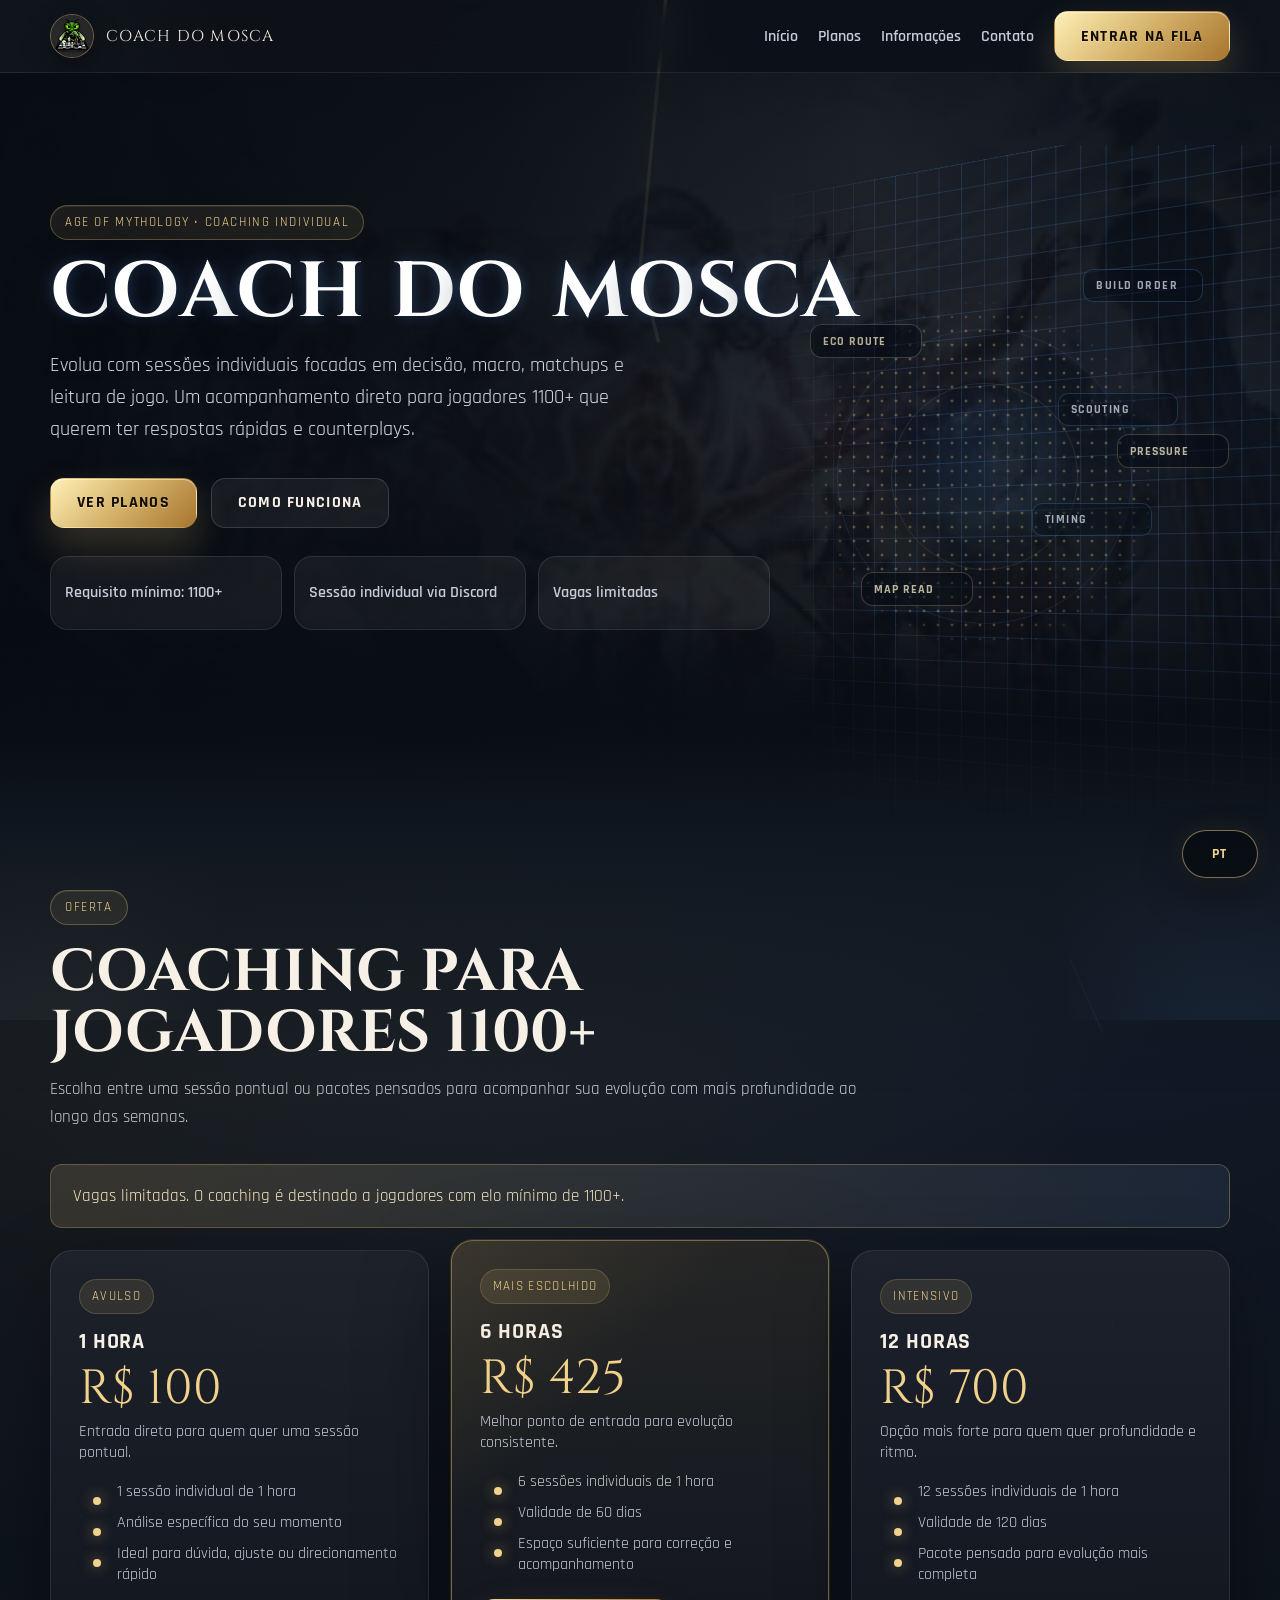
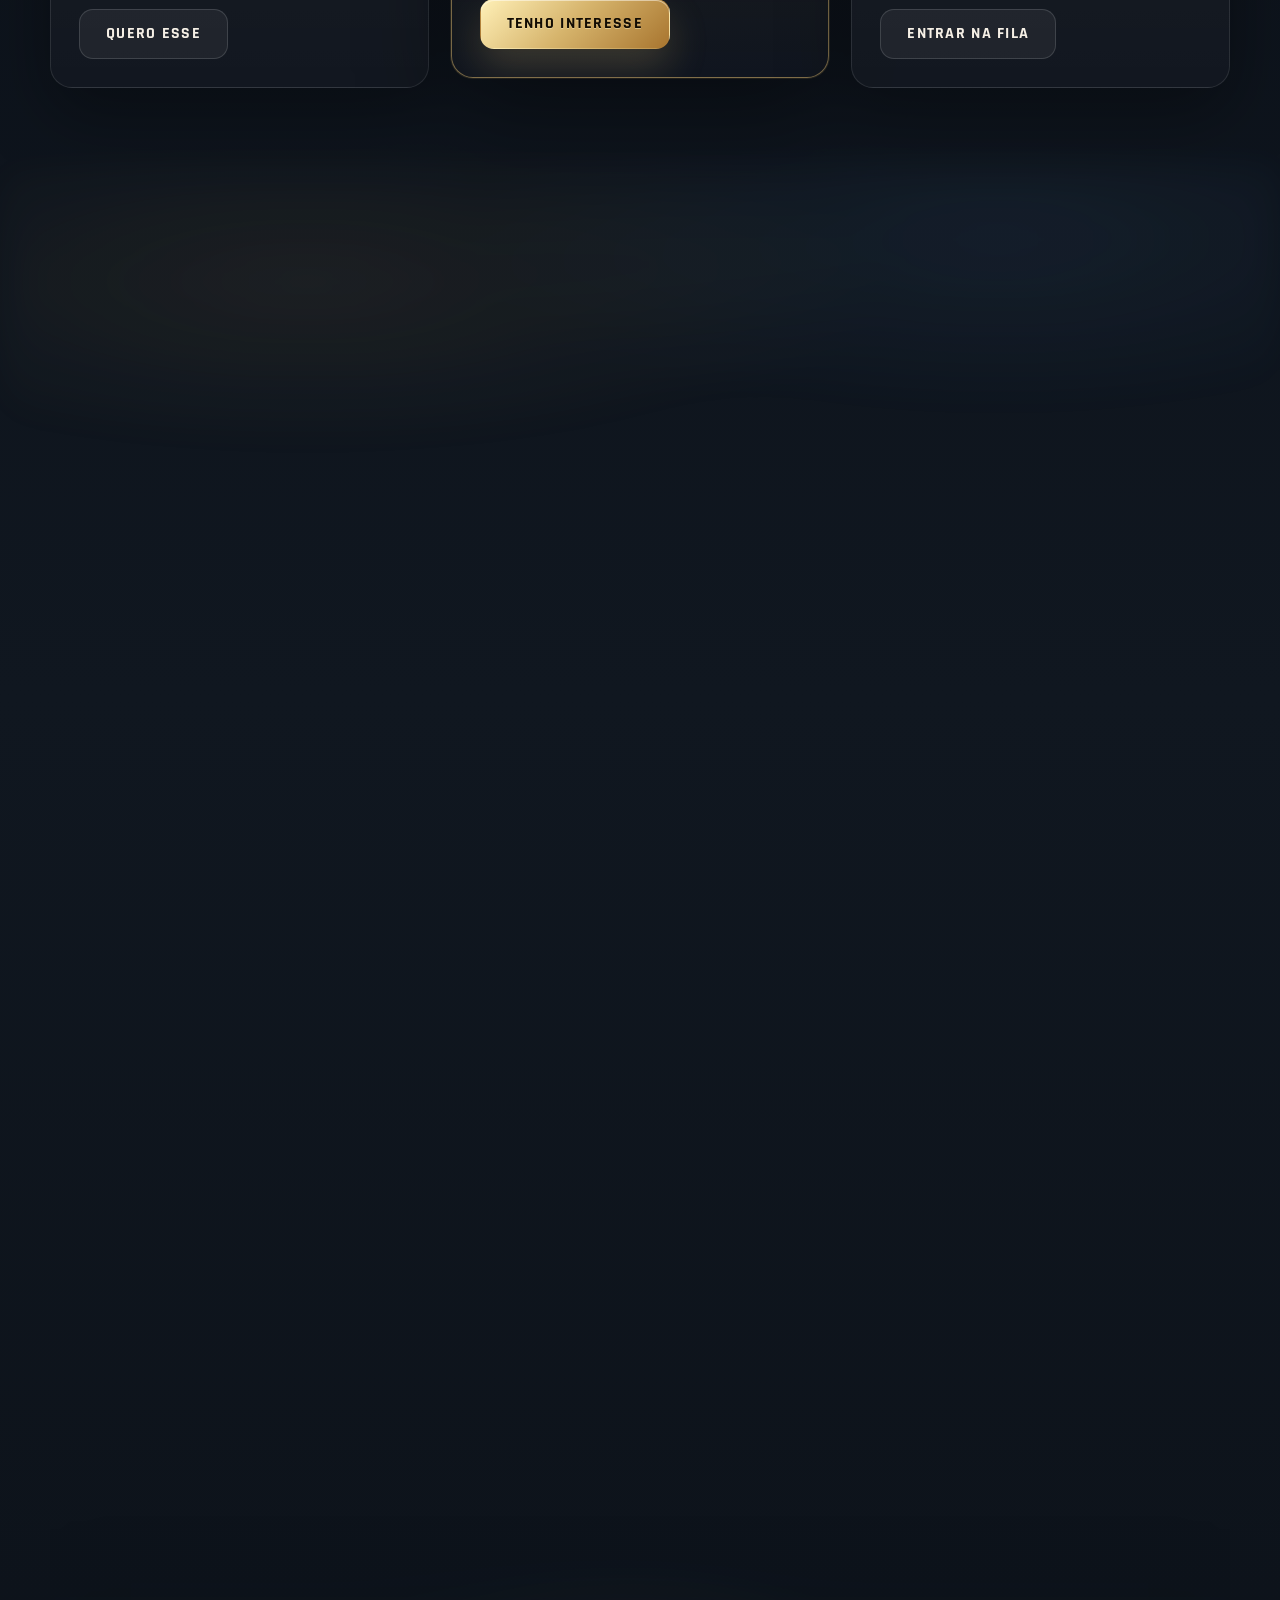
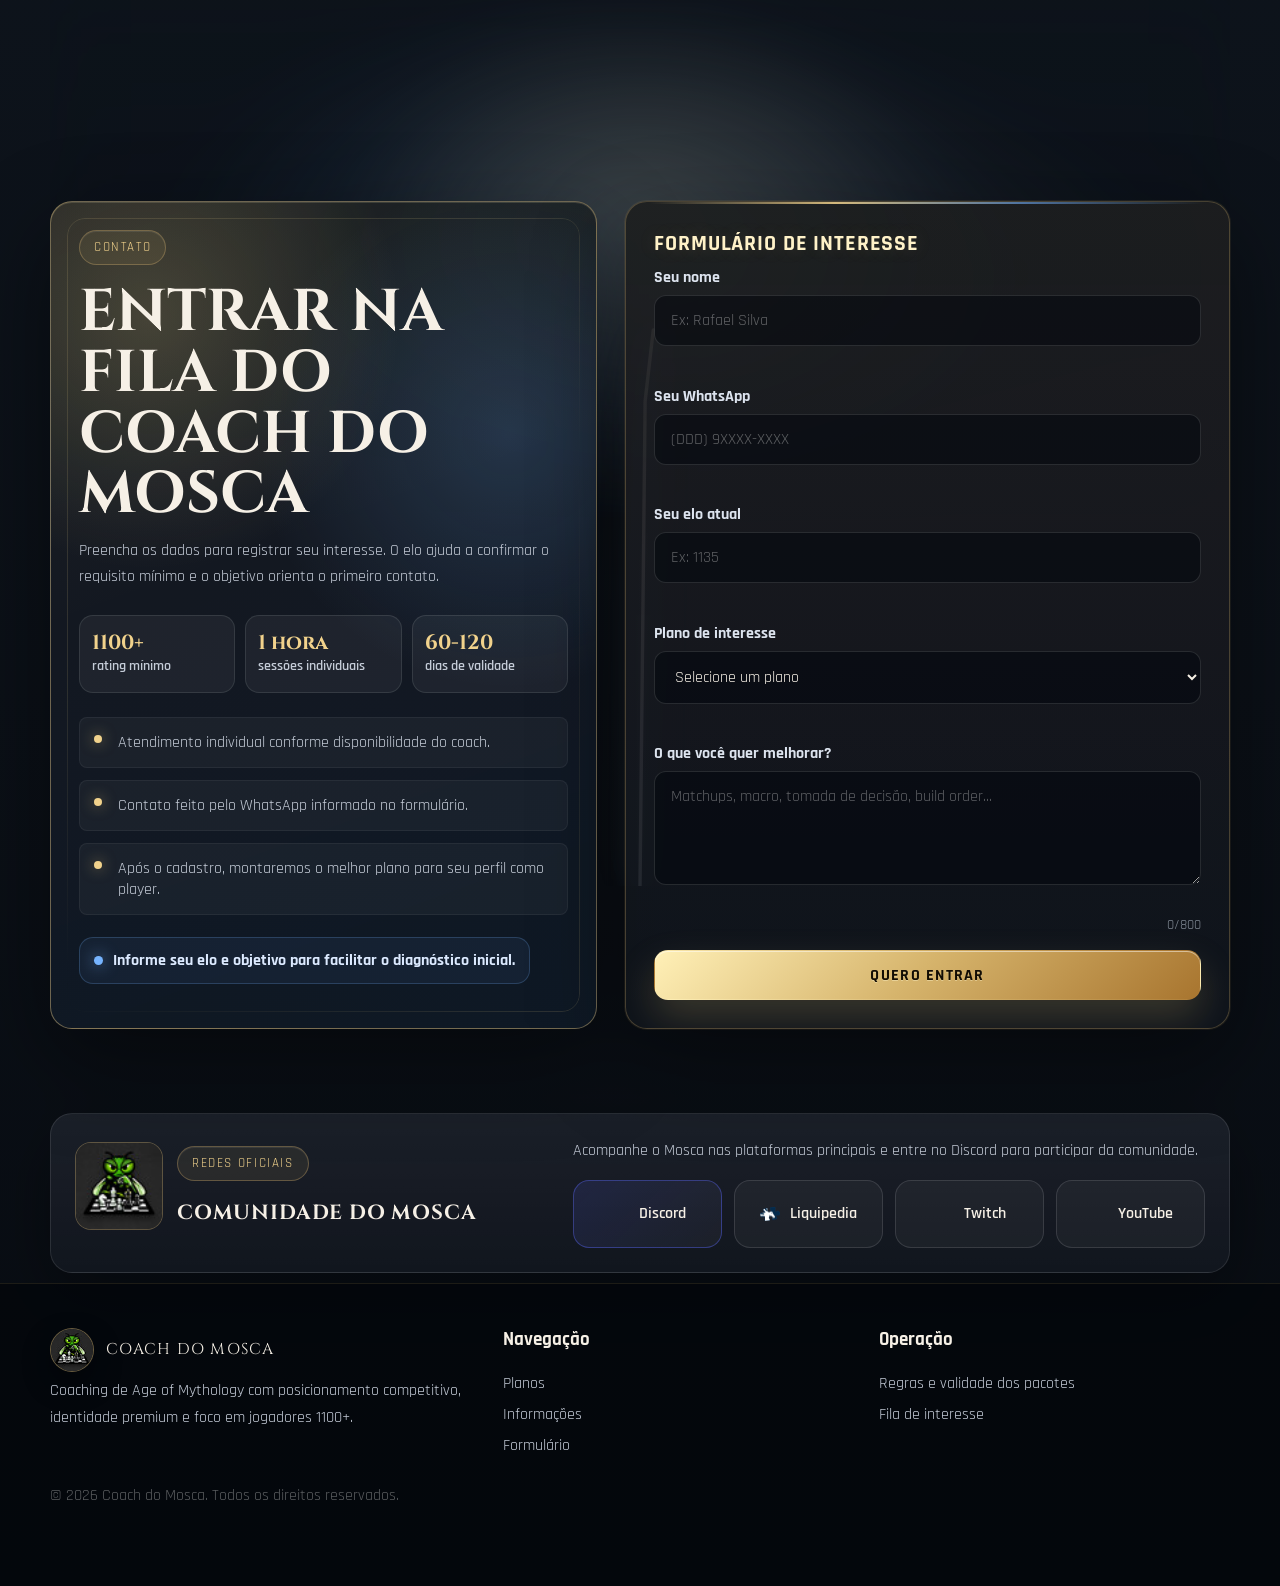
==== commit 4279f769: "Update site copy and language menu" ====
--- a/index.html
+++ b/index.html
@@ -2407,11 +2407,11 @@
 
     <div class="language-widget" id="languageWidget">
         <div class="language-menu" id="languageMenu" aria-hidden="true">
-            <button class="language-option" type="button" data-lang-option="pt">
+            <button class="language-option" type="button" data-lang-option="pt" tabindex="-1">
                 <span>Português</span>
                 <span>PT</span>
             </button>
-            <button class="language-option" type="button" data-lang-option="en">
+            <button class="language-option" type="button" data-lang-option="en" tabindex="-1">
                 <span>English</span>
                 <span>EN</span>
             </button>
@@ -2843,7 +2843,7 @@
                 "contact.stat3": "dias de validade",
                 "contact.item1": "Atendimento individual conforme disponibilidade do coach.",
                 "contact.item2": "Contato feito pelo WhatsApp informado no formulário.",
-                "contact.item3": "O formulário envia os dados apenas para a API configurada, sem armazenar leads no navegador.",
+                "contact.item3": "Após o cadastro, montaremos o melhor plano para seu perfil como player.",
                 "contact.note": "Informe seu elo e objetivo para facilitar o diagnóstico inicial.",
                 "form.title": "Formulário de interesse",
                 "form.name": "Seu nome",
@@ -2954,7 +2954,7 @@
                 "contact.stat3": "days of validity",
                 "contact.item1": "Private coaching based on the coach's availability.",
                 "contact.item2": "Contact will be made through the WhatsApp number provided in the form.",
-                "contact.item3": "The form sends data only to the configured API and does not store leads in the browser.",
+                "contact.item3": "After registration, we will build the best plan for your player profile.",
                 "contact.note": "Share your rating and goal to make the initial diagnosis easier.",
                 "form.title": "Interest form",
                 "form.name": "Your name",
@@ -3044,6 +3044,9 @@
             languageWidget.classList.toggle("is-open", open);
             languageToggle.setAttribute("aria-expanded", String(open));
             languageMenu.setAttribute("aria-hidden", String(!open));
+            languageMenu.querySelectorAll("button").forEach((button) => {
+                button.tabIndex = open ? 0 : -1;
+            });
         }
 
         leadForm.addEventListener("submit", async function (event) {
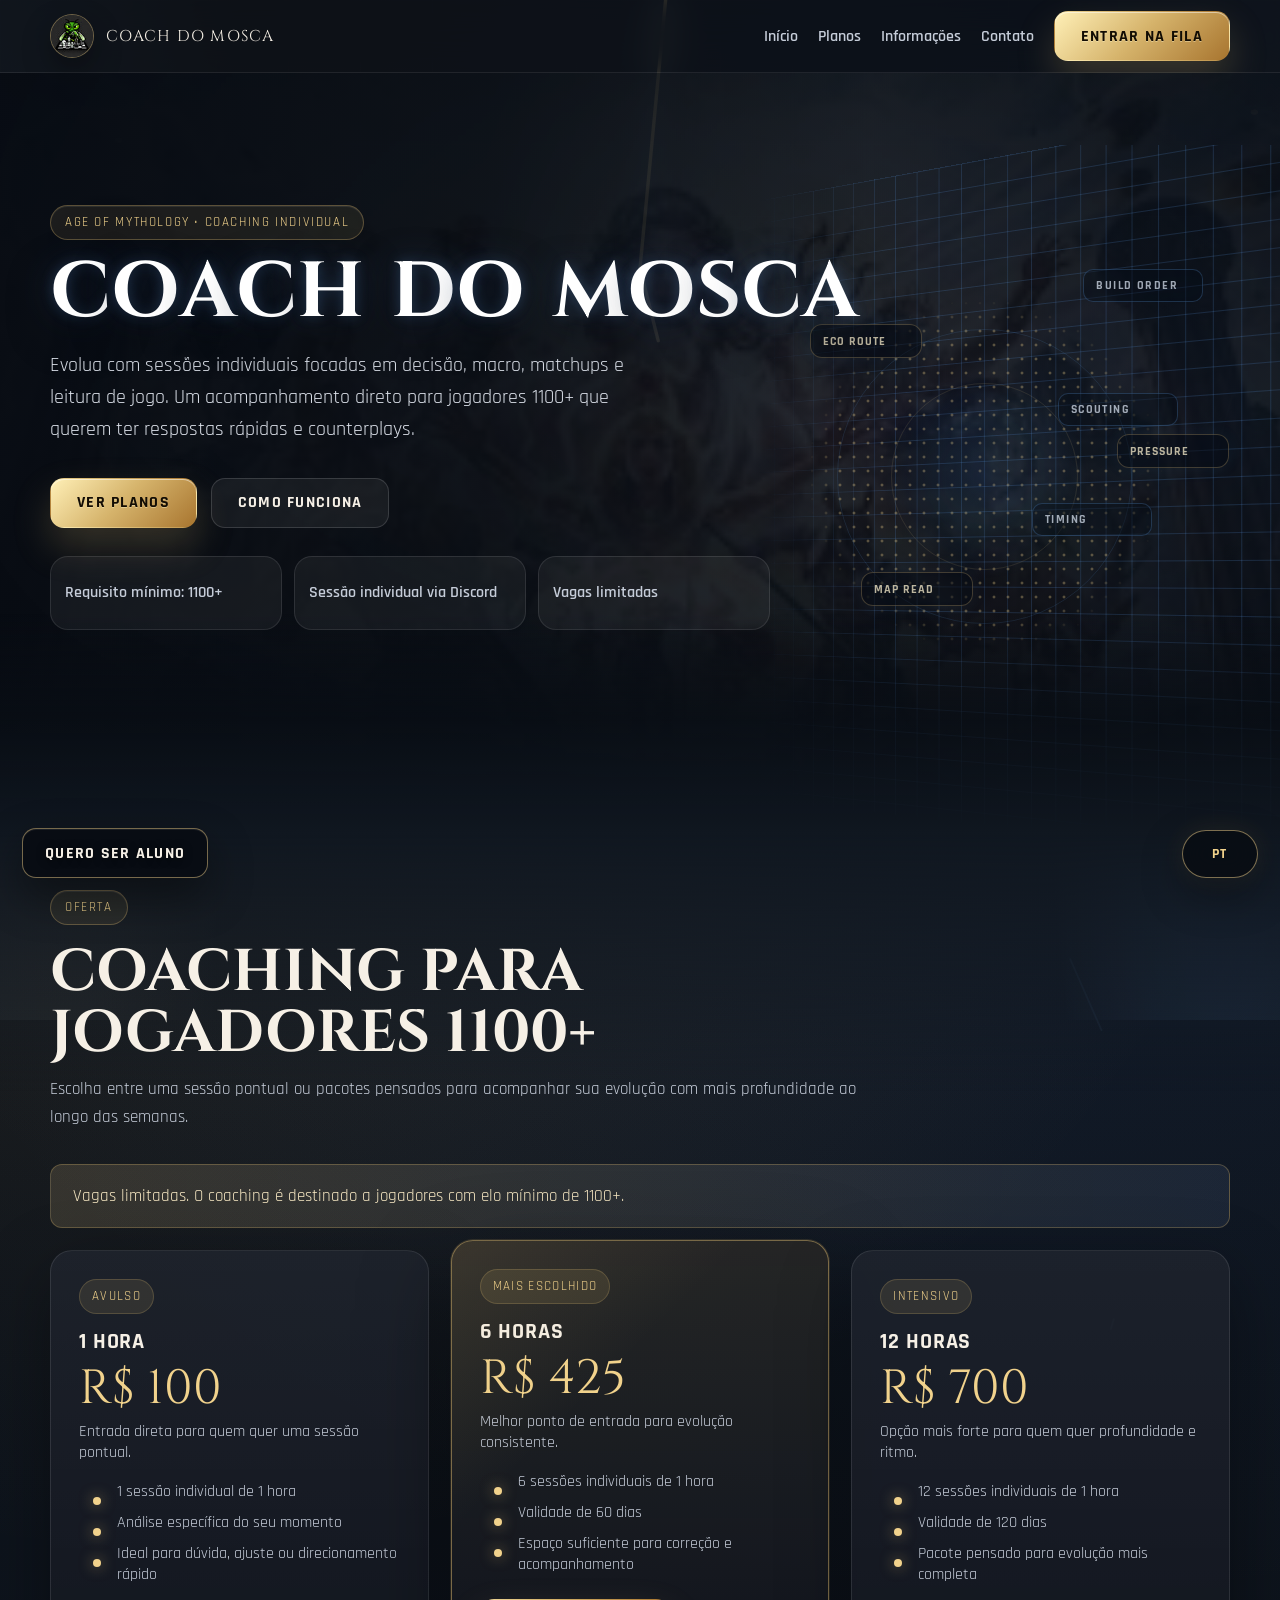
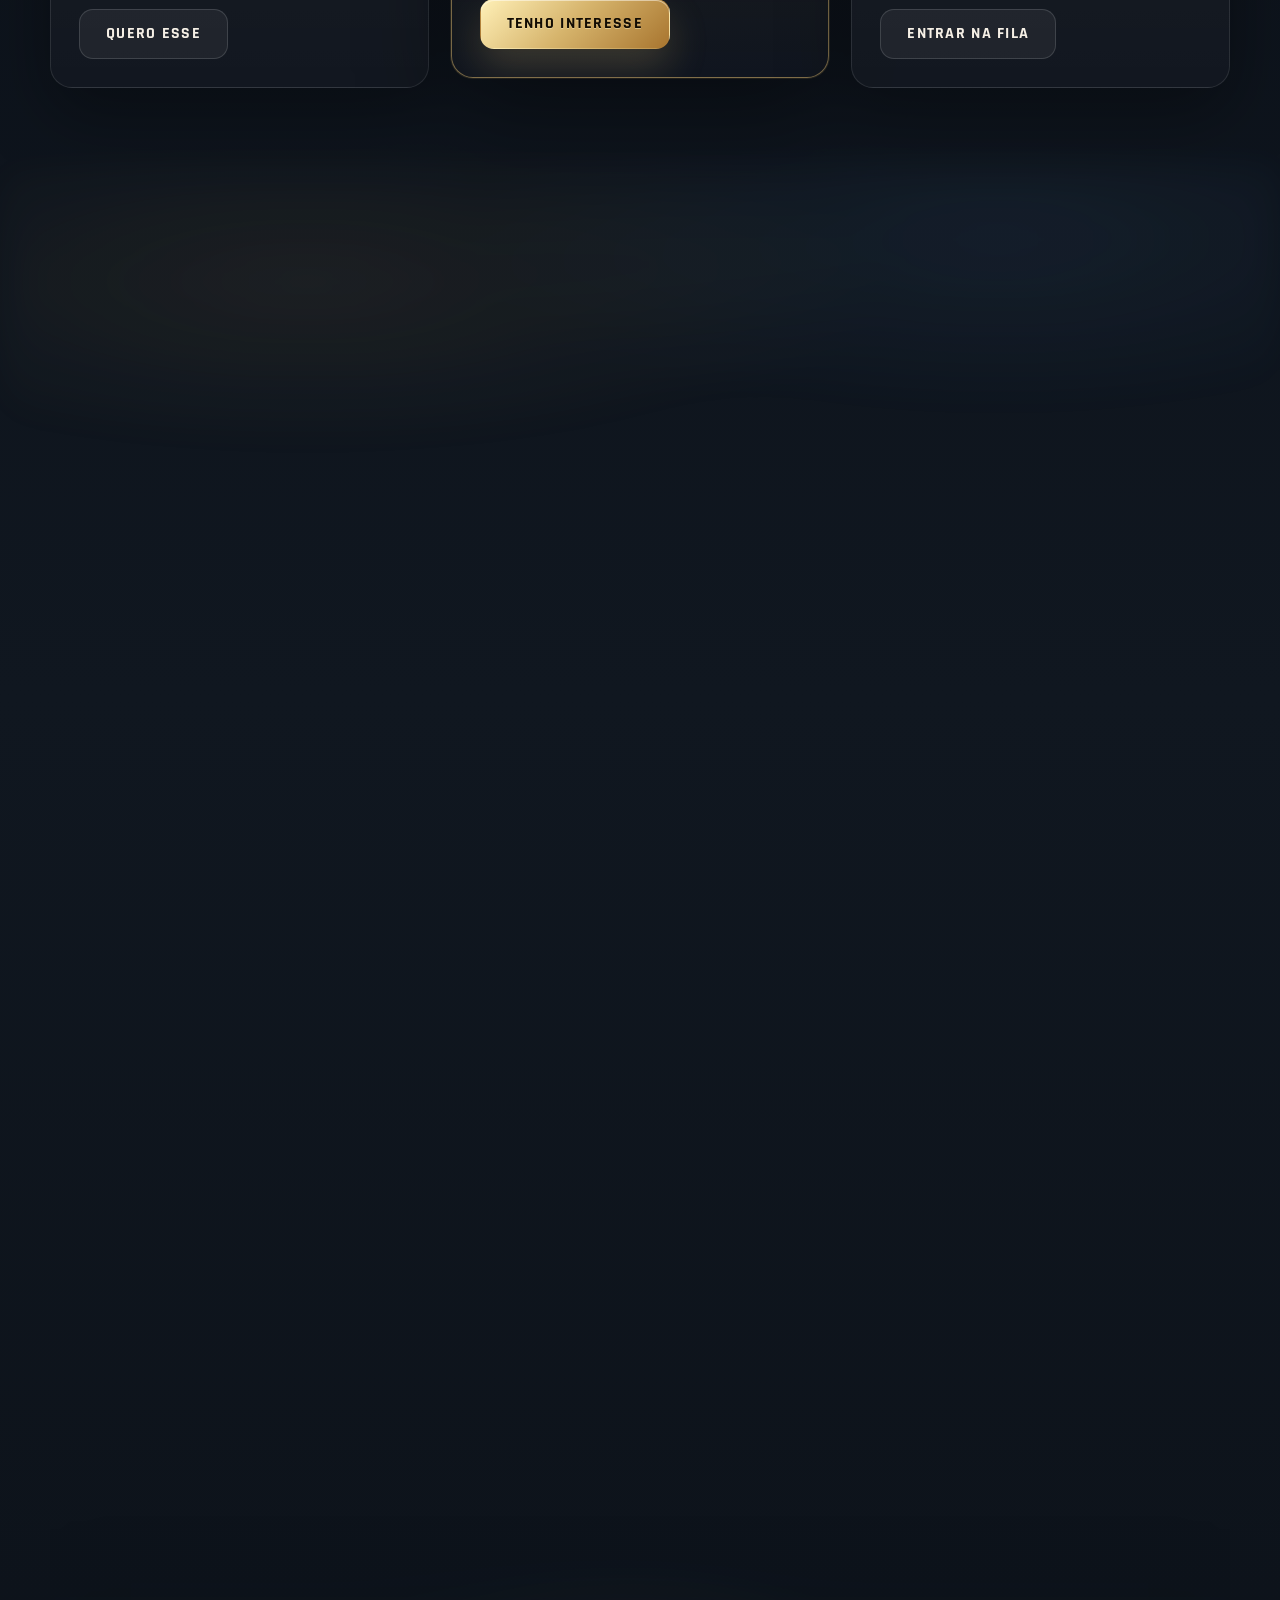
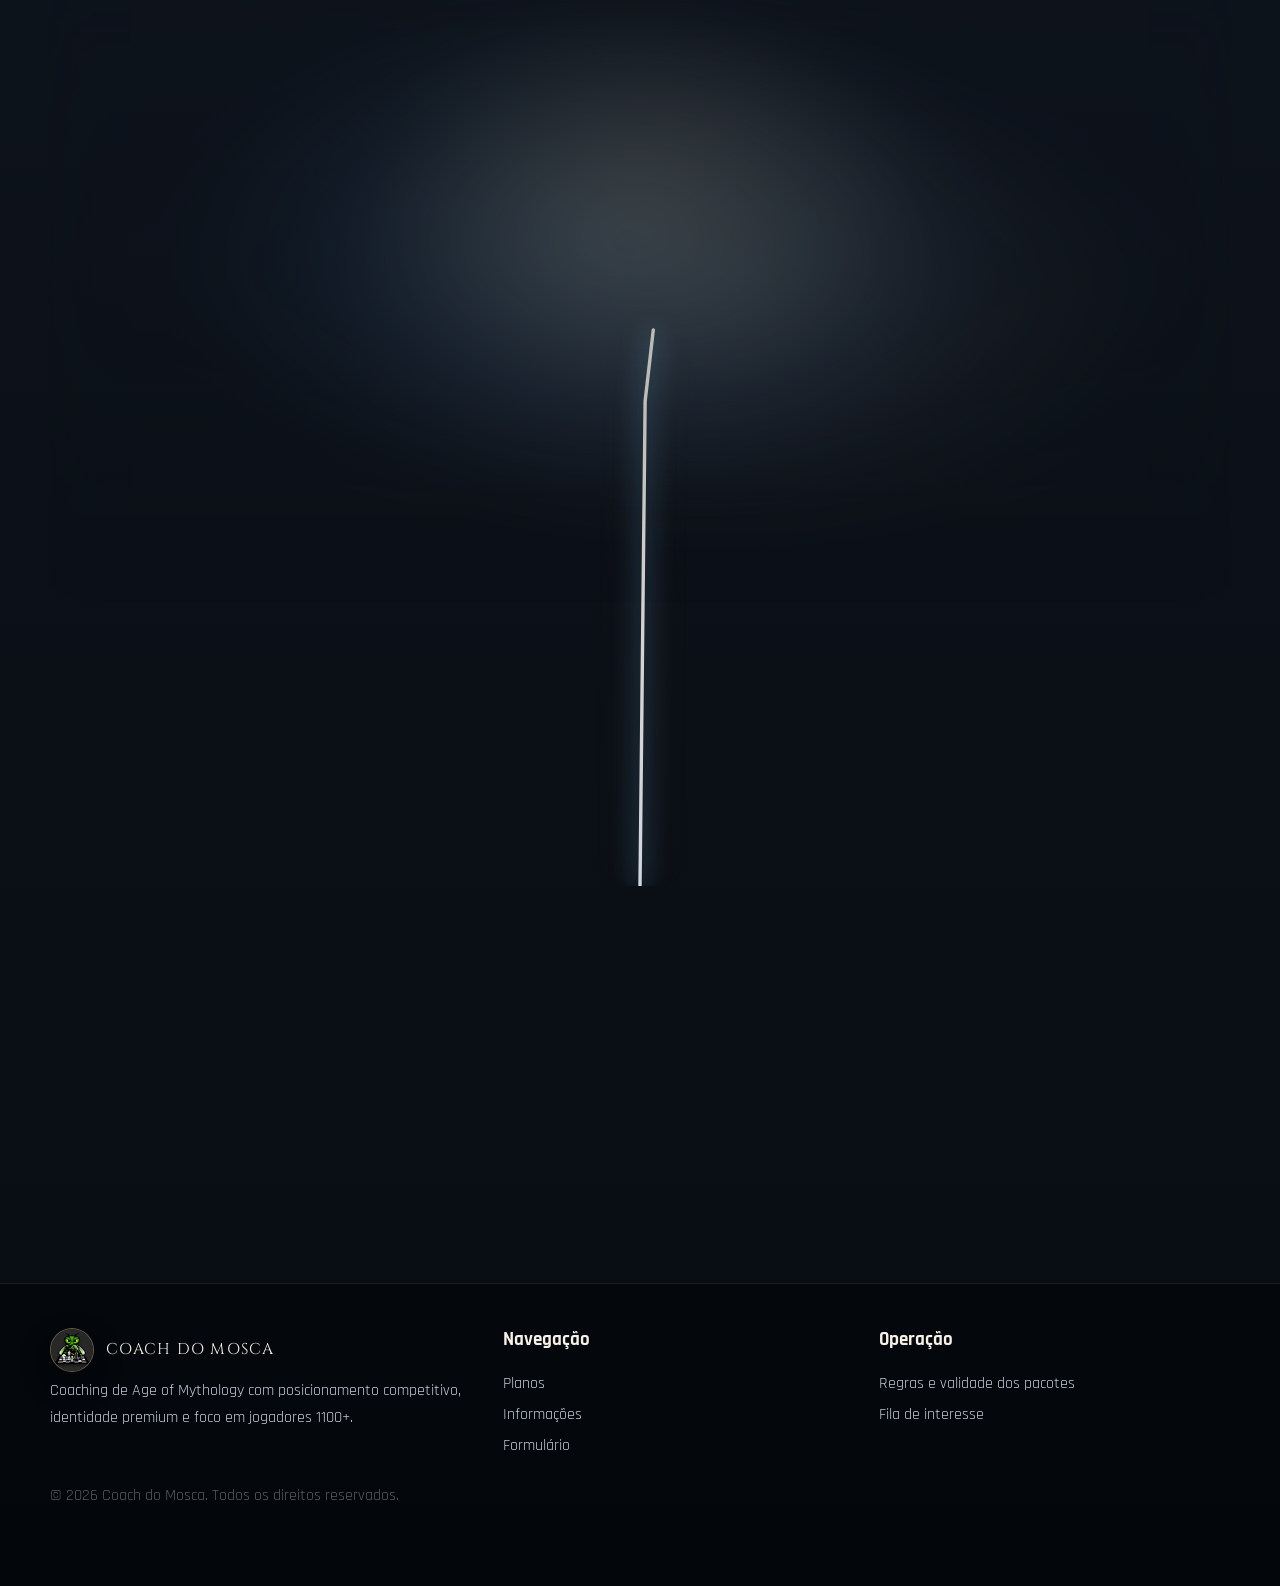
==== commit 752588fb: "Update final" ====
--- a/index.html
+++ b/index.html
@@ -8,6 +8,8 @@
         name="description"
         content="Coach do Mosca: coaching premium de Age of Mythology para jogadores 1100+ com aulas individuais, vagas limitadas e acompanhamento via Discord."
     >
+    <link rel="icon" type="image/jpeg" href="IMAGENS/LOGO%20MOSCA.jpg">
+    <link rel="apple-touch-icon" href="IMAGENS/LOGO%20MOSCA.jpg">
     <link rel="preconnect" href="https://fonts.googleapis.com">
     <link rel="preconnect" href="https://fonts.gstatic.com" crossorigin>
     <link href="https://fonts.googleapis.com/css2?family=Cinzel:wght@500;700;800&family=Rajdhani:wght@400;500;600;700&display=swap" rel="stylesheet">
@@ -260,6 +262,46 @@
             border-color: rgba(79, 119, 185, 0.35);
         }
 
+
+        .floating-cta {
+            position: fixed;
+            left: max(22px, env(safe-area-inset-left));
+            bottom: max(22px, env(safe-area-inset-bottom));
+            z-index: 58;
+            min-height: 50px;
+            padding: 0 22px;
+            border-radius: var(--radius-pill);
+            border: 1px solid rgba(241, 210, 140, 0.48);
+            color: #fff4d6;
+            background: rgba(8, 12, 18, 0.9);
+            box-shadow: 0 18px 44px rgba(0, 0, 0, 0.42), inset 0 1px 0 rgba(255, 255, 255, 0.08);
+            backdrop-filter: blur(14px);
+            text-shadow: 0 1px 8px rgba(0, 0, 0, 0.72);
+            opacity: 1;
+            transform: translateZ(0);
+            visibility: visible;
+            transition: opacity 0.28s ease, transform 0.28s ease, visibility 0s linear 0s, box-shadow 0.24s ease, border-color 0.24s ease, background 0.24s ease, color 0.24s ease;
+        }
+
+        .floating-cta:hover {
+            transform: translateY(-3px);
+            color: #fff8e6;
+            border-color: rgba(255, 233, 171, 0.82);
+            background: rgba(19, 24, 32, 0.94);
+            box-shadow: 0 22px 54px rgba(0, 0, 0, 0.48), 0 0 28px rgba(214, 180, 108, 0.18), inset 0 1px 0 rgba(255, 255, 255, 0.1);
+        }
+
+        .floating-cta.is-clicked {
+            animation: floatingCtaClick 520ms cubic-bezier(0.2, 0.8, 0.2, 1);
+        }
+
+        .floating-cta.is-hidden {
+            opacity: 0;
+            transform: translateY(12px) scale(0.96);
+            visibility: hidden;
+            pointer-events: none;
+            transition-delay: 0s, 0s, 0.28s, 0s, 0s, 0s, 0s;
+        }
         .btn-danger {
             color: #f9efea;
             background: rgba(181, 69, 60, 0.16);
@@ -2159,6 +2201,25 @@
             }
         }
 
+        @keyframes floatingCtaClick {
+            0% {
+                transform: translateZ(0) scale(1);
+                box-shadow: 0 18px 44px rgba(0, 0, 0, 0.42), inset 0 1px 0 rgba(255, 255, 255, 0.08);
+            }
+            36% {
+                transform: translateZ(0) scale(0.96);
+                box-shadow: 0 10px 28px rgba(0, 0, 0, 0.38), 0 0 34px rgba(241, 210, 140, 0.28), inset 0 0 22px rgba(241, 210, 140, 0.1);
+            }
+            72% {
+                transform: translateZ(0) scale(1.035);
+                box-shadow: 0 20px 54px rgba(0, 0, 0, 0.46), 0 0 38px rgba(241, 210, 140, 0.22), inset 0 1px 0 rgba(255, 255, 255, 0.12);
+            }
+            100% {
+                transform: translateZ(0) scale(1);
+                box-shadow: 0 18px 44px rgba(0, 0, 0, 0.42), inset 0 1px 0 rgba(255, 255, 255, 0.08);
+            }
+        }
+
         @keyframes buttonFlash {
             0% {
                 left: -80%;
@@ -2338,6 +2399,19 @@
                 transform: none;
             }
 
+        }
+
+        @media (max-width: 760px) {
+            .floating-cta {
+                left: max(14px, env(safe-area-inset-left));
+                right: calc(92px + env(safe-area-inset-right));
+                bottom: max(14px, env(safe-area-inset-bottom));
+                min-height: 46px;
+                padding: 0 14px;
+                font-size: 0.86rem;
+                letter-spacing: 0.035em;
+                white-space: nowrap;
+            }
         }
     </style>
 </head>
@@ -2420,6 +2494,8 @@
             PT
         </button>
     </div>
+
+    <a class="btn floating-cta" href="#lead-form" data-i18n="floating.cta">Quero ser aluno</a>
 
     <main>
         <section class="hero" id="inicio">
@@ -2867,6 +2943,7 @@
                 "form.planError": "Escolha um dos planos disponíveis.",
                 "form.goalLengthError": "Descreva seu objetivo com até 800 caracteres.",
                 "form.submit": "Quero entrar",
+                "floating.cta": "Quero ser aluno",
                 "community.eyebrow": "Redes oficiais",
                 "community.title": "Comunidade do Mosca",
                 "community.copy": "Acompanhe o Mosca nas plataformas principais e entre no Discord para participar da comunidade.",
@@ -2978,6 +3055,7 @@
                 "form.planError": "Choose one of the available plans.",
                 "form.goalLengthError": "Describe your goal in up to 800 characters.",
                 "form.submit": "Join now",
+                "floating.cta": "Become a student",
                 "community.eyebrow": "Official links",
                 "community.title": "Mosca Community",
                 "community.copy": "Follow Mosca on the main platforms and join Discord to take part in the community.",
@@ -3542,6 +3620,29 @@
         applyLanguage(currentLang);
         initHeroTitleParticles();
         initPremiumEffects();
+        const floatingCta = document.querySelector(".floating-cta");
+        const leadFormPanel = document.getElementById("lead-form");
+        const reduceMotion = window.matchMedia("(prefers-reduced-motion: reduce)").matches;
+        if (floatingCta) {
+            if (!reduceMotion) {
+                floatingCta.addEventListener("click", () => {
+                    floatingCta.classList.remove("is-clicked");
+                    void floatingCta.offsetWidth;
+                    floatingCta.classList.add("is-clicked");
+                    window.setTimeout(() => floatingCta.classList.remove("is-clicked"), 560);
+                });
+            }
+
+            if (leadFormPanel && "IntersectionObserver" in window) {
+                const leadFormObserver = new IntersectionObserver((entries) => {
+                    const isFormVisible = entries.some((entry) => entry.isIntersecting);
+                    floatingCta.classList.toggle("is-hidden", isFormVisible);
+                    floatingCta.setAttribute("aria-hidden", String(isFormVisible));
+                    floatingCta.tabIndex = isFormVisible ? -1 : 0;
+                }, { threshold: 0.22, rootMargin: "-12% 0px -18% 0px" });
+                leadFormObserver.observe(leadFormPanel);
+            }
+        }
         initScrollStorm();
         initEdgeEnergy();
     </script>
